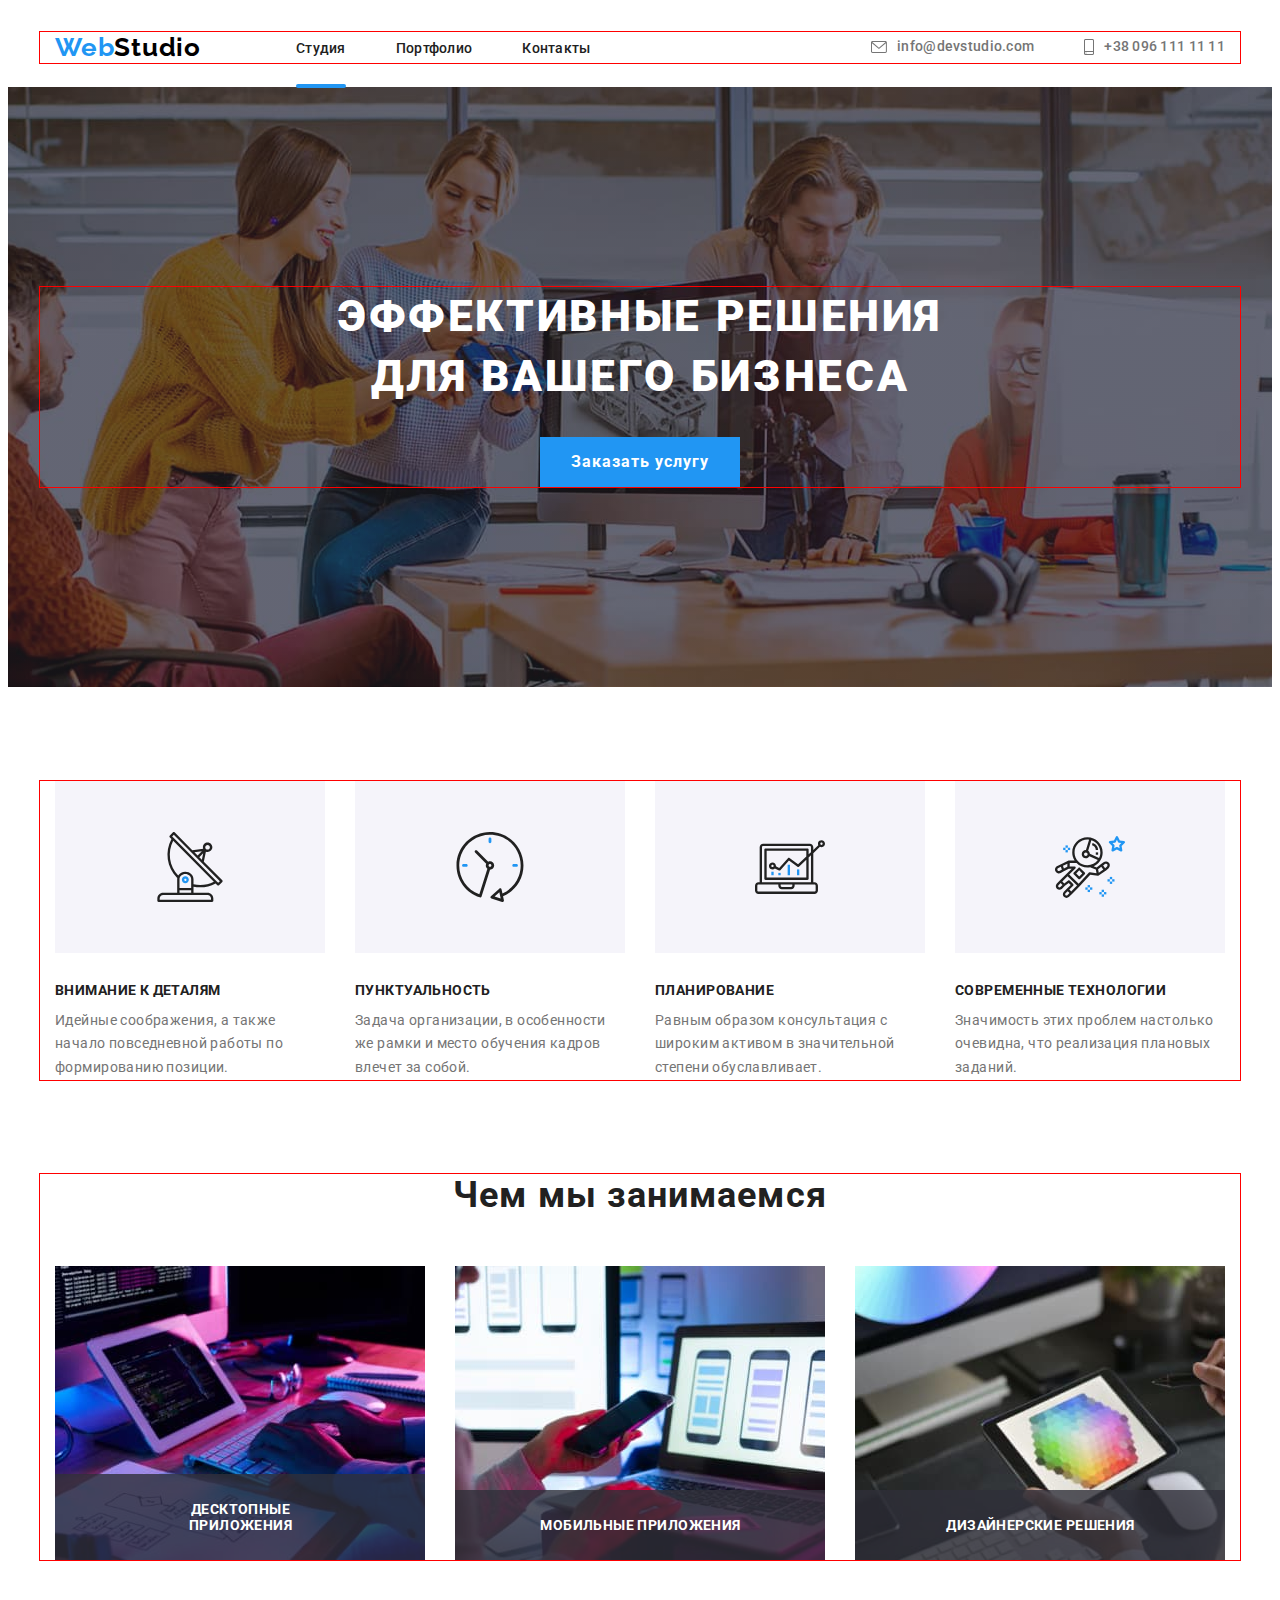
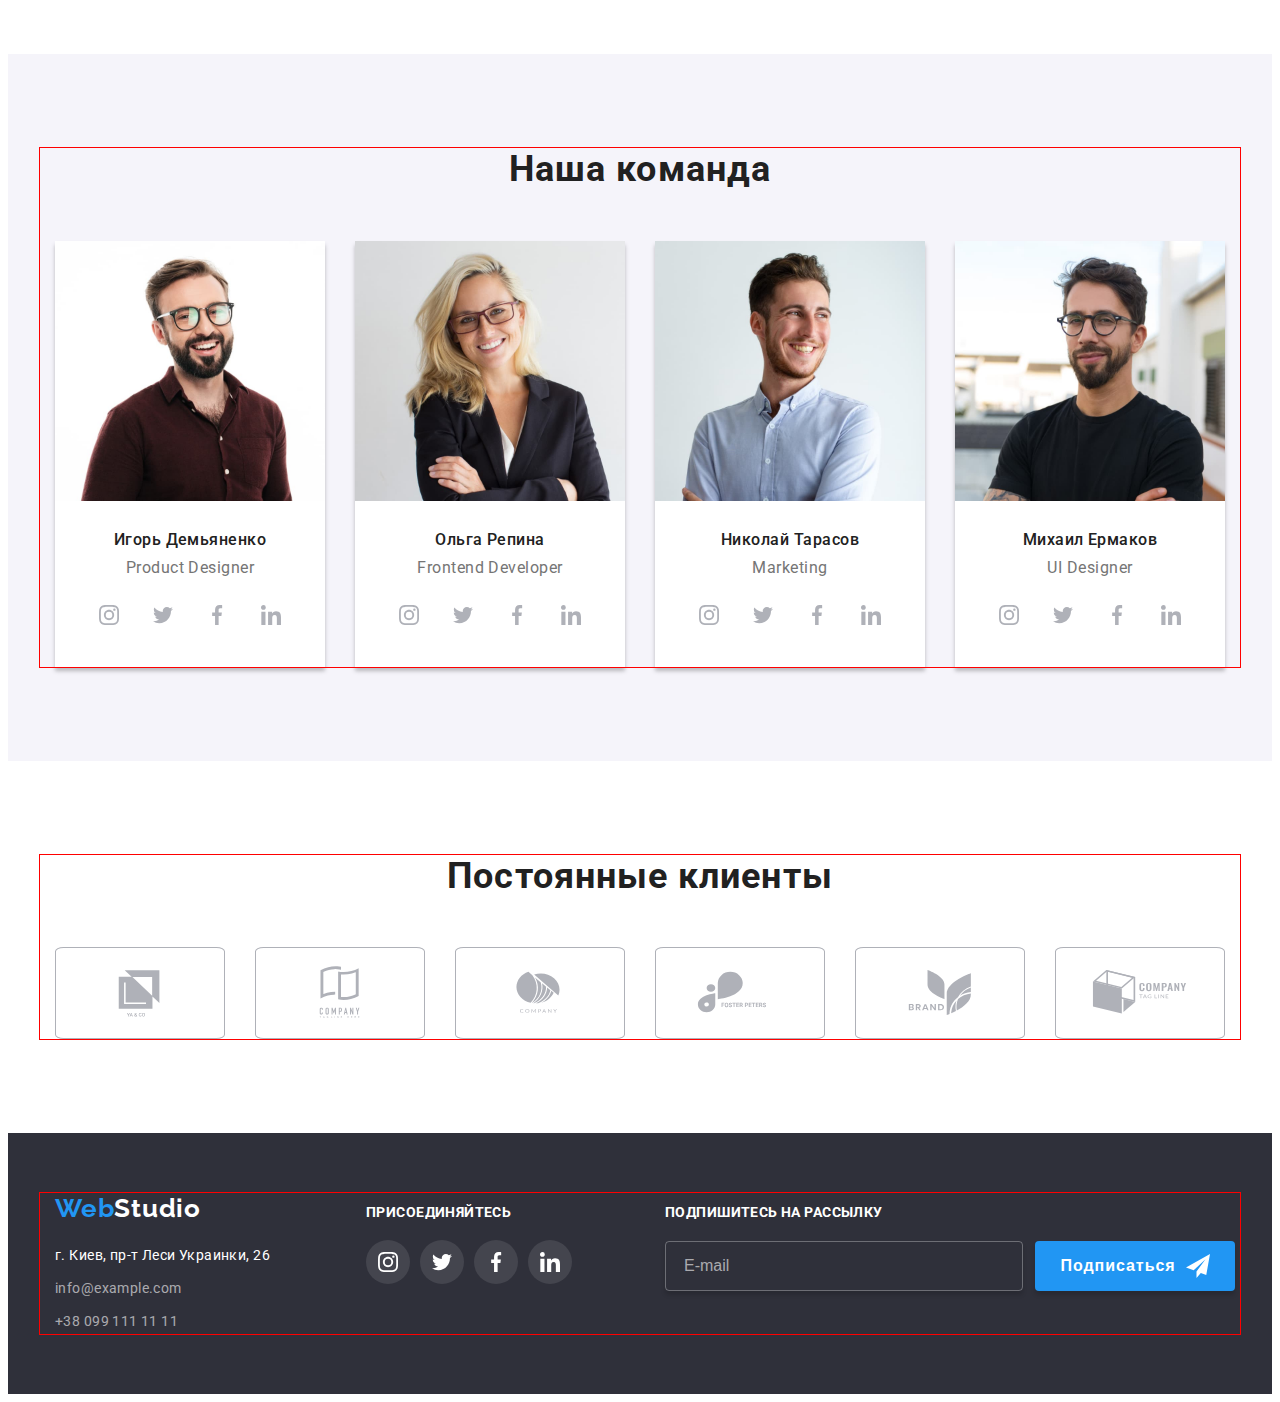
==== index.html @ 701c01da "Копіювання" ====
<!DOCTYPE html>
<html lang="ru">

<head>
    <meta http-equiv="X-UA-Compatible" content="IE=edge">
    <meta name="viewport" content="width=device-width, initial-scale=1.0">
    <meta charset="UTF-8">
    <title>Document</title>
    <link rel="preconnect" href="https://fonts.googleapis.com">
    <link rel="preconnect" href="https://fonts.gstatic.com" crossorigin>
    <link href="https://fonts.googleapis.com/css2?family=Raleway:wght@700&family=Roboto:wght@400;500;700;900&display=swap"
        rel="stylesheet">
    <link rel="stylesheet" href="https://cdnjs.cloudflare.com/ajax/libs/modern-normalize/1.1.0/modern-normalize.min.css"
        integrity="sha512-wpPYUAdjBVSE4KJnH1VR1HeZfpl1ub8YT/NKx4PuQ5NmX2tKuGu6U/JRp5y+Y8XG2tV+wKQpNHVUX03MfMFn9Q=="
        crossorigin="anonymous" referrerpolicy="no-referrer" />
  <!-- <link rel="stylesheet" href="./css/styles.css"> -->
  <link rel="stylesheet" href="./css/main.min.css">
  
</head>

<body>
    <header class="header">
        <div class="container">
        <nav class="nav">
         <a href="" class="logo link">Web<span class="logo__header">Studio</span></a>
            <ul class="menu">
                <li class="menu__item list"><a href="./index.html" class="menu__link link menu__after">Студия</a></li>
                <li class="menu__item list"><a href="./portfolio.html" class="menu__link link">Портфолио</a></li>
                <li class="menu__item list"><a href="" class="menu__link link">Контакты</a></li>
            </ul>
        </nav>

         <ul class="contact">
            <li class="contact__item list">
                <a href="mailto:info@devstudio.com" class="contact__link link mail-logo"><svg class="contact__icon" width="16" height="12"><use href="./images/symbol-defs1.svg#icon-meil"></use> 
                </svg>info@devstudio.com</a>
            </li>

            <li class="contact__item list">
                <a href="tel:+38 096 111 11 11" class="contact__link link tel-logo"><svg class="contact__icon" width="10" height="16"><use href="./images/symbol-defs1.svg#icon-smartphone"></use>
                </svg> +38 096 111 11 11</a>
            </li>
         </ul>
        </div>
    </header>

    <main>
        <section class="hero">
         <div class="container">
            <h1 class="hero__title">Эффективные решения для вашего бизнеса</h1>
            <button type="button" class="hero__btn" data-modal-open>Заказать услугу</button>
         </div>


        </section>


        <section class="content">
            <div class="container">
             <h2 class="visually-hidden">Наши преимущества</h2>
             <ul class="content-list">
                <li class="content-list__item list">
                    <h3 class="content-list__aftertitle antena">Внимание к деталям</h3>
                    <p class="content-list__text">Идейные соображения,
                        а также начало повседневной работы по формированию позиции.</p>
                </li>

                <li class="content-list__item list">
                    <h3 class="content-list__aftertitle clock">Пунктуальность</h3>
                    <p class="content-list__text">Задача организации,
                        в особенности же рамки и место обучения кадров влечет за собой.</p>
                </li>

                <li class="content-list__item list">
                    <h3 class="content-list__aftertitle diagram">Планирование</h3>
                    <p class="content-list__text">Равным образом консультация с широким
                        активом в значительной степени обуславливает.</p>
                </li>

                <li class="content-list__item list">
                    <h3 class="content-list__aftertitle astronavt">Современные технологии</h3>
                    <p class="content-list__text">Значимость этих проблем
                        настолько очевидна, что реализация плановых заданий.</p>
                </li>

             </ul>
        </div>
        </section>

        <section class="cards">
            <div class="container">
            <h2 class="cards__title">Чем мы занимаемся</h2>
            <ul class="cards-list">
                <li class="cards-list__item list"><img src="./images/goit-maket1.jpg" alt="Здесь должна быть картинка, но вы ее
                не увидите" width="370" class="cards-list__img"/>
             <div class="cards-animation"><p class="cards-animation__text">Десктопные приложения</p>
             </div>

             </li>
                <li class="cards-list__item list"><img src="./images/goit-maket2.jpg" alt="Здесь должна быть картинка, но вы ее
                не увидите" width="370" class="cards-list__img" />
             <div class="cards-animation">
                <p class="cards-animation__text">Мобильные приложения</p>
             </div>

              </li>
                <li class="cards-list__item list"><img src="./images/goit-maket3.jpg" alt="Здесь должна быть картинка, но вы ее
                не увидите" width="370" class="cards-list__img" />
                <div class="cards-animation">
                    <p class="cards-animation__text">Дизайнерские решения</p>
                </div>
             </li>
            </ul>
            </div>

        </section>

        <section class="person">
            <div class="container">
             <h2 class="person__title">Наша команда</h2>
             <ul class="person-list">

                <li class="person-list__item list">
                    <img src="./images/comanda-designer.jpg" alt="Фотография продакт дизайнера"
                     width="270" class="person-list__img" />
                     <div class="person-list__about">
                    <h3 class="person-list__aftertitle">Игорь Демьяненко</h3>
                    <p lang="en" class="person-list__text">Product Designer</p>
                    <ul class="masters-media list">
                        <li class="masters-media__item"><a href="" class="masters-media__link">
                            <svg class="masters-media__icons" width="20" height="20"> 
                                <use href="./images/icons.svg#icon-instagram-2"></use>
                            </svg>
                        </a></li>
                        <li class="masters-media__item"><a href="" class="masters-media__link">
                            <svg class="masters-media__icons" width="20" height="20">
                                <use href="./images/icons.svg#icon-twitter-1-1"></use>
                            </svg>
                        </a></li>
                        <li class="masters-media__item"><a href="" class="masters-media__link">
                            <svg class="masters-media__icons" width="20" height="20">
                                <use href="./images/icons.svg#icon-facebook-1"></use>
                            </svg>
                        </a></li>
                        <li class="masters-media__item"><a href="" class="masters-media__link">
                            <svg class="masters-media__icons" width="20" height="20">
                                <use href="./images/icons.svg#icon-linkedin-1"></use>
                            </svg>
                        </a></li>

                    </ul>
                    </div>
                </li>

                <li class="person-list__item list">
                    <img src="./images/comanda-developer.jpg" alt="Фотография фронтенд разработчика"
                     width="270"class="person-list__img" />
                    <div class="person-list__about">
                    <h3 class="person-list__aftertitle">Ольга Репина</h3>
                    <p lang="en" class="person-list__text">Frontend Developer</p><ul class="masters-soc-list list">
                    <ul class="masters-media list">
                        <li class="masters-media__item"><a href="" class="masters-media__link"><svg class="masters-media__icons" width="20" height="20">
                            <use href="./images/icons.svg#icon-instagram-2"></use>
                        </svg>
                        </a></li>
                        <li class="masters-media__item"><a href="" class="masters-media__link"><svg class="masters-media__icons" width="20" height="20">
                            <use href="./images/icons.svg#icon-twitter-1-1"></use>
                        </svg>
                        </a></li>
                        <li class="masters-media__item"><a href="" class="masters-media__link"><svg class="masters-media__icons" width="20" height="20">
                            <use href="./images/icons.svg#icon-facebook-1"></use>
                        </svg>
                        </a></li>
                        <li class="masters-media__item"><a href="" class="masters-media__link"><svg class="masters-media__icons" width="20" height="20">
                            <use href="./images/icons.svg#icon-linkedin-1"></use>
                        </svg>
                        </a></li>
                    
                    </ul>
                    </div>
                </li>

                <li class="person-list__item list">
                    <img src="./images/comanda-marketing.jpg" alt="Фотография маркетолога"
                     width="270" class="person-list__img" />
                    <div class="person-list__about">
                    <h3 class="person-list__aftertitle">Николай Тарасов</h3>
                    <p lang="en" class="person-list__text">Marketing</p>
                    <ul class="masters-media list">
                        <li class="masters-media__item"><a href="" class="masters-media__link"><svg class="masters-media__icons" width="20" height="20">
                            <use href="./images/icons.svg#icon-instagram-2"></use>
                        </svg>
                        </a></li>
                        <li class="masters-media__item"><a href="" class="masters-media__link"><svg class="masters-media__icons" width="20" height="20">
                            <use href="./images/icons.svg#icon-twitter-1-1"></use>
                        </svg>
                        </a></li>
                        <li class="masters-media__item"><a href="" class="masters-media__link"><svg class="masters-media__icons" width="20" height="20">
                            <use href="./images/icons.svg#icon-facebook-1"></use>
                        </svg>
                        </a></li>
                        <li class="masters-media__item"><a href="" class="masters-media__link"><svg class="masters-media__icons" width="20" height="20">
                            <use href="./images/icons.svg#icon-linkedin-1"></use>
                        </svg>
                        </a></li>
                    
                    </ul>
                    </div>
                </li>

                <li class="person-list__item list">
                    <img src="./images/comanda-ULdesigner.jpg" alt="Фотография веб-дизайнера" 
                    width="270" class="person-list__img" />
                    <div class="person-list__about">
                    <h3 class="person-list__aftertitle">Михаил Ермаков</h3>
                    <p lang="en" class="person-list__text">UI Designer</p>
                    <ul class="masters-media list">
                        <li class="masters-media__item"><a href="" class="masters-media__link"><svg class="masters-media__icons" width="20" height="20">
                            <use href="./images/icons.svg#icon-instagram-2"></use>
                        </svg>
                        </a></li>
                        <li class="masters-media__item"><a href="" class="masters-media__link"><svg class="masters-media__icons" width="20" height="20">
                            <use href="./images/icons.svg#icon-twitter-1-1"></use>
                        </svg>
                        </a></li>
                        <li class="masters-media__item"><a href="" class="masters-media__link"><svg class="masters-media__icons" width="20" height="20">
                            <use href="./images/icons.svg#icon-facebook-1"></use>
                        </svg>
                        </a></li>
                        <li class="masters-media__item"><a href="" class="masters-media__link"><svg class="masters-media__icons" width="20" height="20">
                            <use href="./images/icons.svg#icon-linkedin-1"></use>
                        </svg>
                        </a></li>
                    
                    </ul>
                    </div>
                </li>
             </ul>
          </div>   
        </section>

        <section class="client">
           <div class="container">
                <h2 class="client__title">Постоянные клиенты</h2>
                <ul class="client-list list">
                    <li class="client-list__item"><a href="" class="client-list__link"> <svg class="client-list__logo" width="106" height="60"> 
                        
                        <use href="./images/symbol-defs1.svg#icon-Klient1"> </svg> </a></li>

                    <li class="client-list__item"><a href="" class="client-list__link"> <svg class="client-list__logo" width="106" height="60"> 
                        <use href="./images/symbol-defs1.svg#icon-Klient2"> </use> </svg> </a></li>

                    <li class="client-list__item"><a href="" class="client-list__link"> <svg class="client-list__logo" width="106" height="60"> <use href="./images/symbol-defs1.svg#icon-Klient3"> 

                    </use> </svg> </a></li>


                    <li class="client-list__item"><a href="" class="client-list__link"> <svg class="client-list__logo" width="106" height="60"> <use href="./images/symbol-defs1.svg#icon-Klient4">
                         </use> </svg> </a></li>
                    <li class="client-list__item"><a href="" class="client-list__link"> <svg class="client-list__logo" width="106" height="60"> <use href="./images/symbol-defs1.svg#icon-Klient5"> 

                    </use> </svg> </a></li>

                    <li class="client-list__item"><a href="" class="client-list__link"> <svg class="client-list__logo" width="106" height="60"><use href="./images/symbol-defs1.svg#icon-Klient6"> 

                    </use> </svg> </a></li>
                 </ul>
             </div>


        </section>

    </main>

    <footer class="footer">
     <div class="container container__flex">
         <div class="adress">
        <a href="" class="logo link">Web<span class="logo__studio">Studio</span></a>
        <address class="adress-info">
            <p class="adress-info__text">г. Киев, пр-т Леси Украинки, 26</p>
            <ul class="adress-info__list">
                <li class="adress-info__item list"><a href="mailto:info@example.com" class="adress-info__link link">info@example.com</a></li>
                <li class="adress-info__item list"><a href="tel:+38 099 111 11 11" class="adress-info__link link">+38 099 111 11 11</a></li>
            </ul>
        </address>
         </div>

        <section class="media">
            <h2 class="media__title">присоединяйтесь</h2>
            <ul class="media__list list">
                <li class="media__item"><a href="" class="media__link">
                    <svg class="media__logo" width="20" height="20">
                        <use href="./images/icons.svg#icon-instagram-2"></use> </svg>
                </a>
               </li>
                <li class="media__item"><a href="" class="media__link">
                        <svg class="media__logo" width="20" height="20">
                            <use href="./images/icons.svg#icon-twitter-1-1"></use>
                        </svg>
                    </a>
                </li>
                <li class="media__item"><a href="" class="media__link">
                        <svg class="media__logo" width="20" height="20">
                            <use href="./images/icons.svg#icon-facebook-1"></use>
                        </svg>
                    </a>
                </li>
                <li class="media__item"><a href="" class="media__link">
                        <svg class="media__logo" width="20" height="20">
                            <use href="./images/icons.svg#icon-linkedin-1"></use>
                        </svg>
                    </a>
                </li>

            </ul>
    
        
        </section>

        <section class="form">
            <h2 class="form__title">Подпишитесь на рассылку</h2>
            
            <form class="form-telegram">
                <div class="form-telegram__position">
                <input form="text" placeholder="E-mail" name="form-email" class="form-telegram__input">
                <button type="submit" class="form-telegram__btn">Подписаться

                <svg class="form-telegram__logo" width="24" height="24">
                    <use href="./images/symbol-defs1.svg#icon-telegram-footer"></use>
                </svg>

                </button>
                </div>
            </form>
           
        </section>
        
        </div>
    



    </footer>

    <div class="backdrop is-hidden" data-modal>
        <div class="modal"><button type="button" class="modal__btn" data-modal-close>
            <svg class="modal__btn-close" width="11" height="11"><use href="./images/symbol-defs1.svg#icon-Close-2"></use></svg>
        </button>
        <p class="modal__title">Оставьте свои данные, мы вам перезвоним</p>
        <form class="blank">

           <div class="blank-form">
            <label class="blank-form__label" for="user-name" > Имя </label>
             <input name="user-name" id="user-name" type="text"  class="blank-form__input" />
            <svg class="blank-form__icon" width="18" height="18">
                <use href="./images/symbol-defs1.svg#icon-person-black-18dp-1"></use>
            </svg>
            </div>

            <div class="blank-form">
            <label class="blank-form__label" for="user-tel" >Телефон </label>
                <input name="user-tel" id="user-tel" type="tel"  class="blank-form__input" />
            <svg class="blank-form__icon" width="18" height="18">
                <use href="./images/symbol-defs1.svg#icon-phone-black-18dp-1"></use>
            </svg>
            </div>
            
            <div class="blank-form">
            <label class="blank-form__label" for="user-email ">Почта </label>
                <input name="user-email" id="user-email "type="email" class="blank-form__input" />
            <svg class="blank-form__icon" width="18" height="18">
                <use href="./images/symbol-defs1.svg#icon-email-black-18dp-1"></use>
            </svg>
            </div>

            <div class="blank-form__textarea" >
                <label class="blank-form__label" for="modal-text">Коментарий</label>
                <textarea name="modal-text" id="modal-text" class="blank-form__text" placeholder="Введите текст"></textarea>
            </div>

            </form>

            <div class="blank-form__checkbox">
                
                
                <input type="checkbox" id="agree"  name="agree" value="agree" class="blank-form__agree" >

                <label for="agree" class="blank-form__agreement">Соглашаюсь с рассылкой и принимаю <a href="" class="blank-form__link">Условия договора</a></label>

            
            </div>

            <button type="submit" class="blank-form__btn">Отправить</button>

        
       </div>

    </div>

<script src="./js/modal.js"></script>
</body>

</html>
---- css/main.min.css ----
body{font-family:"Roboto",sans-serif;color:#212121}:root{--title-color: #212121;--text-color: #757575;--typical-margin: 30px}h1,h2,h3,p{margin:0;padding-left:0}ul{padding:0;margin:0}*{box-sizing:border-box}img{display:block}.link{text-decoration:none}.list{list-style:none}.container{width:1200px;padding-left:15px;padding-right:15px;margin:0 auto;outline:1px solid red}.container__flex{display:flex;align-items:baseline}.visually-hidden{position:absolute;white-space:nowrap;width:1px;height:1px;overflow:hidden;border:0;padding:0;clip:rect(0 0 0 0);clip-path:inset(50%);margin:-1px}.header{padding-top:24px;padding-bottom:24px}.header-portfolio{padding-top:24px;padding-bottom:24px;border:1px solid #ececec}.header-portfolio .container{display:flex}.nav{display:flex;align-items:center}.menu{display:flex}.header .container{display:flex}.menu__link{position:relative;font-weight:500;font-size:14px;line-height:1.14;letter-spacing:.02em;color:var(--title-color);transition-property:color;transition-duration:250ms;transition-timing-function:cubic-bezier(0.4, 0, 0.2, 1)}.menu__link:hover{color:#2196f3}.menu__link:focus{color:#2196f3}.menu__item:not(:last-child){margin-right:50px}.menu__after:after{position:absolute;content:"";width:100%;height:4px;background-color:#2196f3;border-radius:2px;display:block;bottom:-32px}.contact{display:flex;align-items:center;justify-content:center;margin-left:auto}.contact__item:hover{color:#2196f3}.contact__item:focus{color:#2196f3}.contact__item+.contact__item{margin-left:50px}.contact__link{font-weight:500;font-size:14px;line-height:1.14;letter-spacing:.02em;color:#757575}.contact__link:hover{color:#2196f3}.contact__link:focus{color:#2196f3}.contact__link{display:flex;align-items:center;justify-content:center;transition-property:color;transition-duration:250ms;transition-timing-function:cubic-bezier(0.4, 0, 0.2, 1)}.contact__icon{fill:currentColor;margin-right:10px}.logo{font-family:"Raleway";font-weight:700;font-size:26px;line-height:1.19;letter-spacing:.03em;color:#2196f3;margin-right:95px;display:block}.logo .logo__header{font-family:"Raleway";font-weight:700;font-size:26px;line-height:1.19;letter-spacing:.03em;color:#000}.logo .logo__studio{font-family:"Raleway";font-weight:700;font-size:26px;line-height:1.19;letter-spacing:.03em;color:#fff}.hero{padding-top:200px;padding-bottom:200px;background-image:linear-gradient(rgba(47, 48, 58, 0.4), rgba(47, 48, 58, 0.4)),url(../images/banner.jpg);background-size:cover;max-width:1600px;background-color:#2f303a;background-position:center;display:block;margin-right:auto;margin-left:auto}.hero__title{font-weight:900;font-size:44px;line-height:1.36;text-align:center;letter-spacing:.06em;text-transform:uppercase;color:#fff;max-width:670px;margin-bottom:var(--typical-margin);margin-left:auto;margin-right:auto}.hero__btn{font-family:inherit;font-weight:700;font-size:16px;line-height:1.76;display:flex;align-items:center;text-align:center;letter-spacing:.06em;color:#fff;background-color:#2196f3;display:block;margin-left:auto;margin-right:auto;border:rgba(0,0,0,0);min-width:200px;height:50px}.content{padding-top:94px;padding-bottom:47px}.content-list{display:flex}.content-list__item{max-width:270px}.content-list__item:not(:last-child){margin-right:var(--typical-margin)}.content-list__aftertitle{font-weight:700;font-size:14px;line-height:1.14;letter-spacing:.03em;text-transform:uppercase;color:var(--title-color);margin-bottom:10px}.content-list__text{font-weight:400;font-size:14px;line-height:1.71;letter-spacing:.03em;color:var(--text-color)}.antena:before{content:"";display:block;height:120px;background-image:url(../images/Antena.svg);background-repeat:no-repeat;background-position:center;border:1px solid rgba(0,0,0,0);padding:25px 100px 25px 100px;background-color:#f5f4fa;margin-bottom:30px}.clock:before{content:"";display:block;height:120px;background-image:url(../images/clock\ 1.svg);background-repeat:no-repeat;background-position:center;border:1px solid rgba(0,0,0,0);padding:25px 100px 25px 100px;background-color:#f5f4fa;margin-bottom:30px}.diagram:before{content:"";display:block;height:120px;background-image:url(../images/diagram\ 1.svg);background-repeat:no-repeat;background-position:center;border:1px solid rgba(0,0,0,0);padding:25px 100px 25px 100px;background-color:#f5f4fa;margin-bottom:30px}.astronavt:before{content:"";display:block;height:120px;background-image:url(../images/astronaut\ 1.svg);background-repeat:no-repeat;background-position:center;border:1px solid rgba(0,0,0,0);padding:25px 100px 25px 100px;background-color:#f5f4fa;margin-bottom:30px}.cards{padding-top:47px;padding-bottom:94px}.cards__title{font-weight:700;font-size:36px;line-height:1.17;text-align:center;letter-spacing:.03em;color:var(--title-color);margin-bottom:50px}.cards-list{display:flex;justify-content:space-between}.cards-list__item{position:relative}.cards-list__item:not(:last-child){margin-right:var(--typical-margin)}.cards-animation{position:absolute;bottom:0;background-color:rgba(47,48,58,.8);min-width:370px}.cards-animation__text{font-weight:700;font-size:14px;line-height:16px;text-align:center;letter-spacing:.03em;color:#fff;text-transform:uppercase;padding:27px 82px 27px 83px}.person{padding-top:94px;padding-bottom:94px;background-color:#f5f4fa}.person__title{font-weight:700;font-size:36px;line-height:1.17;text-align:center;letter-spacing:.03em;color:var(--title-color);margin-bottom:50px}.person-list{display:flex}.person-list__item{box-shadow:0px 4px 4px 0px rgba(0,0,0,.25)}.person-list__item:not(:last-child){margin-right:var(--typical-margin)}.person-list__about{padding-top:30px;padding-bottom:30px;background-color:#fff}.person-list__aftertitle{font-weight:500;font-size:16px;line-height:1.18;text-align:center;letter-spacing:.03em;color:var(--title-color);margin-bottom:10px}.person-list__text{font-weight:400;font-size:16px;line-height:1.18;text-align:center;letter-spacing:.03em;color:var(--text-color);margin-bottom:15px}.masters-media{display:flex;justify-content:center}.masters-media__item{width:44px;height:44px;margin-right:10px}.masters-media__item:last-child{margin-right:0}.masters-media__link{width:100%;height:100%;display:flex;align-items:center;justify-content:center;border-radius:50%;background-color:#fff;transition-property:background-color;transition-duration:250ms;transition-timing-function:cubic-bezier(0.4, 0, 0.2, 1)}.masters-media__link:hover{background-color:#2196f3}.masters-media__link:hover .masters-media__icons{fill:#fff}.masters-media__link:focus{background-color:#2196f3}.masters-media__link:focus .masters-media__icons{fill:#fff}.masters-media__icons{fill:#afb1b8}.client{padding-top:94px;padding-bottom:94px}.client__title{font-weight:700;font-size:36px;line-height:42px;text-align:center;letter-spacing:.03em;color:#212121;margin-bottom:50px}.client-list{display:flex;justify-content:space-between}.client-list__link{display:flex;justify-content:center;align-items:center;color:#afb1b8;border:1px solid #afb1b8;border-radius:5%;width:170px;height:92px;transition-property:color,border;transition-duration:250ms;transition-timing-function:cubic-bezier(0.4, 0, 0.2, 1)}.client-list__link:hover{border:1px solid #2196f3;color:#2196f3}.client-list__link:focus{border:1px solid #2196f3;color:#2196f3}.client-list__logo{fill:currentColor}.footer{background-color:#2f303a;padding-bottom:60px;padding-top:60px}.footer .logo{display:block;margin-bottom:20px}.logo .logo__studio{font-family:"Raleway";font-weight:700;font-size:26px;line-height:1.19;letter-spacing:.03em;color:#fff}.container__flex{display:flex;align-items:baseline}.adress-info__text{font-weight:400;font-size:14px;line-height:1.71;letter-spacing:.03em;color:#fff;font-style:normal;margin-bottom:9px}.adress-info__item+.adress-info__item{margin-top:9px}.adress-info__link{font-weight:400;font-size:14px;line-height:1.71;letter-spacing:.03em;color:rgba(255,255,255,.6);font-style:normal}.media{min-width:206px;height:80px;margin-left:70px}.media__title{font-weight:700;font-size:14px;line-height:16px;letter-spacing:.03em;text-transform:uppercase;color:#fff;margin-bottom:20px}.media__list{display:flex;justify-content:space-between;align-items:center}.media__item{width:44px;height:44px}.media__item:not(:last-child){margin-right:10px}.media__link{display:flex;justify-content:center;align-items:center;width:100%;height:100%;border-radius:50%;background-color:rgba(255,255,255,.1);transition:background-color 250ms cubic-bezier(0.4, 0, 0.2, 1)}.media__link:hover{background-color:#2196f3}.media__link:focus{background-color:#2196f3}.media__logo{fill:#fff}.form{min-width:570px;height:86px;margin-left:93px}.form__title{font-weight:700;font-size:14px;line-height:1.14;letter-spacing:.03em;text-transform:uppercase;color:#fff;margin-bottom:20px}.form-telegram__position{position:relative}.form-telegram__input{width:358px;height:50px;background-color:rgba(0,0,0,0);border:1px solid rgba(255,255,255,.3);box-shadow:0px 4px 4px rgba(0,0,0,.15);border-radius:4px}.form-telegram__input::placeholder{font-weight:400;font-size:16px;line-height:1.25;color:rgba(255,255,255,.6);padding-left:16px}.form-telegram__input:focus{color:rgba(255,255,255,.6)}.form-telegram__btn{position:absolute;top:0;right:0;min-width:200px;height:50px;background-color:#2196f3;border-color:rgba(0,0,0,0);border-radius:4px;box-shadow:0px 4px 4px rgba(0,0,0,.15);font-weight:700;font-size:16px;line-height:30px;letter-spacing:.06em;color:#fff;display:flex;align-items:center;justify-content:center}.form-telegram__logo{margin-left:10px}.backdrop{position:fixed;top:0;left:0;width:100%;height:100%;background-color:rgba(0,0,0,.2);z-index:1;transition:opacity 300ms linear,visibility 300ms linear}.is-hidden{opacity:0;pointer-events:none;visibility:hidden}.modal{position:absolute;top:50%;left:50%;transform:translate(-50%, -50%) scale(1) skew(0);width:528px;height:581px;background-color:#fff;transition:transform 300ms linear;padding:40px}.backdrop.is-hidden .modal{transform:translate(-50%, -50%) skew(50deg, 50deg)}.modal__btn{position:absolute;top:7px;right:7px;width:30px;height:30px;border:1px solid rgba(0,0,0,.1);border-radius:50%;background-color:rgba(0,0,0,0);display:flex;justify-content:center;align-items:center;fill:#000}.modal__btn:hover{fill:#2196f3}.modal__title{font-weight:700;font-size:20px;line-height:1.15;text-align:center;letter-spacing:.03em;color:#212121;margin-bottom:12px}.blank-form{position:relative}.blank-form__label{font-weight:400;font-size:12px;line-height:1.16;letter-spacing:.01em;color:#757575;display:block}.blank-form__input{border:1px solid rgba(33,33,33,.2);border-radius:4px;width:100%;height:40px;background-color:rgba(0,0,0,0);margin-bottom:10px;margin-top:4px;padding-left:42px;transition:outline 250ms cubic-bezier(0.4, 0, 0.2, 1)}.blank-form__input:focus{outline:1px solid #2196f3}.blank-form__input:focus+.blank-form__icon{fill:#2196f3}.blank-form__icon{position:absolute;bottom:30%;left:12px;display:inline-block;fill:#212121;transition:fill 250ms cubic-bezier(0.4, 0, 0.2, 1)}.blank-form__input+.blank-form__icon:focus{outline:1px solid #2196f3}.blank-form__text{width:100%;height:120px;padding:12px 16px;border:1px solid rgba(33,33,33,.2);border-radius:4px;resize:none;margin-top:4px;margin-bottom:20px;display:block;transition:outline 250ms cubic-bezier(0.4, 0, 0.2, 1)}.blank-form__text:focus{outline:1px solid #2196f3}.blank-form__text::placeholder{font-weight:400;font-size:14px;line-height:1.14;letter-spacing:.01em;color:rgba(117,117,117,.5)}.blank-form__agreement{display:flex;align-items:center;justify-content:center}.blank-form__agreement:before{content:"";width:15px;height:15px;border:2px solid #212121;margin-right:8px;display:inline-block}.blank-form__agree:checked+.blank-form__agreement:before{background-color:#2196f3;border:none;background-image:url(../images/icon-check.svg);background-repeat:no-repeat;background-position:center}.blank-form__agree{-webkit-appearance:none;-moz-appearance:none;appearance:none;position:absolute}.blank-form__agreement{font-weight:400;font-size:14px;line-height:1.71;letter-spacing:.03em;color:#757575}.blank-form__link{color:#2196f3}.blank-form__btn{min-width:200px;height:50px;background-color:#2196f3;border-color:rgba(0,0,0,0);border-radius:4px;box-shadow:0px 4px 4px rgba(0,0,0,.15);font-weight:700;font-size:16px;line-height:30px;letter-spacing:.06em;color:#fff;display:flex;align-items:center;justify-content:center;margin:0 auto;margin-top:30px}.potfolio__hero{padding-top:94px;padding-bottom:94px}.potfolio__list{display:flex;margin-bottom:50px;justify-content:center}.potfolio__btn:not(:last-child){margin-right:8px}.potfolio__btn-item{font-family:inherit;font-weight:500;font-size:16px;line-height:1.63;text-align:center;letter-spacing:.03em;color:var(--btm-color);background-color:#f5f4fa;padding:6px 22px 6px 22px;border:rgba(0,0,0,0);transition:background-color 250ms cubic-bezier(0.4, 0, 0.2, 1),box-shadow 250ms cubic-bezier(0.4, 0, 0.2, 1),color 250ms cubic-bezier(0.4, 0, 0.2, 1)}.potfolio__btn-item:hover{color:#fff;background-color:#2196f3;box-shadow:0px 4px 4px 0px rgba(0,0,0,.25)}.potfolio__btn-item:focus{color:#fff;background-color:#2196f3;box-shadow:0px 4px 4px 0px rgba(0,0,0,.25)}.portfolio-cards{display:flex;flex-wrap:wrap;margin-right:-30px;margin-bottom:-30px}.portfolio-cards__item{flex-basis:calc(33.3333333333% - 30px);margin-right:30px;margin-bottom:30px;max-width:370px;transition:box-shadow 250ms cubic-bezier(0.4, 0, 0.2, 1)}.portfolio-cards__item:hover{box-shadow:0px 4px 4px 0px rgba(0,0,0,.25)}.portfolio-cards__item:hover:hover .portfolio-cards__text{opacity:1;transform:translateY(0)}.portfolio-cards__animation{position:relative;overflow:hidden}.portfolio-cards__text{position:absolute;font-weight:400;font-size:18px;line-height:1.55;letter-spacing:.03em;color:#fff;background-color:rgba(33,150,243,.9);padding:63px 24px 63px 24px;height:100%;top:0;transform:translateY(100%);transition:transform 250ms linear}.project{border:1px solid #eee;padding:20px 24px 20px 24px}.project__name{font-weight:700;font-size:18px;line-height:2;color:#212121;margin-bottom:4px}.project__text{font-weight:400;font-size:16px;line-height:1.88;letter-spacing:.03em;color:#757575}/*# sourceMappingURL=main.min.css.map */
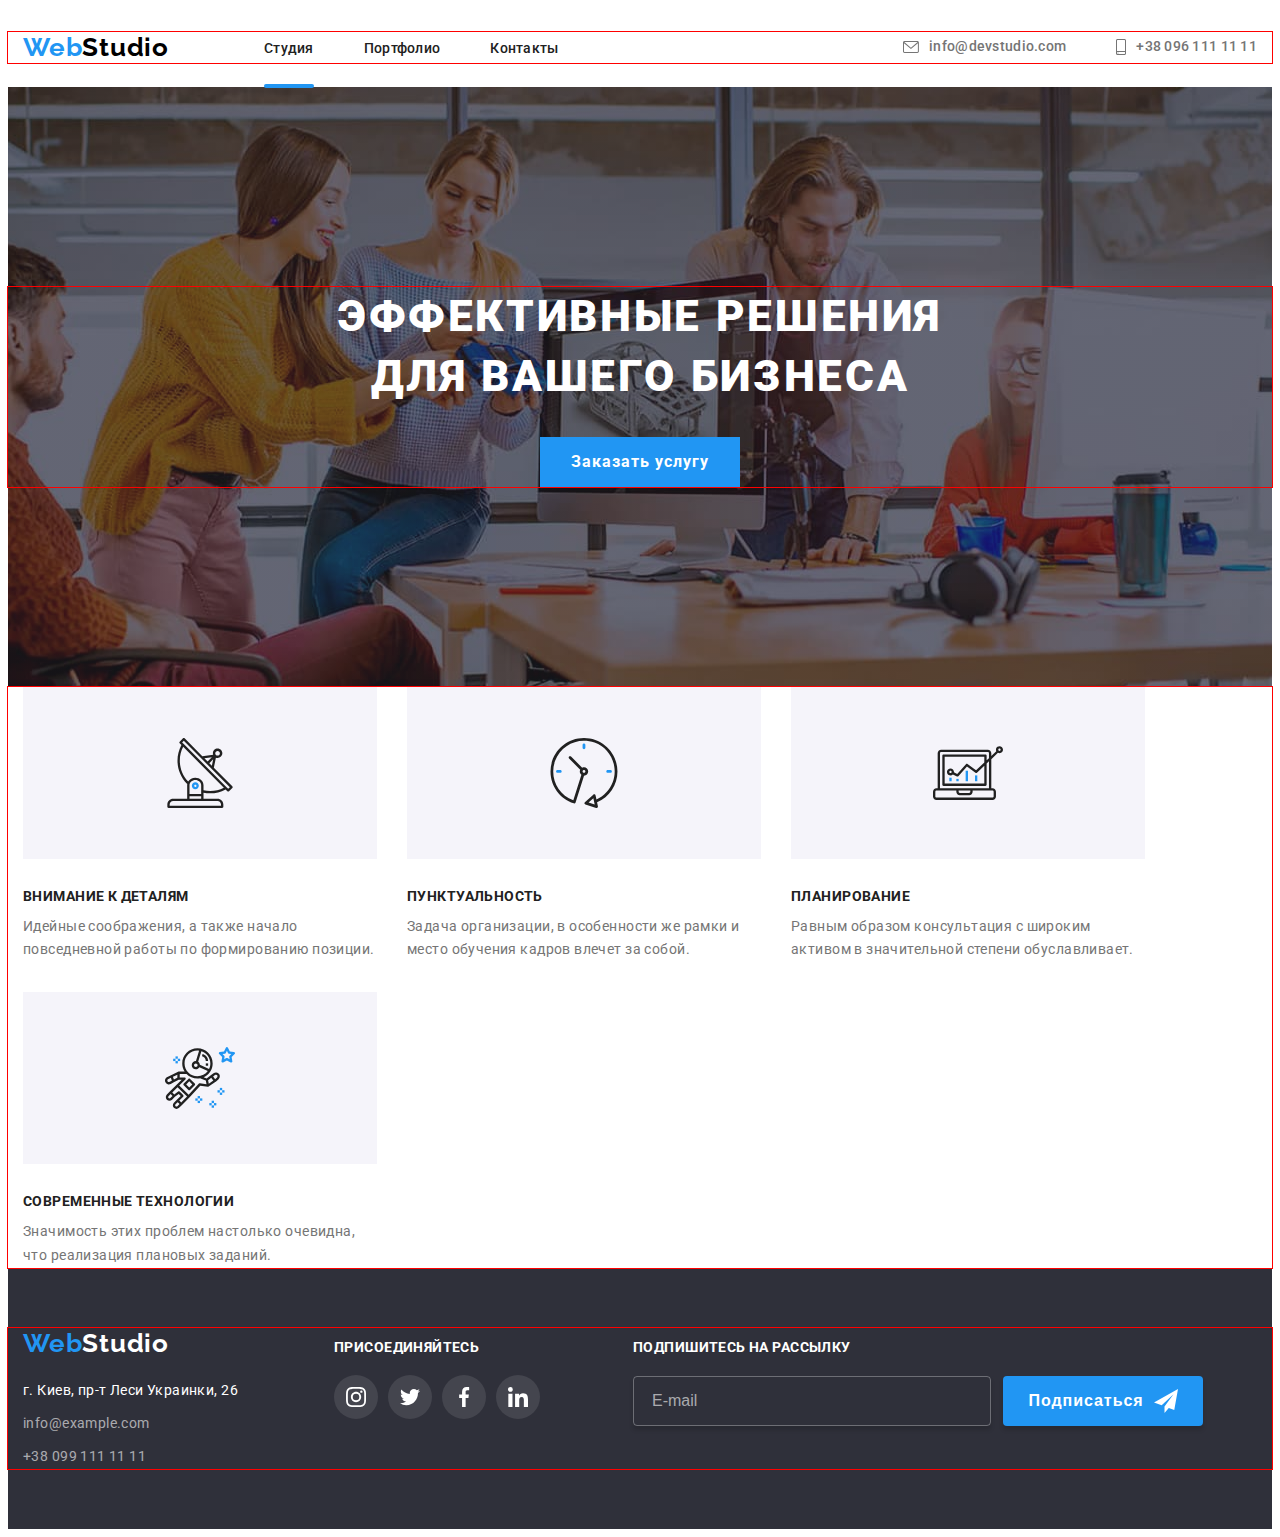
==== commit e8c04dd0: "." ====
--- a/index.html
+++ b/index.html
@@ -19,7 +19,7 @@
 </head>
 
 <body>
-    <header class="header">
+  <header class="header">
         <div class="container">
         <nav class="nav">
          <a href="" class="logo link">Web<span class="logo__header">Studio</span></a>
@@ -45,11 +45,11 @@
     </header>
 
     <main>
-        <section class="hero">
+      <section class="hero">
          <div class="container">
             <h1 class="hero__title">Эффективные решения для вашего бизнеса</h1>
             <button type="button" class="hero__btn" data-modal-open>Заказать услугу</button>
-         </div>
+         </div> 
 
 
         </section>
@@ -87,7 +87,7 @@
         </div>
         </section>
 
-        <section class="cards">
+    <!---  <section class="cards">
             <div class="container">
             <h2 class="cards__title">Чем мы занимаемся</h2>
             <ul class="cards-list">
@@ -113,9 +113,9 @@
             </ul>
             </div>
 
-        </section>
-
-        <section class="person">
+        </section> -->
+
+    <!---   <section class="person">
             <div class="container">
              <h2 class="person__title">Наша команда</h2>
              <ul class="person-list">
@@ -237,9 +237,9 @@
                 </li>
              </ul>
           </div>   
-        </section>
-
-        <section class="client">
+        </section> -->
+
+    <!---   <section class="client">
            <div class="container">
                 <h2 class="client__title">Постоянные клиенты</h2>
                 <ul class="client-list list">
@@ -268,7 +268,7 @@
              </div>
 
 
-        </section>
+        </section> -->
 
     </main>
 
--- a/css/main.min.css
+++ b/css/main.min.css
@@ -1 +1 @@
-body{font-family:"Roboto",sans-serif;color:#212121}:root{--title-color: #212121;--text-color: #757575;--typical-margin: 30px}h1,h2,h3,p{margin:0;padding-left:0}ul{padding:0;margin:0}*{box-sizing:border-box}img{display:block}.link{text-decoration:none}.list{list-style:none}.container{width:1200px;padding-left:15px;padding-right:15px;margin:0 auto;outline:1px solid red}.container__flex{display:flex;align-items:baseline}.visually-hidden{position:absolute;white-space:nowrap;width:1px;height:1px;overflow:hidden;border:0;padding:0;clip:rect(0 0 0 0);clip-path:inset(50%);margin:-1px}.header{padding-top:24px;padding-bottom:24px}.header-portfolio{padding-top:24px;padding-bottom:24px;border:1px solid #ececec}.header-portfolio .container{display:flex}.nav{display:flex;align-items:center}.menu{display:flex}.header .container{display:flex}.menu__link{position:relative;font-weight:500;font-size:14px;line-height:1.14;letter-spacing:.02em;color:var(--title-color);transition-property:color;transition-duration:250ms;transition-timing-function:cubic-bezier(0.4, 0, 0.2, 1)}.menu__link:hover{color:#2196f3}.menu__link:focus{color:#2196f3}.menu__item:not(:last-child){margin-right:50px}.menu__after:after{position:absolute;content:"";width:100%;height:4px;background-color:#2196f3;border-radius:2px;display:block;bottom:-32px}.contact{display:flex;align-items:center;justify-content:center;margin-left:auto}.contact__item:hover{color:#2196f3}.contact__item:focus{color:#2196f3}.contact__item+.contact__item{margin-left:50px}.contact__link{font-weight:500;font-size:14px;line-height:1.14;letter-spacing:.02em;color:#757575}.contact__link:hover{color:#2196f3}.contact__link:focus{color:#2196f3}.contact__link{display:flex;align-items:center;justify-content:center;transition-property:color;transition-duration:250ms;transition-timing-function:cubic-bezier(0.4, 0, 0.2, 1)}.contact__icon{fill:currentColor;margin-right:10px}.logo{font-family:"Raleway";font-weight:700;font-size:26px;line-height:1.19;letter-spacing:.03em;color:#2196f3;margin-right:95px;display:block}.logo .logo__header{font-family:"Raleway";font-weight:700;font-size:26px;line-height:1.19;letter-spacing:.03em;color:#000}.logo .logo__studio{font-family:"Raleway";font-weight:700;font-size:26px;line-height:1.19;letter-spacing:.03em;color:#fff}.hero{padding-top:200px;padding-bottom:200px;background-image:linear-gradient(rgba(47, 48, 58, 0.4), rgba(47, 48, 58, 0.4)),url(../images/banner.jpg);background-size:cover;max-width:1600px;background-color:#2f303a;background-position:center;display:block;margin-right:auto;margin-left:auto}.hero__title{font-weight:900;font-size:44px;line-height:1.36;text-align:center;letter-spacing:.06em;text-transform:uppercase;color:#fff;max-width:670px;margin-bottom:var(--typical-margin);margin-left:auto;margin-right:auto}.hero__btn{font-family:inherit;font-weight:700;font-size:16px;line-height:1.76;display:flex;align-items:center;text-align:center;letter-spacing:.06em;color:#fff;background-color:#2196f3;display:block;margin-left:auto;margin-right:auto;border:rgba(0,0,0,0);min-width:200px;height:50px}.content{padding-top:94px;padding-bottom:47px}.content-list{display:flex}.content-list__item{max-width:270px}.content-list__item:not(:last-child){margin-right:var(--typical-margin)}.content-list__aftertitle{font-weight:700;font-size:14px;line-height:1.14;letter-spacing:.03em;text-transform:uppercase;color:var(--title-color);margin-bottom:10px}.content-list__text{font-weight:400;font-size:14px;line-height:1.71;letter-spacing:.03em;color:var(--text-color)}.antena:before{content:"";display:block;height:120px;background-image:url(../images/Antena.svg);background-repeat:no-repeat;background-position:center;border:1px solid rgba(0,0,0,0);padding:25px 100px 25px 100px;background-color:#f5f4fa;margin-bottom:30px}.clock:before{content:"";display:block;height:120px;background-image:url(../images/clock\ 1.svg);background-repeat:no-repeat;background-position:center;border:1px solid rgba(0,0,0,0);padding:25px 100px 25px 100px;background-color:#f5f4fa;margin-bottom:30px}.diagram:before{content:"";display:block;height:120px;background-image:url(../images/diagram\ 1.svg);background-repeat:no-repeat;background-position:center;border:1px solid rgba(0,0,0,0);padding:25px 100px 25px 100px;background-color:#f5f4fa;margin-bottom:30px}.astronavt:before{content:"";display:block;height:120px;background-image:url(../images/astronaut\ 1.svg);background-repeat:no-repeat;background-position:center;border:1px solid rgba(0,0,0,0);padding:25px 100px 25px 100px;background-color:#f5f4fa;margin-bottom:30px}.cards{padding-top:47px;padding-bottom:94px}.cards__title{font-weight:700;font-size:36px;line-height:1.17;text-align:center;letter-spacing:.03em;color:var(--title-color);margin-bottom:50px}.cards-list{display:flex;justify-content:space-between}.cards-list__item{position:relative}.cards-list__item:not(:last-child){margin-right:var(--typical-margin)}.cards-animation{position:absolute;bottom:0;background-color:rgba(47,48,58,.8);min-width:370px}.cards-animation__text{font-weight:700;font-size:14px;line-height:16px;text-align:center;letter-spacing:.03em;color:#fff;text-transform:uppercase;padding:27px 82px 27px 83px}.person{padding-top:94px;padding-bottom:94px;background-color:#f5f4fa}.person__title{font-weight:700;font-size:36px;line-height:1.17;text-align:center;letter-spacing:.03em;color:var(--title-color);margin-bottom:50px}.person-list{display:flex}.person-list__item{box-shadow:0px 4px 4px 0px rgba(0,0,0,.25)}.person-list__item:not(:last-child){margin-right:var(--typical-margin)}.person-list__about{padding-top:30px;padding-bottom:30px;background-color:#fff}.person-list__aftertitle{font-weight:500;font-size:16px;line-height:1.18;text-align:center;letter-spacing:.03em;color:var(--title-color);margin-bottom:10px}.person-list__text{font-weight:400;font-size:16px;line-height:1.18;text-align:center;letter-spacing:.03em;color:var(--text-color);margin-bottom:15px}.masters-media{display:flex;justify-content:center}.masters-media__item{width:44px;height:44px;margin-right:10px}.masters-media__item:last-child{margin-right:0}.masters-media__link{width:100%;height:100%;display:flex;align-items:center;justify-content:center;border-radius:50%;background-color:#fff;transition-property:background-color;transition-duration:250ms;transition-timing-function:cubic-bezier(0.4, 0, 0.2, 1)}.masters-media__link:hover{background-color:#2196f3}.masters-media__link:hover .masters-media__icons{fill:#fff}.masters-media__link:focus{background-color:#2196f3}.masters-media__link:focus .masters-media__icons{fill:#fff}.masters-media__icons{fill:#afb1b8}.client{padding-top:94px;padding-bottom:94px}.client__title{font-weight:700;font-size:36px;line-height:42px;text-align:center;letter-spacing:.03em;color:#212121;margin-bottom:50px}.client-list{display:flex;justify-content:space-between}.client-list__link{display:flex;justify-content:center;align-items:center;color:#afb1b8;border:1px solid #afb1b8;border-radius:5%;width:170px;height:92px;transition-property:color,border;transition-duration:250ms;transition-timing-function:cubic-bezier(0.4, 0, 0.2, 1)}.client-list__link:hover{border:1px solid #2196f3;color:#2196f3}.client-list__link:focus{border:1px solid #2196f3;color:#2196f3}.client-list__logo{fill:currentColor}.footer{background-color:#2f303a;padding-bottom:60px;padding-top:60px}.footer .logo{display:block;margin-bottom:20px}.logo .logo__studio{font-family:"Raleway";font-weight:700;font-size:26px;line-height:1.19;letter-spacing:.03em;color:#fff}.container__flex{display:flex;align-items:baseline}.adress-info__text{font-weight:400;font-size:14px;line-height:1.71;letter-spacing:.03em;color:#fff;font-style:normal;margin-bottom:9px}.adress-info__item+.adress-info__item{margin-top:9px}.adress-info__link{font-weight:400;font-size:14px;line-height:1.71;letter-spacing:.03em;color:rgba(255,255,255,.6);font-style:normal}.media{min-width:206px;height:80px;margin-left:70px}.media__title{font-weight:700;font-size:14px;line-height:16px;letter-spacing:.03em;text-transform:uppercase;color:#fff;margin-bottom:20px}.media__list{display:flex;justify-content:space-between;align-items:center}.media__item{width:44px;height:44px}.media__item:not(:last-child){margin-right:10px}.media__link{display:flex;justify-content:center;align-items:center;width:100%;height:100%;border-radius:50%;background-color:rgba(255,255,255,.1);transition:background-color 250ms cubic-bezier(0.4, 0, 0.2, 1)}.media__link:hover{background-color:#2196f3}.media__link:focus{background-color:#2196f3}.media__logo{fill:#fff}.form{min-width:570px;height:86px;margin-left:93px}.form__title{font-weight:700;font-size:14px;line-height:1.14;letter-spacing:.03em;text-transform:uppercase;color:#fff;margin-bottom:20px}.form-telegram__position{position:relative}.form-telegram__input{width:358px;height:50px;background-color:rgba(0,0,0,0);border:1px solid rgba(255,255,255,.3);box-shadow:0px 4px 4px rgba(0,0,0,.15);border-radius:4px}.form-telegram__input::placeholder{font-weight:400;font-size:16px;line-height:1.25;color:rgba(255,255,255,.6);padding-left:16px}.form-telegram__input:focus{color:rgba(255,255,255,.6)}.form-telegram__btn{position:absolute;top:0;right:0;min-width:200px;height:50px;background-color:#2196f3;border-color:rgba(0,0,0,0);border-radius:4px;box-shadow:0px 4px 4px rgba(0,0,0,.15);font-weight:700;font-size:16px;line-height:30px;letter-spacing:.06em;color:#fff;display:flex;align-items:center;justify-content:center}.form-telegram__logo{margin-left:10px}.backdrop{position:fixed;top:0;left:0;width:100%;height:100%;background-color:rgba(0,0,0,.2);z-index:1;transition:opacity 300ms linear,visibility 300ms linear}.is-hidden{opacity:0;pointer-events:none;visibility:hidden}.modal{position:absolute;top:50%;left:50%;transform:translate(-50%, -50%) scale(1) skew(0);width:528px;height:581px;background-color:#fff;transition:transform 300ms linear;padding:40px}.backdrop.is-hidden .modal{transform:translate(-50%, -50%) skew(50deg, 50deg)}.modal__btn{position:absolute;top:7px;right:7px;width:30px;height:30px;border:1px solid rgba(0,0,0,.1);border-radius:50%;background-color:rgba(0,0,0,0);display:flex;justify-content:center;align-items:center;fill:#000}.modal__btn:hover{fill:#2196f3}.modal__title{font-weight:700;font-size:20px;line-height:1.15;text-align:center;letter-spacing:.03em;color:#212121;margin-bottom:12px}.blank-form{position:relative}.blank-form__label{font-weight:400;font-size:12px;line-height:1.16;letter-spacing:.01em;color:#757575;display:block}.blank-form__input{border:1px solid rgba(33,33,33,.2);border-radius:4px;width:100%;height:40px;background-color:rgba(0,0,0,0);margin-bottom:10px;margin-top:4px;padding-left:42px;transition:outline 250ms cubic-bezier(0.4, 0, 0.2, 1)}.blank-form__input:focus{outline:1px solid #2196f3}.blank-form__input:focus+.blank-form__icon{fill:#2196f3}.blank-form__icon{position:absolute;bottom:30%;left:12px;display:inline-block;fill:#212121;transition:fill 250ms cubic-bezier(0.4, 0, 0.2, 1)}.blank-form__input+.blank-form__icon:focus{outline:1px solid #2196f3}.blank-form__text{width:100%;height:120px;padding:12px 16px;border:1px solid rgba(33,33,33,.2);border-radius:4px;resize:none;margin-top:4px;margin-bottom:20px;display:block;transition:outline 250ms cubic-bezier(0.4, 0, 0.2, 1)}.blank-form__text:focus{outline:1px solid #2196f3}.blank-form__text::placeholder{font-weight:400;font-size:14px;line-height:1.14;letter-spacing:.01em;color:rgba(117,117,117,.5)}.blank-form__agreement{display:flex;align-items:center;justify-content:center}.blank-form__agreement:before{content:"";width:15px;height:15px;border:2px solid #212121;margin-right:8px;display:inline-block}.blank-form__agree:checked+.blank-form__agreement:before{background-color:#2196f3;border:none;background-image:url(../images/icon-check.svg);background-repeat:no-repeat;background-position:center}.blank-form__agree{-webkit-appearance:none;-moz-appearance:none;appearance:none;position:absolute}.blank-form__agreement{font-weight:400;font-size:14px;line-height:1.71;letter-spacing:.03em;color:#757575}.blank-form__link{color:#2196f3}.blank-form__btn{min-width:200px;height:50px;background-color:#2196f3;border-color:rgba(0,0,0,0);border-radius:4px;box-shadow:0px 4px 4px rgba(0,0,0,.15);font-weight:700;font-size:16px;line-height:30px;letter-spacing:.06em;color:#fff;display:flex;align-items:center;justify-content:center;margin:0 auto;margin-top:30px}.potfolio__hero{padding-top:94px;padding-bottom:94px}.potfolio__list{display:flex;margin-bottom:50px;justify-content:center}.potfolio__btn:not(:last-child){margin-right:8px}.potfolio__btn-item{font-family:inherit;font-weight:500;font-size:16px;line-height:1.63;text-align:center;letter-spacing:.03em;color:var(--btm-color);background-color:#f5f4fa;padding:6px 22px 6px 22px;border:rgba(0,0,0,0);transition:background-color 250ms cubic-bezier(0.4, 0, 0.2, 1),box-shadow 250ms cubic-bezier(0.4, 0, 0.2, 1),color 250ms cubic-bezier(0.4, 0, 0.2, 1)}.potfolio__btn-item:hover{color:#fff;background-color:#2196f3;box-shadow:0px 4px 4px 0px rgba(0,0,0,.25)}.potfolio__btn-item:focus{color:#fff;background-color:#2196f3;box-shadow:0px 4px 4px 0px rgba(0,0,0,.25)}.portfolio-cards{display:flex;flex-wrap:wrap;margin-right:-30px;margin-bottom:-30px}.portfolio-cards__item{flex-basis:calc(33.3333333333% - 30px);margin-right:30px;margin-bottom:30px;max-width:370px;transition:box-shadow 250ms cubic-bezier(0.4, 0, 0.2, 1)}.portfolio-cards__item:hover{box-shadow:0px 4px 4px 0px rgba(0,0,0,.25)}.portfolio-cards__item:hover:hover .portfolio-cards__text{opacity:1;transform:translateY(0)}.portfolio-cards__animation{position:relative;overflow:hidden}.portfolio-cards__text{position:absolute;font-weight:400;font-size:18px;line-height:1.55;letter-spacing:.03em;color:#fff;background-color:rgba(33,150,243,.9);padding:63px 24px 63px 24px;height:100%;top:0;transform:translateY(100%);transition:transform 250ms linear}.project{border:1px solid #eee;padding:20px 24px 20px 24px}.project__name{font-weight:700;font-size:18px;line-height:2;color:#212121;margin-bottom:4px}.project__text{font-weight:400;font-size:16px;line-height:1.88;letter-spacing:.03em;color:#757575}/*# sourceMappingURL=main.min.css.map */+body{font-family:"Roboto",sans-serif;color:#212121}:root{--title-color: #212121;--text-color: #757575;--typical-margin: 30px}h1,h2,h3,p{margin:0;padding-left:0}ul{padding:0;margin:0}*{box-sizing:border-box}img{display:block;width:100%;max-width:100%;height:auto}.link{text-decoration:none}.list{list-style:none}.container{padding-left:15px;padding-right:15px;margin:0 auto;outline:1px solid red}@media screen and (min-widht: 480px){.container{max-widht:480px}}@media screen and (min-widht: 768px){.container{max-widht:768px}}@media screen and (min-widht: 1200px){.container{max-widht:1200px}}.container__flex{display:flex;align-items:baseline}.visually-hidden{position:absolute;white-space:nowrap;width:1px;height:1px;overflow:hidden;border:0;padding:0;clip:rect(0 0 0 0);clip-path:inset(50%);margin:-1px}.header{padding-top:24px;padding-bottom:24px}.header-portfolio{padding-top:24px;padding-bottom:24px;border:1px solid #ececec}.header-portfolio .container{display:flex}.nav{display:flex;align-items:center}.menu{display:flex}.header .container{display:flex}.menu__link{position:relative;font-weight:500;font-size:14px;line-height:1.14;letter-spacing:.02em;color:var(--title-color);transition-property:color;transition-duration:250ms;transition-timing-function:cubic-bezier(0.4, 0, 0.2, 1)}.menu__link:hover{color:#2196f3}.menu__link:focus{color:#2196f3}.menu__item:not(:last-child){margin-right:50px}.menu__after:after{position:absolute;content:"";width:100%;height:4px;background-color:#2196f3;border-radius:2px;display:block;bottom:-32px}.contact{display:flex;align-items:center;justify-content:center;margin-left:auto}.contact__item:hover{color:#2196f3}.contact__item:focus{color:#2196f3}.contact__item+.contact__item{margin-left:50px}.contact__link{font-weight:500;font-size:14px;line-height:1.14;letter-spacing:.02em;color:#757575}.contact__link:hover{color:#2196f3}.contact__link:focus{color:#2196f3}.contact__link{display:flex;align-items:center;justify-content:center;transition-property:color;transition-duration:250ms;transition-timing-function:cubic-bezier(0.4, 0, 0.2, 1)}.contact__icon{fill:currentColor;margin-right:10px}.logo{font-family:"Raleway";font-weight:700;font-size:26px;line-height:1.19;letter-spacing:.03em;color:#2196f3;margin-right:95px;display:block}.logo .logo__header{font-family:"Raleway";font-weight:700;font-size:26px;line-height:1.19;letter-spacing:.03em;color:#000}.logo .logo__studio{font-family:"Raleway";font-weight:700;font-size:26px;line-height:1.19;letter-spacing:.03em;color:#fff}.hero{padding-top:200px;padding-bottom:200px;background-image:linear-gradient(rgba(47, 48, 58, 0.4), rgba(47, 48, 58, 0.4)),url(../images/banner.jpg);background-size:cover;max-width:1600px;background-color:#2f303a;background-position:center;display:block;margin-right:auto;margin-left:auto}.hero__title{font-weight:900;font-size:44px;line-height:1.36;text-align:center;letter-spacing:.06em;text-transform:uppercase;color:#fff;max-width:670px;margin-bottom:var(--typical-margin);margin-left:auto;margin-right:auto}.hero__btn{font-family:inherit;font-weight:700;font-size:16px;line-height:1.76;display:flex;align-items:center;text-align:center;letter-spacing:.06em;color:#fff;background-color:#2196f3;display:block;margin-left:auto;margin-right:auto;border:rgba(0,0,0,0);min-width:200px;height:50px}@media screen and (min-widht: 768px){.content{padding-top:60px;padding-bottom:60px}}@media screen and (min-widht: 1200px){.content{padding-top:94px;padding-bottom:47px}}.content-list{display:flex;flex-wrap:wrap;gap:30px}.content-list__item{width:100%;width:354px}@media screen and (min-widht: 768px){.content-list__item{width:calc((100% - 30px)/2)}}@media screen and (min-widht: 1200px){.content-list__item{max-width:270px}.content-list__item:not(:last-child){margin-right:var(--typical-margin)}}.content-list__aftertitle{font-weight:700;font-size:14px;line-height:1.14;letter-spacing:.03em;text-transform:uppercase;color:var(--title-color);margin-bottom:10px}.content-list__text{font-weight:400;font-size:14px;line-height:1.71;letter-spacing:.03em;color:var(--text-color)}.antena:before{content:"";display:block;height:120px;background-image:url(../images/Antena.svg);background-repeat:no-repeat;background-position:center;border:1px solid rgba(0,0,0,0);padding:25px 100px 25px 100px;background-color:#f5f4fa;margin-bottom:30px}.clock:before{content:"";display:block;height:120px;background-image:url(../images/clock\ 1.svg);background-repeat:no-repeat;background-position:center;border:1px solid rgba(0,0,0,0);padding:25px 100px 25px 100px;background-color:#f5f4fa;margin-bottom:30px}.diagram:before{content:"";display:block;height:120px;background-image:url(../images/diagram\ 1.svg);background-repeat:no-repeat;background-position:center;border:1px solid rgba(0,0,0,0);padding:25px 100px 25px 100px;background-color:#f5f4fa;margin-bottom:30px}.astronavt:before{content:"";display:block;height:120px;background-image:url(../images/astronaut\ 1.svg);background-repeat:no-repeat;background-position:center;border:1px solid rgba(0,0,0,0);padding:25px 100px 25px 100px;background-color:#f5f4fa;margin-bottom:30px}.cards{padding-top:47px;padding-bottom:94px}.cards__title{font-weight:700;font-size:36px;line-height:1.17;text-align:center;letter-spacing:.03em;color:var(--title-color);margin-bottom:50px}.cards-list{display:flex;justify-content:space-between}.cards-list__item{position:relative}.cards-list__item:not(:last-child){margin-right:var(--typical-margin)}.cards-animation{position:absolute;bottom:0;background-color:rgba(47,48,58,.8);min-width:370px}.cards-animation__text{font-weight:700;font-size:14px;line-height:16px;text-align:center;letter-spacing:.03em;color:#fff;text-transform:uppercase;padding:27px 82px 27px 83px}.person{padding-top:94px;padding-bottom:94px;background-color:#f5f4fa}.person__title{font-weight:700;font-size:36px;line-height:1.17;text-align:center;letter-spacing:.03em;color:var(--title-color);margin-bottom:50px}.person-list{display:flex}.person-list__item{box-shadow:0px 4px 4px 0px rgba(0,0,0,.25)}.person-list__item:not(:last-child){margin-right:var(--typical-margin)}.person-list__about{padding-top:30px;padding-bottom:30px;background-color:#fff}.person-list__aftertitle{font-weight:500;font-size:16px;line-height:1.18;text-align:center;letter-spacing:.03em;color:var(--title-color);margin-bottom:10px}.person-list__text{font-weight:400;font-size:16px;line-height:1.18;text-align:center;letter-spacing:.03em;color:var(--text-color);margin-bottom:15px}.masters-media{display:flex;justify-content:center}.masters-media__item{width:44px;height:44px;margin-right:10px}.masters-media__item:last-child{margin-right:0}.masters-media__link{width:100%;height:100%;display:flex;align-items:center;justify-content:center;border-radius:50%;background-color:#fff;transition-property:background-color;transition-duration:250ms;transition-timing-function:cubic-bezier(0.4, 0, 0.2, 1)}.masters-media__link:hover{background-color:#2196f3}.masters-media__link:hover .masters-media__icons{fill:#fff}.masters-media__link:focus{background-color:#2196f3}.masters-media__link:focus .masters-media__icons{fill:#fff}.masters-media__icons{fill:#afb1b8}.client{padding-top:94px;padding-bottom:94px}.client__title{font-weight:700;font-size:36px;line-height:42px;text-align:center;letter-spacing:.03em;color:#212121;margin-bottom:50px}.client-list{display:flex;justify-content:space-between}.client-list__link{display:flex;justify-content:center;align-items:center;color:#afb1b8;border:1px solid #afb1b8;border-radius:5%;width:170px;height:92px;transition-property:color,border;transition-duration:250ms;transition-timing-function:cubic-bezier(0.4, 0, 0.2, 1)}.client-list__link:hover{border:1px solid #2196f3;color:#2196f3}.client-list__link:focus{border:1px solid #2196f3;color:#2196f3}.client-list__logo{fill:currentColor}.footer{background-color:#2f303a;padding-bottom:60px;padding-top:60px}.footer .logo{display:block;margin-bottom:20px}.logo .logo__studio{font-family:"Raleway";font-weight:700;font-size:26px;line-height:1.19;letter-spacing:.03em;color:#fff}.container__flex{display:flex;align-items:baseline}.adress-info__text{font-weight:400;font-size:14px;line-height:1.71;letter-spacing:.03em;color:#fff;font-style:normal;margin-bottom:9px}.adress-info__item+.adress-info__item{margin-top:9px}.adress-info__link{font-weight:400;font-size:14px;line-height:1.71;letter-spacing:.03em;color:rgba(255,255,255,.6);font-style:normal}.media{min-width:206px;height:80px;margin-left:70px}.media__title{font-weight:700;font-size:14px;line-height:16px;letter-spacing:.03em;text-transform:uppercase;color:#fff;margin-bottom:20px}.media__list{display:flex;justify-content:space-between;align-items:center}.media__item{width:44px;height:44px}.media__item:not(:last-child){margin-right:10px}.media__link{display:flex;justify-content:center;align-items:center;width:100%;height:100%;border-radius:50%;background-color:rgba(255,255,255,.1);transition:background-color 250ms cubic-bezier(0.4, 0, 0.2, 1)}.media__link:hover{background-color:#2196f3}.media__link:focus{background-color:#2196f3}.media__logo{fill:#fff}.form{min-width:570px;height:86px;margin-left:93px}.form__title{font-weight:700;font-size:14px;line-height:1.14;letter-spacing:.03em;text-transform:uppercase;color:#fff;margin-bottom:20px}.form-telegram__position{position:relative}.form-telegram__input{width:358px;height:50px;background-color:rgba(0,0,0,0);border:1px solid rgba(255,255,255,.3);box-shadow:0px 4px 4px rgba(0,0,0,.15);border-radius:4px}.form-telegram__input::placeholder{font-weight:400;font-size:16px;line-height:1.25;color:rgba(255,255,255,.6);padding-left:16px}.form-telegram__input:focus{color:rgba(255,255,255,.6)}.form-telegram__btn{position:absolute;top:0;right:0;min-width:200px;height:50px;background-color:#2196f3;border-color:rgba(0,0,0,0);border-radius:4px;box-shadow:0px 4px 4px rgba(0,0,0,.15);font-weight:700;font-size:16px;line-height:30px;letter-spacing:.06em;color:#fff;display:flex;align-items:center;justify-content:center}.form-telegram__logo{margin-left:10px}.backdrop{position:fixed;top:0;left:0;width:100%;height:100%;background-color:rgba(0,0,0,.2);z-index:1;transition:opacity 300ms linear,visibility 300ms linear}.is-hidden{opacity:0;pointer-events:none;visibility:hidden}.modal{position:absolute;top:50%;left:50%;transform:translate(-50%, -50%) scale(1) skew(0);width:528px;height:581px;background-color:#fff;transition:transform 300ms linear;padding:40px}.backdrop.is-hidden .modal{transform:translate(-50%, -50%) skew(50deg, 50deg)}.modal__btn{position:absolute;top:7px;right:7px;width:30px;height:30px;border:1px solid rgba(0,0,0,.1);border-radius:50%;background-color:rgba(0,0,0,0);display:flex;justify-content:center;align-items:center;fill:#000}.modal__btn:hover{fill:#2196f3}.modal__title{font-weight:700;font-size:20px;line-height:1.15;text-align:center;letter-spacing:.03em;color:#212121;margin-bottom:12px}.blank-form{position:relative}.blank-form__label{font-weight:400;font-size:12px;line-height:1.16;letter-spacing:.01em;color:#757575;display:block}.blank-form__input{border:1px solid rgba(33,33,33,.2);border-radius:4px;width:100%;height:40px;background-color:rgba(0,0,0,0);margin-bottom:10px;margin-top:4px;padding-left:42px;transition:outline 250ms cubic-bezier(0.4, 0, 0.2, 1)}.blank-form__input:focus{outline:1px solid #2196f3}.blank-form__input:focus+.blank-form__icon{fill:#2196f3}.blank-form__icon{position:absolute;bottom:30%;left:12px;display:inline-block;fill:#212121;transition:fill 250ms cubic-bezier(0.4, 0, 0.2, 1)}.blank-form__input+.blank-form__icon:focus{outline:1px solid #2196f3}.blank-form__text{width:100%;height:120px;padding:12px 16px;border:1px solid rgba(33,33,33,.2);border-radius:4px;resize:none;margin-top:4px;margin-bottom:20px;display:block;transition:outline 250ms cubic-bezier(0.4, 0, 0.2, 1)}.blank-form__text:focus{outline:1px solid #2196f3}.blank-form__text::placeholder{font-weight:400;font-size:14px;line-height:1.14;letter-spacing:.01em;color:rgba(117,117,117,.5)}.blank-form__agreement{display:flex;align-items:center;justify-content:center}.blank-form__agreement:before{content:"";width:15px;height:15px;border:2px solid #212121;margin-right:8px;display:inline-block}.blank-form__agree:checked+.blank-form__agreement:before{background-color:#2196f3;border:none;background-image:url(../images/icon-check.svg);background-repeat:no-repeat;background-position:center}.blank-form__agree{-webkit-appearance:none;-moz-appearance:none;appearance:none;position:absolute}.blank-form__agreement{font-weight:400;font-size:14px;line-height:1.71;letter-spacing:.03em;color:#757575}.blank-form__link{color:#2196f3}.blank-form__btn{min-width:200px;height:50px;background-color:#2196f3;border-color:rgba(0,0,0,0);border-radius:4px;box-shadow:0px 4px 4px rgba(0,0,0,.15);font-weight:700;font-size:16px;line-height:30px;letter-spacing:.06em;color:#fff;display:flex;align-items:center;justify-content:center;margin:0 auto;margin-top:30px}.potfolio__hero{padding-top:94px;padding-bottom:94px}.potfolio__list{display:flex;margin-bottom:50px;justify-content:center}.potfolio__btn:not(:last-child){margin-right:8px}.potfolio__btn-item{font-family:inherit;font-weight:500;font-size:16px;line-height:1.63;text-align:center;letter-spacing:.03em;color:var(--btm-color);background-color:#f5f4fa;padding:6px 22px 6px 22px;border:rgba(0,0,0,0);transition:background-color 250ms cubic-bezier(0.4, 0, 0.2, 1),box-shadow 250ms cubic-bezier(0.4, 0, 0.2, 1),color 250ms cubic-bezier(0.4, 0, 0.2, 1)}.potfolio__btn-item:hover{color:#fff;background-color:#2196f3;box-shadow:0px 4px 4px 0px rgba(0,0,0,.25)}.potfolio__btn-item:focus{color:#fff;background-color:#2196f3;box-shadow:0px 4px 4px 0px rgba(0,0,0,.25)}.portfolio-cards{display:flex;flex-wrap:wrap;margin-right:-30px;margin-bottom:-30px}.portfolio-cards__item{flex-basis:calc(33.3333333333% - 30px);margin-right:30px;margin-bottom:30px;max-width:370px;transition:box-shadow 250ms cubic-bezier(0.4, 0, 0.2, 1)}.portfolio-cards__item:hover{box-shadow:0px 4px 4px 0px rgba(0,0,0,.25)}.portfolio-cards__item:hover:hover .portfolio-cards__text{opacity:1;transform:translateY(0)}.portfolio-cards__animation{position:relative;overflow:hidden}.portfolio-cards__text{position:absolute;font-weight:400;font-size:18px;line-height:1.55;letter-spacing:.03em;color:#fff;background-color:rgba(33,150,243,.9);padding:63px 24px 63px 24px;height:100%;top:0;transform:translateY(100%);transition:transform 250ms linear}.project{border:1px solid #eee;padding:20px 24px 20px 24px}.project__name{font-weight:700;font-size:18px;line-height:2;color:#212121;margin-bottom:4px}.project__text{font-weight:400;font-size:16px;line-height:1.88;letter-spacing:.03em;color:#757575}/*# sourceMappingURL=main.min.css.map */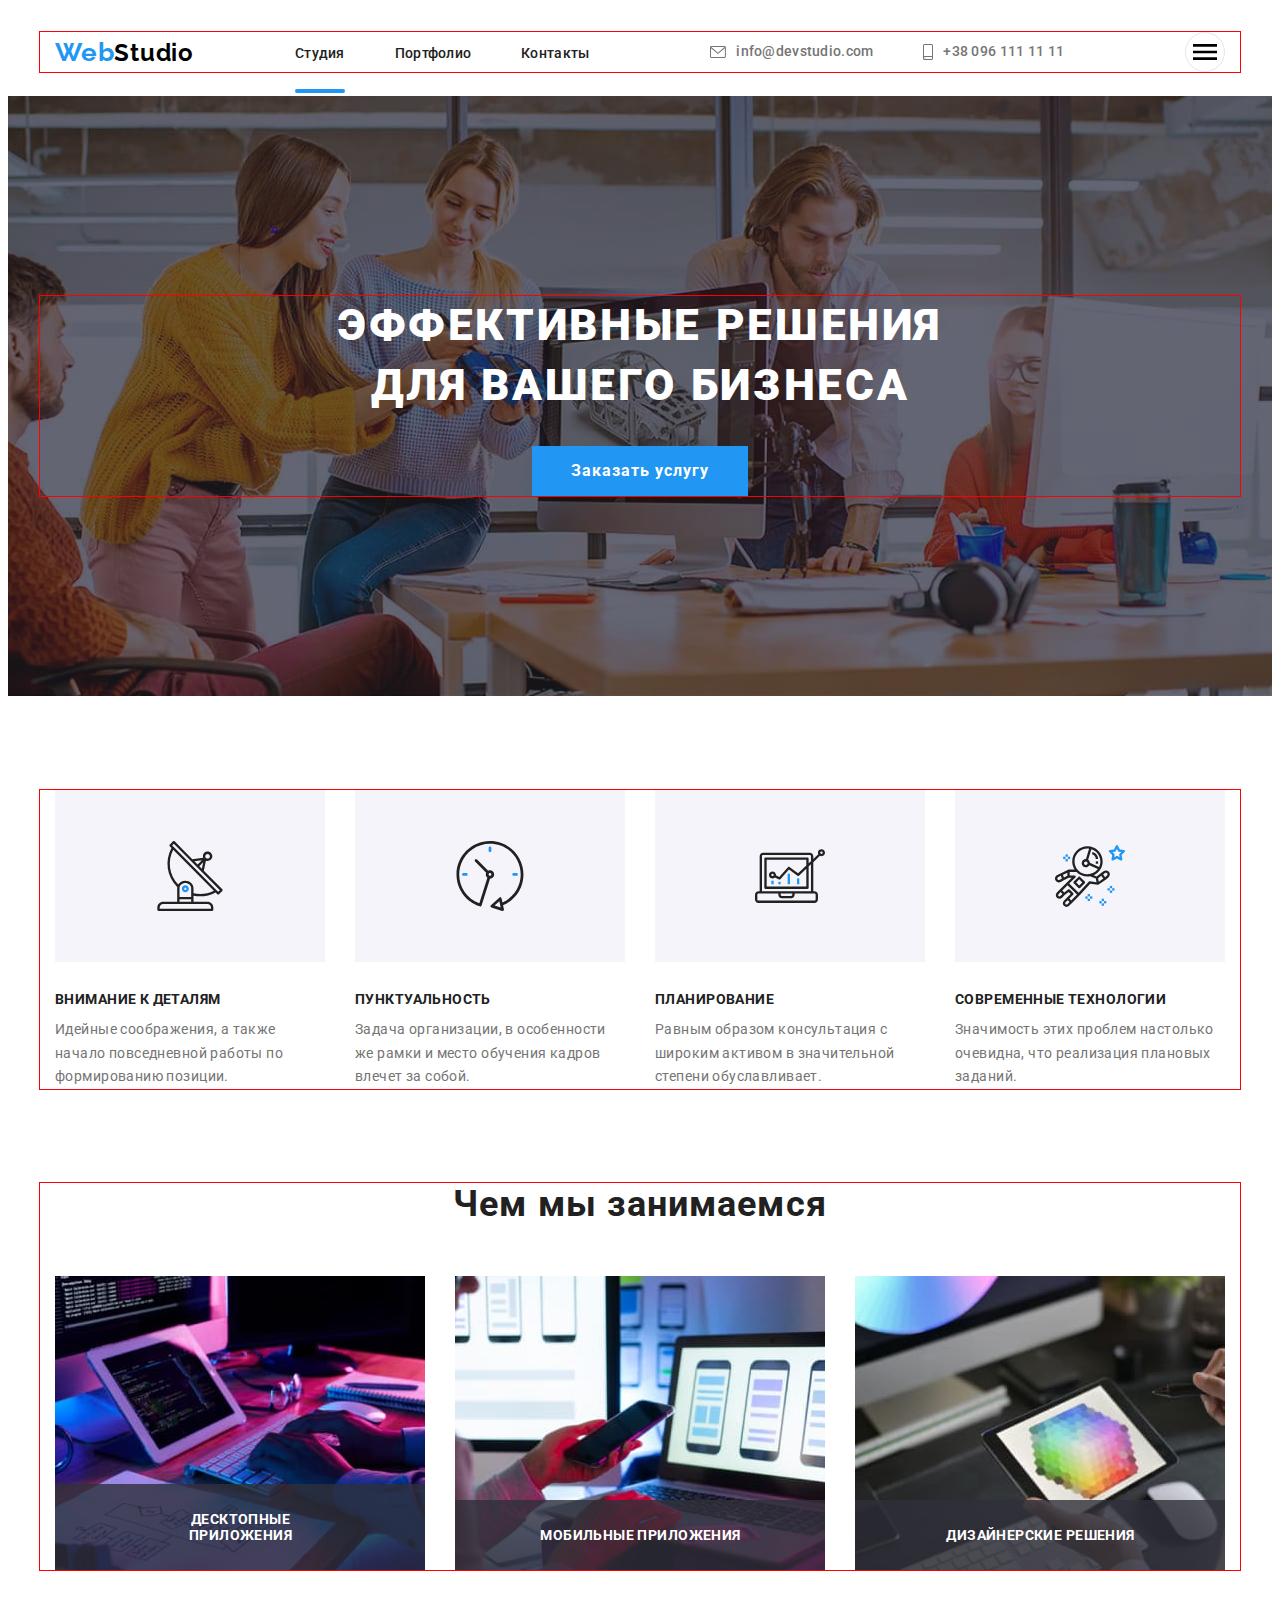
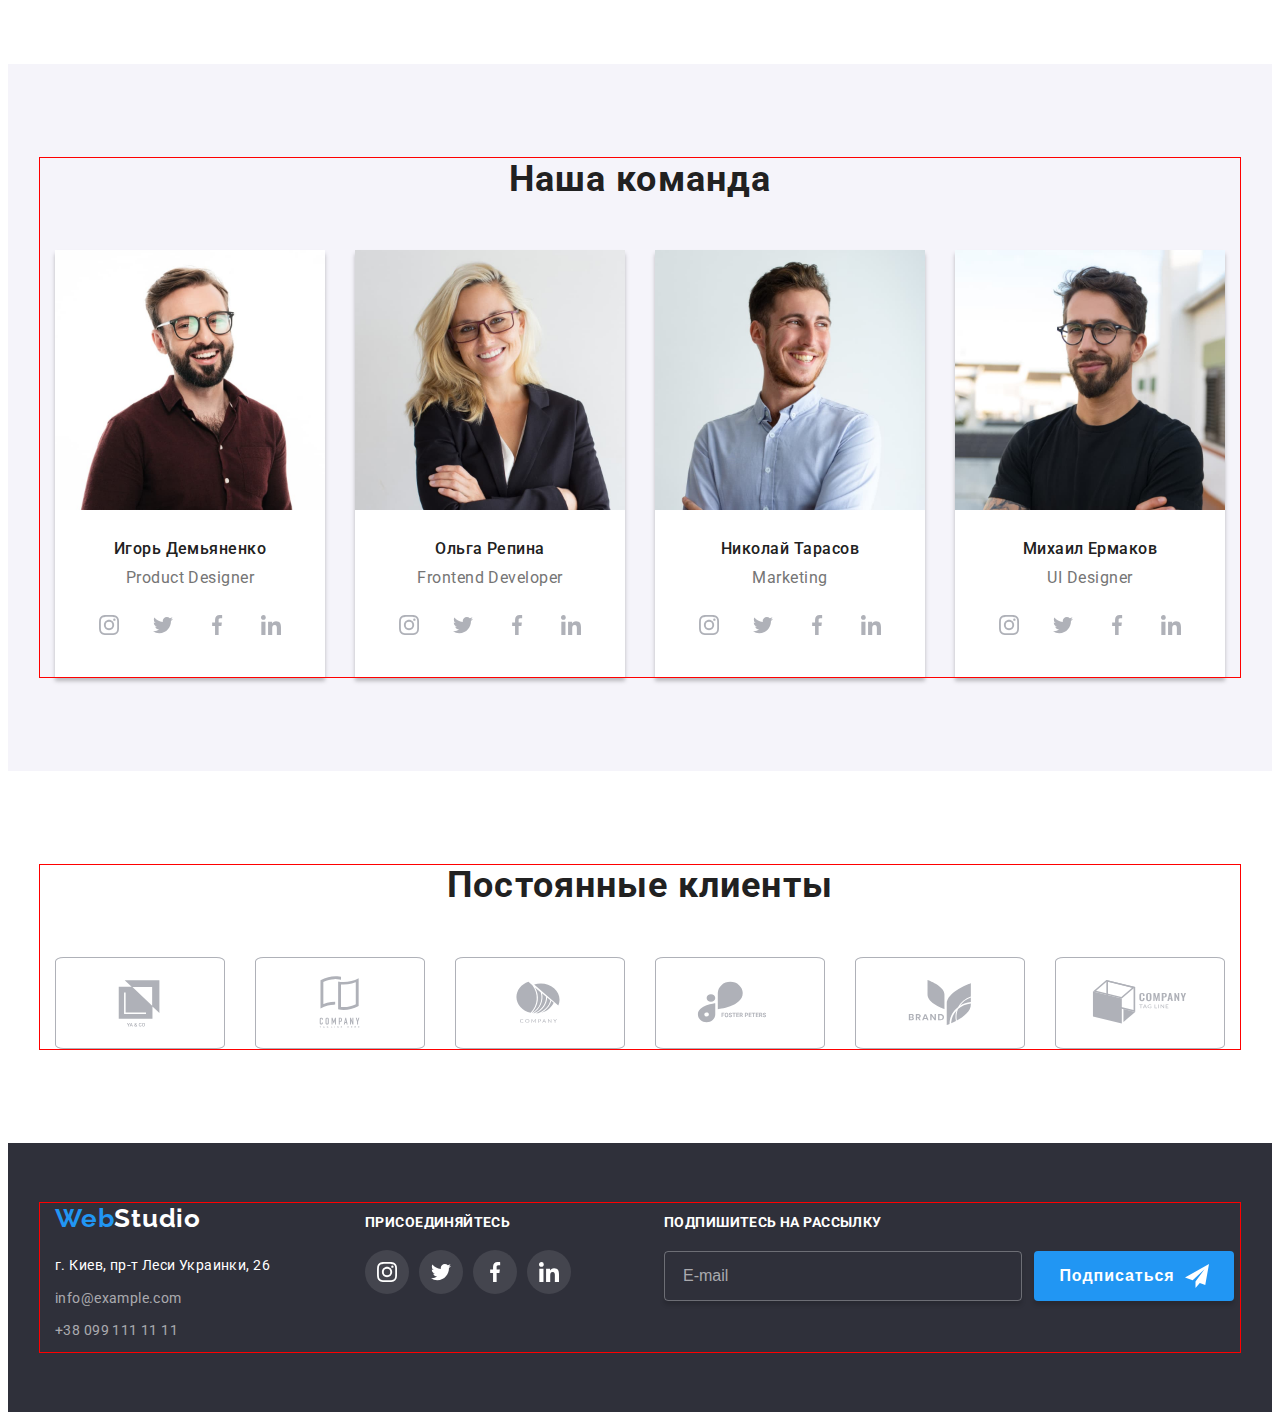
==== commit 48a9a7db: "Адаптивна верстка" ====
--- a/index.html
+++ b/index.html
@@ -13,12 +13,11 @@
     <link rel="stylesheet" href="https://cdnjs.cloudflare.com/ajax/libs/modern-normalize/1.1.0/modern-normalize.min.css"
         integrity="sha512-wpPYUAdjBVSE4KJnH1VR1HeZfpl1ub8YT/NKx4PuQ5NmX2tKuGu6U/JRp5y+Y8XG2tV+wKQpNHVUX03MfMFn9Q=="
         crossorigin="anonymous" referrerpolicy="no-referrer" />
-  <!-- <link rel="stylesheet" href="./css/styles.css"> -->
   <link rel="stylesheet" href="./css/main.min.css">
   
 </head>
 
-<body>
+<body class="body">
   <header class="header">
         <div class="container">
         <nav class="nav">
@@ -41,6 +40,59 @@
                 </svg> +38 096 111 11 11</a>
             </li>
          </ul>
+        <button type="button" class="header-btn__mob" >
+            <svg class="header-btn__mob-img" width="24" height="16">
+                <use href="./images/icons.svg#icon-menu_24px"></use>
+            </svg>
+        </button>
+        </div>
+
+
+        
+        <div class="menu-mob is-hidden">
+            <div class="container-menu">
+     <div class="container-menu__nav">
+<button type="button" class="header-menu_close" >
+    <svg class="modal__btn-close" width="18" height="18">
+        <use href="./images/symbol-defs1.svg#icon-Close-2"></use>
+    </svg>
+</button>
+<ul class="menu-mob__list">
+    <li class="menu-mob__item list"><a href="./index.html" class="menu__link-mob link">Студия</a></li>
+    <li class="menu-mob__item list"><a href="./portfolio.html" class="menu__link-mob link">Портфолио</a></li>
+    <li class="menu-mob__item list"><a href="" class="menu__link-mob link">Контакты</a></li>
+</ul>
+</nav>
+</div>
+
+<div class="container-menu__contact">
+<ul class="contact-mob">
+    <li class="contact__item-mob list">
+        <a href="mailto:info@devstudio.com" class="contact-mob__link link mail-logo">
+            info@devstudio.com</a>
+    </li>
+
+    <li class="contact-mob__item list">
+        <a href="tel:+38 096 111 11 11" class="contact-mob__link link tel-logo"> +38 096 111 11 11</a>
+    </li>
+</ul>
+<ul class="mob-menu__media list">
+    <li class="mob-menu__media"><a href="" class="mob-menu__link">
+            Instagram
+        </a></li>
+    <li class="mob-menu__media"><a href="" class="mob-menu__link">
+            Twitter
+        </a></li>
+    <li class="mob-menu__media"><a href="" class="mob-menu__link">
+            Facebook
+        </a></li>
+    <li class="mob-menu__media"><a href="" class="mob-menu__link">LinkedIn
+        </a></li>
+
+</ul>
+ </div>
+            </div>
+          
         </div>
     </header>
 
@@ -87,7 +139,7 @@
         </div>
         </section>
 
-    <!---  <section class="cards">
+     <section class="cards">
             <div class="container">
             <h2 class="cards__title">Чем мы занимаемся</h2>
             <ul class="cards-list">
@@ -113,16 +165,36 @@
             </ul>
             </div>
 
-        </section> -->
-
-    <!---   <section class="person">
+        </section> 
+
+ <section class="person">
             <div class="container">
              <h2 class="person__title">Наша команда</h2>
              <ul class="person-list">
 
                 <li class="person-list__item list">
-                    <img src="./images/comanda-designer.jpg" alt="Фотография продакт дизайнера"
-                     width="270" class="person-list__img" />
+                    <picture>
+                        <source 
+                        srcset="./images/comanda-designer.jpg 1x,
+                    ./images/product-designer-2x.jpg 2x "
+                    media="(min-width: 1200px)"
+                        
+                        />
+
+                    <source srcset="./images/Product-Designer-tab.jpg 1x,
+                  ./images/Product-Designer-tab-2x.jpg 2x " media="(min-width: 768px)" />
+
+                <source srcset="./images/Prodact-Designer-mob.jpg 1x,
+                 ./images/Product-designer-mob-2x.jpg 2x "
+                     media="(min-width: 320px)" />
+
+                <img srcset="./images/Prodact-Designer-mob.jpg 1x,
+                   ./images/Product-designer-mob-2x.jpg 2x " src="./images/Prodact-Designer-mob.jpg"
+                    alt="Фотография продакт дизайнера"
+                     width="450" 
+                     height="460" class="person-list__img" />
+                    </picture>
+
                      <div class="person-list__about">
                     <h3 class="person-list__aftertitle">Игорь Демьяненко</h3>
                     <p lang="en" class="person-list__text">Product Designer</p>
@@ -153,8 +225,22 @@
                 </li>
 
                 <li class="person-list__item list">
-                    <img src="./images/comanda-developer.jpg" alt="Фотография фронтенд разработчика"
-                     width="270"class="person-list__img" />
+
+                    <picture>
+                        <source srcset="./images/comanda-developer.jpg 1x,
+                                        ./images/frontend-developer-2x.jpg 2x " media="(min-width: 1200px)" />
+                    
+                        <source srcset="./images/Frontend-Developer-tab.jpg 1x,
+                                      ./images/Frontend-Developer-tab-2x.jpg 2x " media="(min-width: 768px)" />
+                    
+                        <source srcset="./images/Frontend-developer-mob.jpg 1x,
+                                     ./images/Frontend-developer-mob-2x.jpg 2x " media="(min-width: 320px)" />
+                    
+                        <img srcset="./images/Frontend-developer-mob.jpg 1x,
+                                       ./images/Frontend-developer-mob-2x.jpg 2x " src="./images/Frontend-developer-mob.jpg"
+                            alt="Фотография фронтенд разработчика" width="450" height="460" class="person-list__img" />
+                    </picture>
+
                     <div class="person-list__about">
                     <h3 class="person-list__aftertitle">Ольга Репина</h3>
                     <p lang="en" class="person-list__text">Frontend Developer</p><ul class="masters-soc-list list">
@@ -181,8 +267,24 @@
                 </li>
 
                 <li class="person-list__item list">
-                    <img src="./images/comanda-marketing.jpg" alt="Фотография маркетолога"
-                     width="270" class="person-list__img" />
+
+                    <picture>
+                     <source srcset="./images/comanda-marketing.jpg 1x,
+                     ./images/marketing-2x.jpg 2x" media="(min-width: 1200px)" />
+                    
+                     <source srcset="./images/Marketing-tab.jpg 1x,
+                    ./images/Marketing-tab-2x.jpg 2x" media="(min-width: 768px)" />
+                    
+                    <source srcset="./images/Marketing-mob.jpg 1x,
+                   ./images/Marketing-mob-2x.jpg 2x" media="(min-width: 320px)" />
+                    
+                     <img srcset="./images/Marketing-mob.jpg 1x,
+                     ./images/Marketing-mob-2x.jpg 2x"
+                    src="./images/Marketing-mob.jpg" alt="Фотография маркетолога" width="450" height="460"
+                         class="person-list__img" />
+                    </picture>
+                
+                   
                     <div class="person-list__about">
                     <h3 class="person-list__aftertitle">Николай Тарасов</h3>
                     <p lang="en" class="person-list__text">Marketing</p>
@@ -209,8 +311,26 @@
                 </li>
 
                 <li class="person-list__item list">
-                    <img src="./images/comanda-ULdesigner.jpg" alt="Фотография веб-дизайнера" 
-                    width="270" class="person-list__img" />
+
+                    <picture>
+                     <source srcset="./images/comanda-ULdesigner.jpg 1x,
+                     ./images/designer-2x.jpg 2x " media="(min-width: 1200px)" />
+                    
+                     <source srcset="./images/Designer-tab.jpg 1x,
+                    ./images/Designer-tab-2x.jpg 2x " media="(min-width: 768px)" />
+                    
+                    <source srcset="./images/Designer-mob.jpg 1x,
+                   ./images/Designer-mob-2x.jpg 2x " media="(min-width: 320px)" />
+                    
+                     
+                   <img srcset="./images/Designer-mob.jpg 1x,
+                     ./images/Designer-mob-2x.jpg 2x "
+                     src="./images/Designer-mob.jpg" alt="Фотография веб-дизайнера" 
+                    width="450" height="460" class="person-list__img" />
+                        
+                    </picture>
+
+                    
                     <div class="person-list__about">
                     <h3 class="person-list__aftertitle">Михаил Ермаков</h3>
                     <p lang="en" class="person-list__text">UI Designer</p>
@@ -237,9 +357,9 @@
                 </li>
              </ul>
           </div>   
-        </section> -->
-
-    <!---   <section class="client">
+        </section> 
+
+    <section class="client">
            <div class="container">
                 <h2 class="client__title">Постоянные клиенты</h2>
                 <ul class="client-list list">
@@ -268,12 +388,14 @@
              </div>
 
 
-        </section> -->
+        </section> 
 
     </main>
 
     <footer class="footer">
      <div class="container container__flex">
+
+        <div class="adress-tab">
          <div class="adress">
         <a href="" class="logo link">Web<span class="logo__studio">Studio</span></a>
         <address class="adress-info">
@@ -312,10 +434,9 @@
                     </a>
                 </li>
 
-            </ul>
-    
-        
+            </ul>    
         </section>
+        </div>
 
         <section class="form">
             <h2 class="form__title">Подпишитесь на рассылку</h2>
@@ -343,8 +464,10 @@
     </footer>
 
     <div class="backdrop is-hidden" data-modal>
-        <div class="modal"><button type="button" class="modal__btn" data-modal-close>
-            <svg class="modal__btn-close" width="11" height="11"><use href="./images/symbol-defs1.svg#icon-Close-2"></use></svg>
+        <div class="modal">
+            <button type="button" class="modal__btn" data-modal-close>
+            <svg class="modal__btn-close" width="11" height="11">
+                <use href="./images/symbol-defs1.svg#icon-Close-2"></use></svg>
         </button>
         <p class="modal__title">Оставьте свои данные, мы вам перезвоним</p>
         <form class="blank">
@@ -398,6 +521,7 @@
     </div>
 
 <script src="./js/modal.js"></script>
+<script src="./js/menu.js"></script>
 </body>
 
 </html>--- a/css/main.min.css
+++ b/css/main.min.css
@@ -1 +1 @@
-body{font-family:"Roboto",sans-serif;color:#212121}:root{--title-color: #212121;--text-color: #757575;--typical-margin: 30px}h1,h2,h3,p{margin:0;padding-left:0}ul{padding:0;margin:0}*{box-sizing:border-box}img{display:block;width:100%;max-width:100%;height:auto}.link{text-decoration:none}.list{list-style:none}.container{padding-left:15px;padding-right:15px;margin:0 auto;outline:1px solid red}@media screen and (min-widht: 480px){.container{max-widht:480px}}@media screen and (min-widht: 768px){.container{max-widht:768px}}@media screen and (min-widht: 1200px){.container{max-widht:1200px}}.container__flex{display:flex;align-items:baseline}.visually-hidden{position:absolute;white-space:nowrap;width:1px;height:1px;overflow:hidden;border:0;padding:0;clip:rect(0 0 0 0);clip-path:inset(50%);margin:-1px}.header{padding-top:24px;padding-bottom:24px}.header-portfolio{padding-top:24px;padding-bottom:24px;border:1px solid #ececec}.header-portfolio .container{display:flex}.nav{display:flex;align-items:center}.menu{display:flex}.header .container{display:flex}.menu__link{position:relative;font-weight:500;font-size:14px;line-height:1.14;letter-spacing:.02em;color:var(--title-color);transition-property:color;transition-duration:250ms;transition-timing-function:cubic-bezier(0.4, 0, 0.2, 1)}.menu__link:hover{color:#2196f3}.menu__link:focus{color:#2196f3}.menu__item:not(:last-child){margin-right:50px}.menu__after:after{position:absolute;content:"";width:100%;height:4px;background-color:#2196f3;border-radius:2px;display:block;bottom:-32px}.contact{display:flex;align-items:center;justify-content:center;margin-left:auto}.contact__item:hover{color:#2196f3}.contact__item:focus{color:#2196f3}.contact__item+.contact__item{margin-left:50px}.contact__link{font-weight:500;font-size:14px;line-height:1.14;letter-spacing:.02em;color:#757575}.contact__link:hover{color:#2196f3}.contact__link:focus{color:#2196f3}.contact__link{display:flex;align-items:center;justify-content:center;transition-property:color;transition-duration:250ms;transition-timing-function:cubic-bezier(0.4, 0, 0.2, 1)}.contact__icon{fill:currentColor;margin-right:10px}.logo{font-family:"Raleway";font-weight:700;font-size:26px;line-height:1.19;letter-spacing:.03em;color:#2196f3;margin-right:95px;display:block}.logo .logo__header{font-family:"Raleway";font-weight:700;font-size:26px;line-height:1.19;letter-spacing:.03em;color:#000}.logo .logo__studio{font-family:"Raleway";font-weight:700;font-size:26px;line-height:1.19;letter-spacing:.03em;color:#fff}.hero{padding-top:200px;padding-bottom:200px;background-image:linear-gradient(rgba(47, 48, 58, 0.4), rgba(47, 48, 58, 0.4)),url(../images/banner.jpg);background-size:cover;max-width:1600px;background-color:#2f303a;background-position:center;display:block;margin-right:auto;margin-left:auto}.hero__title{font-weight:900;font-size:44px;line-height:1.36;text-align:center;letter-spacing:.06em;text-transform:uppercase;color:#fff;max-width:670px;margin-bottom:var(--typical-margin);margin-left:auto;margin-right:auto}.hero__btn{font-family:inherit;font-weight:700;font-size:16px;line-height:1.76;display:flex;align-items:center;text-align:center;letter-spacing:.06em;color:#fff;background-color:#2196f3;display:block;margin-left:auto;margin-right:auto;border:rgba(0,0,0,0);min-width:200px;height:50px}@media screen and (min-widht: 768px){.content{padding-top:60px;padding-bottom:60px}}@media screen and (min-widht: 1200px){.content{padding-top:94px;padding-bottom:47px}}.content-list{display:flex;flex-wrap:wrap;gap:30px}.content-list__item{width:100%;width:354px}@media screen and (min-widht: 768px){.content-list__item{width:calc((100% - 30px)/2)}}@media screen and (min-widht: 1200px){.content-list__item{max-width:270px}.content-list__item:not(:last-child){margin-right:var(--typical-margin)}}.content-list__aftertitle{font-weight:700;font-size:14px;line-height:1.14;letter-spacing:.03em;text-transform:uppercase;color:var(--title-color);margin-bottom:10px}.content-list__text{font-weight:400;font-size:14px;line-height:1.71;letter-spacing:.03em;color:var(--text-color)}.antena:before{content:"";display:block;height:120px;background-image:url(../images/Antena.svg);background-repeat:no-repeat;background-position:center;border:1px solid rgba(0,0,0,0);padding:25px 100px 25px 100px;background-color:#f5f4fa;margin-bottom:30px}.clock:before{content:"";display:block;height:120px;background-image:url(../images/clock\ 1.svg);background-repeat:no-repeat;background-position:center;border:1px solid rgba(0,0,0,0);padding:25px 100px 25px 100px;background-color:#f5f4fa;margin-bottom:30px}.diagram:before{content:"";display:block;height:120px;background-image:url(../images/diagram\ 1.svg);background-repeat:no-repeat;background-position:center;border:1px solid rgba(0,0,0,0);padding:25px 100px 25px 100px;background-color:#f5f4fa;margin-bottom:30px}.astronavt:before{content:"";display:block;height:120px;background-image:url(../images/astronaut\ 1.svg);background-repeat:no-repeat;background-position:center;border:1px solid rgba(0,0,0,0);padding:25px 100px 25px 100px;background-color:#f5f4fa;margin-bottom:30px}.cards{padding-top:47px;padding-bottom:94px}.cards__title{font-weight:700;font-size:36px;line-height:1.17;text-align:center;letter-spacing:.03em;color:var(--title-color);margin-bottom:50px}.cards-list{display:flex;justify-content:space-between}.cards-list__item{position:relative}.cards-list__item:not(:last-child){margin-right:var(--typical-margin)}.cards-animation{position:absolute;bottom:0;background-color:rgba(47,48,58,.8);min-width:370px}.cards-animation__text{font-weight:700;font-size:14px;line-height:16px;text-align:center;letter-spacing:.03em;color:#fff;text-transform:uppercase;padding:27px 82px 27px 83px}.person{padding-top:94px;padding-bottom:94px;background-color:#f5f4fa}.person__title{font-weight:700;font-size:36px;line-height:1.17;text-align:center;letter-spacing:.03em;color:var(--title-color);margin-bottom:50px}.person-list{display:flex}.person-list__item{box-shadow:0px 4px 4px 0px rgba(0,0,0,.25)}.person-list__item:not(:last-child){margin-right:var(--typical-margin)}.person-list__about{padding-top:30px;padding-bottom:30px;background-color:#fff}.person-list__aftertitle{font-weight:500;font-size:16px;line-height:1.18;text-align:center;letter-spacing:.03em;color:var(--title-color);margin-bottom:10px}.person-list__text{font-weight:400;font-size:16px;line-height:1.18;text-align:center;letter-spacing:.03em;color:var(--text-color);margin-bottom:15px}.masters-media{display:flex;justify-content:center}.masters-media__item{width:44px;height:44px;margin-right:10px}.masters-media__item:last-child{margin-right:0}.masters-media__link{width:100%;height:100%;display:flex;align-items:center;justify-content:center;border-radius:50%;background-color:#fff;transition-property:background-color;transition-duration:250ms;transition-timing-function:cubic-bezier(0.4, 0, 0.2, 1)}.masters-media__link:hover{background-color:#2196f3}.masters-media__link:hover .masters-media__icons{fill:#fff}.masters-media__link:focus{background-color:#2196f3}.masters-media__link:focus .masters-media__icons{fill:#fff}.masters-media__icons{fill:#afb1b8}.client{padding-top:94px;padding-bottom:94px}.client__title{font-weight:700;font-size:36px;line-height:42px;text-align:center;letter-spacing:.03em;color:#212121;margin-bottom:50px}.client-list{display:flex;justify-content:space-between}.client-list__link{display:flex;justify-content:center;align-items:center;color:#afb1b8;border:1px solid #afb1b8;border-radius:5%;width:170px;height:92px;transition-property:color,border;transition-duration:250ms;transition-timing-function:cubic-bezier(0.4, 0, 0.2, 1)}.client-list__link:hover{border:1px solid #2196f3;color:#2196f3}.client-list__link:focus{border:1px solid #2196f3;color:#2196f3}.client-list__logo{fill:currentColor}.footer{background-color:#2f303a;padding-bottom:60px;padding-top:60px}.footer .logo{display:block;margin-bottom:20px}.logo .logo__studio{font-family:"Raleway";font-weight:700;font-size:26px;line-height:1.19;letter-spacing:.03em;color:#fff}.container__flex{display:flex;align-items:baseline}.adress-info__text{font-weight:400;font-size:14px;line-height:1.71;letter-spacing:.03em;color:#fff;font-style:normal;margin-bottom:9px}.adress-info__item+.adress-info__item{margin-top:9px}.adress-info__link{font-weight:400;font-size:14px;line-height:1.71;letter-spacing:.03em;color:rgba(255,255,255,.6);font-style:normal}.media{min-width:206px;height:80px;margin-left:70px}.media__title{font-weight:700;font-size:14px;line-height:16px;letter-spacing:.03em;text-transform:uppercase;color:#fff;margin-bottom:20px}.media__list{display:flex;justify-content:space-between;align-items:center}.media__item{width:44px;height:44px}.media__item:not(:last-child){margin-right:10px}.media__link{display:flex;justify-content:center;align-items:center;width:100%;height:100%;border-radius:50%;background-color:rgba(255,255,255,.1);transition:background-color 250ms cubic-bezier(0.4, 0, 0.2, 1)}.media__link:hover{background-color:#2196f3}.media__link:focus{background-color:#2196f3}.media__logo{fill:#fff}.form{min-width:570px;height:86px;margin-left:93px}.form__title{font-weight:700;font-size:14px;line-height:1.14;letter-spacing:.03em;text-transform:uppercase;color:#fff;margin-bottom:20px}.form-telegram__position{position:relative}.form-telegram__input{width:358px;height:50px;background-color:rgba(0,0,0,0);border:1px solid rgba(255,255,255,.3);box-shadow:0px 4px 4px rgba(0,0,0,.15);border-radius:4px}.form-telegram__input::placeholder{font-weight:400;font-size:16px;line-height:1.25;color:rgba(255,255,255,.6);padding-left:16px}.form-telegram__input:focus{color:rgba(255,255,255,.6)}.form-telegram__btn{position:absolute;top:0;right:0;min-width:200px;height:50px;background-color:#2196f3;border-color:rgba(0,0,0,0);border-radius:4px;box-shadow:0px 4px 4px rgba(0,0,0,.15);font-weight:700;font-size:16px;line-height:30px;letter-spacing:.06em;color:#fff;display:flex;align-items:center;justify-content:center}.form-telegram__logo{margin-left:10px}.backdrop{position:fixed;top:0;left:0;width:100%;height:100%;background-color:rgba(0,0,0,.2);z-index:1;transition:opacity 300ms linear,visibility 300ms linear}.is-hidden{opacity:0;pointer-events:none;visibility:hidden}.modal{position:absolute;top:50%;left:50%;transform:translate(-50%, -50%) scale(1) skew(0);width:528px;height:581px;background-color:#fff;transition:transform 300ms linear;padding:40px}.backdrop.is-hidden .modal{transform:translate(-50%, -50%) skew(50deg, 50deg)}.modal__btn{position:absolute;top:7px;right:7px;width:30px;height:30px;border:1px solid rgba(0,0,0,.1);border-radius:50%;background-color:rgba(0,0,0,0);display:flex;justify-content:center;align-items:center;fill:#000}.modal__btn:hover{fill:#2196f3}.modal__title{font-weight:700;font-size:20px;line-height:1.15;text-align:center;letter-spacing:.03em;color:#212121;margin-bottom:12px}.blank-form{position:relative}.blank-form__label{font-weight:400;font-size:12px;line-height:1.16;letter-spacing:.01em;color:#757575;display:block}.blank-form__input{border:1px solid rgba(33,33,33,.2);border-radius:4px;width:100%;height:40px;background-color:rgba(0,0,0,0);margin-bottom:10px;margin-top:4px;padding-left:42px;transition:outline 250ms cubic-bezier(0.4, 0, 0.2, 1)}.blank-form__input:focus{outline:1px solid #2196f3}.blank-form__input:focus+.blank-form__icon{fill:#2196f3}.blank-form__icon{position:absolute;bottom:30%;left:12px;display:inline-block;fill:#212121;transition:fill 250ms cubic-bezier(0.4, 0, 0.2, 1)}.blank-form__input+.blank-form__icon:focus{outline:1px solid #2196f3}.blank-form__text{width:100%;height:120px;padding:12px 16px;border:1px solid rgba(33,33,33,.2);border-radius:4px;resize:none;margin-top:4px;margin-bottom:20px;display:block;transition:outline 250ms cubic-bezier(0.4, 0, 0.2, 1)}.blank-form__text:focus{outline:1px solid #2196f3}.blank-form__text::placeholder{font-weight:400;font-size:14px;line-height:1.14;letter-spacing:.01em;color:rgba(117,117,117,.5)}.blank-form__agreement{display:flex;align-items:center;justify-content:center}.blank-form__agreement:before{content:"";width:15px;height:15px;border:2px solid #212121;margin-right:8px;display:inline-block}.blank-form__agree:checked+.blank-form__agreement:before{background-color:#2196f3;border:none;background-image:url(../images/icon-check.svg);background-repeat:no-repeat;background-position:center}.blank-form__agree{-webkit-appearance:none;-moz-appearance:none;appearance:none;position:absolute}.blank-form__agreement{font-weight:400;font-size:14px;line-height:1.71;letter-spacing:.03em;color:#757575}.blank-form__link{color:#2196f3}.blank-form__btn{min-width:200px;height:50px;background-color:#2196f3;border-color:rgba(0,0,0,0);border-radius:4px;box-shadow:0px 4px 4px rgba(0,0,0,.15);font-weight:700;font-size:16px;line-height:30px;letter-spacing:.06em;color:#fff;display:flex;align-items:center;justify-content:center;margin:0 auto;margin-top:30px}.potfolio__hero{padding-top:94px;padding-bottom:94px}.potfolio__list{display:flex;margin-bottom:50px;justify-content:center}.potfolio__btn:not(:last-child){margin-right:8px}.potfolio__btn-item{font-family:inherit;font-weight:500;font-size:16px;line-height:1.63;text-align:center;letter-spacing:.03em;color:var(--btm-color);background-color:#f5f4fa;padding:6px 22px 6px 22px;border:rgba(0,0,0,0);transition:background-color 250ms cubic-bezier(0.4, 0, 0.2, 1),box-shadow 250ms cubic-bezier(0.4, 0, 0.2, 1),color 250ms cubic-bezier(0.4, 0, 0.2, 1)}.potfolio__btn-item:hover{color:#fff;background-color:#2196f3;box-shadow:0px 4px 4px 0px rgba(0,0,0,.25)}.potfolio__btn-item:focus{color:#fff;background-color:#2196f3;box-shadow:0px 4px 4px 0px rgba(0,0,0,.25)}.portfolio-cards{display:flex;flex-wrap:wrap;margin-right:-30px;margin-bottom:-30px}.portfolio-cards__item{flex-basis:calc(33.3333333333% - 30px);margin-right:30px;margin-bottom:30px;max-width:370px;transition:box-shadow 250ms cubic-bezier(0.4, 0, 0.2, 1)}.portfolio-cards__item:hover{box-shadow:0px 4px 4px 0px rgba(0,0,0,.25)}.portfolio-cards__item:hover:hover .portfolio-cards__text{opacity:1;transform:translateY(0)}.portfolio-cards__animation{position:relative;overflow:hidden}.portfolio-cards__text{position:absolute;font-weight:400;font-size:18px;line-height:1.55;letter-spacing:.03em;color:#fff;background-color:rgba(33,150,243,.9);padding:63px 24px 63px 24px;height:100%;top:0;transform:translateY(100%);transition:transform 250ms linear}.project{border:1px solid #eee;padding:20px 24px 20px 24px}.project__name{font-weight:700;font-size:18px;line-height:2;color:#212121;margin-bottom:4px}.project__text{font-weight:400;font-size:16px;line-height:1.88;letter-spacing:.03em;color:#757575}/*# sourceMappingURL=main.min.css.map */+body{font-family:"Roboto",sans-serif;color:#212121}:root{--title-color: #212121;--text-color: #757575;--typical-margin: 30px}h1,h2,h3,p{margin:0;padding-left:0}ul{padding:0;margin:0}*{box-sizing:border-box}img{display:block;width:100%;max-width:100%;height:auto}.link{text-decoration:none}.list{list-style:none}.container{padding-left:15px;padding-right:15px;margin:0 auto;outline:1px solid red}@media screen and (min-width: 480px){.container{max-width:480px}}@media screen and (min-width: 768px){.container{max-width:768px}}@media screen and (min-width: 1200px){.container{max-width:1200px}}@media screen and (min-width: 1200px){.container__flex{display:flex;align-items:baseline}}.container-menu{padding-left:15px;padding-right:15px;margin:0 auto;outline:1px solid red;max-width:480px}.visually-hidden{position:absolute;white-space:nowrap;width:1px;height:1px;overflow:hidden;border:0;padding:0;clip:rect(0 0 0 0);clip-path:inset(50%);margin:-1px}.header{padding-top:16px;padding-bottom:16px}@media screen and (min-width: 768px){.header{padding-top:21px;padding-bottom:21px}}@media screen and (min-width: 1200px){.header{padding-top:24px;padding-bottom:24px}}.header-portfolio{padding-top:24px;padding-bottom:24px;border:1px solid #ececec}.header-portfolio .container{display:flex}.nav{display:none}@media screen and (min-width: 768px){.nav{display:flex;align-items:center}}.menu{display:none}@media screen and (min-width: 768px){.menu{display:flex}}@media screen and (min-width: 1200px){.menu{display:flex}}.header .container{display:flex}.menu__link{position:relative;font-weight:500;font-size:14px;line-height:1.14;letter-spacing:.02em;color:var(--title-color);transition-property:color;transition-duration:250ms;transition-timing-function:cubic-bezier(0.4, 0, 0.2, 1)}.menu__link:hover{color:#2196f3}.menu__link:focus{color:#2196f3}.menu__item:not(:last-child){margin-right:50px}.menu__after:after{position:absolute;content:"";width:100%;height:4px;background-color:#2196f3;border-radius:2px;display:block;bottom:-32px}.contact{display:flex;flex-wrap:wrap;margin-left:96px}@media screen and (max-width: 768px){.contact{display:none}}@media screen and (min-width: 1200px){.contact{display:flex;align-items:center;justify-content:center;margin-left:auto}}@media screen and (min-width: 1200px){.contact__item:hover{color:#2196f3}.contact__item:focus{color:#2196f3}}@media screen and (max-width: 1200px){.contact__item+.contact__item{margin-top:10px}}@media screen and (min-width: 1200px){.contact__item+.contact__item{margin-left:50px}}.contact__link{font-weight:500;font-size:12px;line-height:1.16;letter-spacing:.02em;color:#757575}@media screen and (min-width: 1200px){.contact__link:hover{color:#2196f3}.contact__link:focus{color:#2196f3}}@media screen and (min-width: 1200px){.contact__link{font-size:14px;line-height:1.14}}.contact__link{display:flex;align-items:center;justify-content:center;transition-property:color;transition-duration:250ms;transition-timing-function:cubic-bezier(0.4, 0, 0.2, 1)}.contact__icon{display:block;margin-right:8px;fill:currentColor}@media screen and (min-width: 1200px){.contact__icon{margin-right:10px}}.header-btn__mob{display:block;margin-left:auto;width:40px;height:40px;border:1px solid rgba(0,0,0,.1);border-radius:50%;background-color:rgba(0,0,0,0);fill:#000;display:flex;justify-content:center;align-items:center}.body{position:relative}.menu-mob{position:fixed;z-index:2;background-color:#fff;top:0;left:0;height:100%;width:100%;padding-top:48px;padding-bottom:48px}.container-menu{display:flex;flex-direction:column;height:100%;justify-content:space-between;overflow:auto}.header-menu_close{position:absolute;top:10px;right:15px;width:40px;height:40px;border:1px solid rgba(0,0,0,.1);border-radius:50%;background-color:rgba(0,0,0,0);display:flex;justify-content:center;align-items:center;fill:#000;transition-property:color;transition-duration:250ms;transition-timing-function:cubic-bezier(0.4, 0, 0.2, 1)}.header-menu_close:hover{fill:#2196f3}.header-menu_close:focus{fill:#2196f3}.menu-mob__item:not(:last-child){margin-bottom:35px}.menu__link-mob{font-weight:500;font-size:40px;line-height:1.17;letter-spacing:.02em;color:#212121;transition-property:color;transition-duration:250ms;transition-timing-function:cubic-bezier(0.4, 0, 0.2, 1)}.menu__link-mob:hover{color:#2196f3}.menu__link-mob:focus{color:#2196f3}.logo{width:134px;font-family:"Raleway";font-weight:700;font-size:24px;line-height:1.16;letter-spacing:.03em;color:#2196f3;display:block}.logo .logo__header{font-family:"Raleway";font-weight:700;font-size:24px;line-height:1.16;letter-spacing:.03em;color:#000}@media screen and (min-width: 768px){.logo{margin-right:87px}}@media screen and (min-width: 1200px){.logo{width:145px;margin-right:95px;font-size:26px;line-height:1.19}}.logo .logo__studio{font-family:"Raleway";font-weight:700;font-size:24px;line-height:1.19;letter-spacing:.03em;color:#fff}@media screen and (min-width: 1200px){.logo .logo__studio{font-size:26px;line-height:1.19}}.hero{padding-top:118px;padding-bottom:118px;background-image:linear-gradient(rgba(47, 48, 58, 0.4), rgba(47, 48, 58, 0.4)),url(../../images/Hero-mobile.jpg);background-size:cover;max-width:480px;background-color:#2f303a;background-position:center;display:block;margin-right:auto;margin-left:auto}@media(min-device-pixel-ratio: 2),(min-resolution: 192dpi),(min-resolution: 2dppx){.hero{background-image:linear-gradient(rgba(47, 48, 58, 0.4), rgba(47, 48, 58, 0.4)),url(../../images/hero-mob-2x.jpg)}}@media screen and (min-width: 768px){.hero{max-width:768px;background-image:linear-gradient(rgba(47, 48, 58, 0.4), rgba(47, 48, 58, 0.4)),url(../../images/Hero-tablet.jpg)}}@media screen and (min-width: 768px)and (min-device-pixel-ratio: 2),screen and (min-width: 768px)and (min-resolution: 192dpi),screen and (min-width: 768px)and (min-resolution: 2dppx){.hero{background-image:linear-gradient(rgba(47, 48, 58, 0.4), rgba(47, 48, 58, 0.4)),url(../../images/hero-tab-2x.jpg)}}@media screen and (min-width: 1200px){.hero{padding-top:200px;padding-bottom:200px;max-width:1600px;background-image:linear-gradient(rgba(47, 48, 58, 0.4), rgba(47, 48, 58, 0.4)),url(../../images/banner.jpg)}}@media screen and (min-width: 1200px)and (min-device-pixel-ratio: 2),screen and (min-width: 1200px)and (min-resolution: 192dpi),screen and (min-width: 1200px)and (min-resolution: 2dppx){.hero{background-image:linear-gradient(rgba(47, 48, 58, 0.4), rgba(47, 48, 58, 0.4)),url(../../images/hero-2x.jpg)}}.hero__title{font-weight:900;font-size:26px;line-height:1.61;text-align:center;letter-spacing:.06em;text-transform:uppercase;color:#fff;max-width:670px;margin-bottom:var(--typical-margin);margin-left:auto;margin-right:auto}@media screen and (min-width: 1200px){.hero__title{font-size:44px;line-height:1.36}}.hero__btn{font-family:inherit;font-weight:700;font-size:16px;line-height:1.76;display:flex;align-items:center;text-align:center;letter-spacing:.06em;color:#fff;background-color:#2196f3;display:block;margin-left:auto;margin-right:auto;border:rgba(0,0,0,0);min-width:200px;height:50px}@media screen and (min-width: 1200px){.hero__btn{min-width:216px}}.content{padding-top:60px;padding-bottom:60px}@media screen and (min-width: 1200px){.content{padding-top:94px;padding-bottom:47px}}.content-list{gap:30px}@media screen and (min-width: 768px){.content-list{display:flex;flex-wrap:wrap}}@media screen and (min-width: 1200px){.content-list{display:flex;flex-wrap:nowrap}}.content-list__item{width:100%}@media screen and (min-width: 768px){.content-list__item{width:calc((100% - 30px)/2)}}@media screen and (min-width: 1200px){.content-list__item{max-width:270px}}.content-list__aftertitle{font-weight:700;font-size:14px;line-height:1.14;letter-spacing:.03em;text-transform:uppercase;color:var(--title-color);margin-bottom:10px}.content-list__text{font-weight:400;font-size:14px;line-height:1.71;letter-spacing:.03em;color:var(--text-color)}.antena:before{content:"";display:block;height:120px;background-image:url(../images/Antena.svg);background-repeat:no-repeat;background-position:center;border:1px solid rgba(0,0,0,0);padding:25px 100px 25px 100px;background-color:#f5f4fa;margin-bottom:30px}.clock:before{content:"";display:block;height:120px;background-image:url(../images/clock\ 1.svg);background-repeat:no-repeat;background-position:center;border:1px solid rgba(0,0,0,0);padding:25px 100px 25px 100px;background-color:#f5f4fa;margin-bottom:30px;margin-top:30px}@media screen and (min-width: 768px){.clock:before{margin-top:0px}}@media screen and (min-width: 1200px){.clock:before{margin-top:0px}}.diagram:before{content:"";display:block;height:120px;background-image:url(../images/diagram\ 1.svg);background-repeat:no-repeat;background-position:center;border:1px solid rgba(0,0,0,0);padding:25px 100px 25px 100px;background-color:#f5f4fa;margin-bottom:30px;margin-top:30px}@media screen and (min-width: 768px){.diagram:before{margin-top:0px}}@media screen and (min-width: 1200px){.diagram:before{margin-top:0px}}.astronavt:before{content:"";display:block;height:120px;background-image:url(../images/astronaut\ 1.svg);background-repeat:no-repeat;background-position:center;border:1px solid rgba(0,0,0,0);padding:25px 100px 25px 100px;background-color:#f5f4fa;margin-bottom:30px;margin-top:30px}@media screen and (min-width: 768px){.astronavt:before{margin-top:0px}}@media screen and (min-width: 1200px){.astronavt:before{margin-top:0px}}.cards{padding-top:47px;padding-bottom:94px}@media screen and (max-width: 1200px){.cards{display:none}}.cards__title{font-weight:700;font-size:36px;line-height:1.17;text-align:center;letter-spacing:.03em;color:var(--title-color);margin-bottom:50px}.cards-list{display:flex;justify-content:space-between}.cards-list__item{position:relative}.cards-list__item:not(:last-child){margin-right:var(--typical-margin)}.cards-animation{position:absolute;bottom:0;background-color:rgba(47,48,58,.8);min-width:370px}.cards-animation__text{font-weight:700;font-size:14px;line-height:16px;text-align:center;letter-spacing:.03em;color:#fff;text-transform:uppercase;padding:27px 82px 27px 83px}.person{padding-top:60px;padding-bottom:84px;background-color:#f5f4fa}@media screen and (min-width: 1200px){.person{padding-top:94px;padding-bottom:94px}}.person__title{font-weight:700;font-size:28px;line-height:1.17;text-align:center;letter-spacing:.03em;color:var(--title-color);margin-bottom:30px}@media screen and (min-width: 1200px){.person__title{font-size:36px;line-height:1.17;margin-bottom:50px}}@media screen and (min-width: 768px){.person-list{display:flex;flex-wrap:wrap;gap:30px}}@media screen and (min-width: 1200px){.person-list{display:flex;flex-wrap:nowrap}}.person-list__item{box-shadow:0px 4px 4px 0px rgba(0,0,0,.25)}@media screen and (max-width: 768px){.person-list__item:not(:last-child){margin-bottom:var(--typical-margin)}}@media screen and (max-width: 768px)and (min-width: 1200px){.person-list__item:not(:last-child){margin-right:var(--typical-margin)}}.person-list__about{padding-top:30px;padding-bottom:24px;background-color:#fff}@media screen and (min-width: 1200px){.person-list__about{padding-bottom:30px}}.person-list__aftertitle{font-weight:500;font-size:16px;line-height:1.18;text-align:center;letter-spacing:.03em;color:var(--title-color);margin-bottom:10px}.person-list__text{font-weight:400;font-size:16px;line-height:1.18;text-align:center;letter-spacing:.03em;color:var(--text-color);margin-bottom:16px}.masters-media{display:flex;justify-content:center}.masters-media__item{width:44px;height:44px;margin-right:10px}.masters-media__item:last-child{margin-right:0}.masters-media__link{width:100%;height:100%;display:flex;align-items:center;justify-content:center;border-radius:50%;background-color:#fff;transition-property:background-color;transition-duration:250ms;transition-timing-function:cubic-bezier(0.4, 0, 0.2, 1)}@media screen and (min-width: 1200px){.masters-media__link:hover{background-color:#2196f3}.masters-media__link:hover .masters-media__icons{fill:#fff}.masters-media__link:focus{background-color:#2196f3}.masters-media__link:focus .masters-media__icons{fill:#fff}}.masters-media__icons{fill:#afb1b8}.client{padding-top:60px;padding-bottom:60px}@media screen and (min-width: 1200px){.client{padding-top:94px;padding-bottom:94px}}.client__title{font-weight:700;font-size:28px;line-height:1.17;text-align:center;letter-spacing:.03em;color:#212121;margin-bottom:30px}@media screen and (min-width: 1200px){.client__title{font-size:36px;line-height:1.16;margin-bottom:50px}}.client-list{display:flex;flex-wrap:wrap;gap:30px;justify-content:center}@media screen and (min-width: 768px){.client-list{display:flex;flex-wrap:wrap;gap:30px}}@media screen and (min-width: 1200px){.client-list{display:flex;justify-content:space-between}}.client-list__link{display:flex;justify-content:center;align-items:center;color:#afb1b8;border:1px solid #afb1b8;border-radius:5%;width:210px;height:92px;transition-property:color,border;transition-duration:250ms;transition-timing-function:cubic-bezier(0.4, 0, 0.2, 1)}.client-list__link:hover{border:1px solid #2196f3;color:#2196f3}.client-list__link:focus{border:1px solid #2196f3;color:#2196f3}@media screen and (min-width: 768px){.client-list__link{width:226px;height:92px}}@media screen and (min-width: 1200px){.client-list__link{width:170px;height:92px}}.client-list__logo{fill:currentColor}.footer{background-color:#2f303a;padding-bottom:60px;padding-top:60px}.footer .logo{display:block;width:154px;text-align:center;margin-bottom:20px}@media screen and (max-width: 1200px){.footer .logo{margin-left:auto;margin-right:auto}}@media screen and (min-width: 1200px){.footer .logo{width:145px}}.logo .logo__studio{font-family:"Raleway";font-weight:700;font-size:24px;line-height:1.19;letter-spacing:.03em;color:#fff}@media screen and (min-width: 1200px){.logo .logo__studio{font-size:26px}}.adress-info__text{font-weight:400;font-size:14px;line-height:1.71;letter-spacing:.03em;color:#fff;font-style:normal;margin-bottom:8px}@media screen and (max-width: 1200px){.adress-info__text{text-align:center}}@media screen and (min-width: 1200px){.adress-info__text{margin-bottom:9px}}.adress-info__item+.adress-info__item{margin-top:8px}@media screen and (min-width: 1200px){.adress-info__item+.adress-info__item{margin-bottom:9px}}.adress-info__link{font-weight:400;font-size:14px;line-height:1.71;letter-spacing:.03em;color:rgba(255,255,255,.6);font-style:normal}@media screen and (max-width: 1200px){.adress-info__link{text-align:center;display:block}}@media screen and (min-width: 768px)and (max-width: 1200px){.adress-tab{display:flex;align-items:baseline;justify-content:center;margin-bottom:60px}}@media screen and (min-width: 1200px){.adress-tab{display:flex;align-items:baseline}}.media{min-width:206px;height:80px}@media screen and (max-width: 768px){.media{margin-top:60px;margin-bottom:60px}}@media screen and (max-width: 1200px){.media{text-align:center}}@media screen and (min-width: 768px)and (max-width: 1200px){.media{margin-left:165px}}@media screen and (min-width: 1200px){.media{margin-left:70px}}.media__title{font-weight:700;font-size:14px;line-height:16px;letter-spacing:.03em;text-transform:uppercase;color:#fff;margin-bottom:20px}.media__list{display:flex;align-items:center}@media screen and (max-width: 1200px){.media__list{justify-content:center}}@media screen and (min-width: 1200px){.media__list{justify-content:space-between}}.media__item{width:44px;height:44px}.media__item:not(:last-child){margin-right:10px}.media__link{display:flex;justify-content:center;align-items:center;width:100%;height:100%;border-radius:50%;background-color:rgba(255,255,255,.1)}@media screen and (min-width: 1200px){.media__link{transition:background-color 250ms cubic-bezier(0.4, 0, 0.2, 1)}.media__link:hover{background-color:#2196f3}.media__link:focus{background-color:#2196f3}}.media__logo{fill:#fff}.form{min-width:450px;height:156px}@media screen and (min-width: 1200px){.form{min-width:570px;height:86px;margin-left:93px}}.form__title{font-weight:700;font-size:14px;line-height:1.14;letter-spacing:.03em;text-transform:uppercase;color:#fff;margin-bottom:20px}@media screen and (max-width: 1200px){.form__title{text-align:center}}.form-telegram__position{position:relative}.form-telegram__input{width:450px;height:50px;background-color:rgba(0,0,0,0);border:1px solid rgba(255,255,255,.3);box-shadow:0px 4px 4px rgba(0,0,0,.15);border-radius:4px}.form-telegram__input::placeholder{font-weight:400;font-size:16px;line-height:1.25;color:rgba(255,255,255,.6);padding-left:16px}.form-telegram__input:focus{color:rgba(255,255,255,.6)}@media screen and (max-width: 1200px){.form-telegram__input{display:block;margin:auto}}@media screen and (min-width: 1200px){.form-telegram__input{width:358px;height:50px}}.form-telegram__btn{display:block;min-width:200px;height:50px;background-color:#2196f3;border-color:rgba(0,0,0,0);border-radius:4px;box-shadow:0px 4px 4px rgba(0,0,0,.15);font-weight:700;font-size:16px;line-height:30px;letter-spacing:.06em;color:#fff;display:flex;align-items:center;justify-content:center}@media screen and (max-width: 1200px){.form-telegram__btn{margin-left:auto;margin-right:auto;margin-top:20px}}@media screen and (min-width: 1200px){.form-telegram__btn{position:absolute;top:0;right:0}}.form-telegram__logo{margin-left:10px}.backdrop{position:fixed;top:0;left:0;width:100%;height:100%;background-color:rgba(0,0,0,.2);z-index:1;transition:opacity 300ms linear,visibility 300ms linear}.is-hidden{opacity:0;pointer-events:none;visibility:hidden}.modal{position:absolute;top:50%;left:50%;transform:translate(-50%, -50%) scale(1) skew(0);width:528px;height:581px;background-color:#fff;transition:transform 300ms linear;padding:40px}.backdrop.is-hidden .modal{transform:translate(-50%, -50%) skew(50deg, 50deg)}.modal__btn{position:absolute;top:7px;right:7px;width:30px;height:30px;border:1px solid rgba(0,0,0,.1);border-radius:50%;background-color:rgba(0,0,0,0);display:flex;justify-content:center;align-items:center;fill:#000}.modal__btn:hover{fill:#2196f3}.modal__title{font-weight:700;font-size:20px;line-height:1.15;text-align:center;letter-spacing:.03em;color:#212121;margin-bottom:12px}.blank-form{position:relative}.blank-form__label{font-weight:400;font-size:12px;line-height:1.16;letter-spacing:.01em;color:#757575;display:block}.blank-form__input{border:1px solid rgba(33,33,33,.2);border-radius:4px;width:100%;height:40px;background-color:rgba(0,0,0,0);margin-bottom:10px;margin-top:4px;padding-left:42px;transition:outline 250ms cubic-bezier(0.4, 0, 0.2, 1)}.blank-form__input:focus{outline:1px solid #2196f3}.blank-form__input:focus+.blank-form__icon{fill:#2196f3}.blank-form__icon{position:absolute;bottom:30%;left:12px;display:inline-block;fill:#212121;transition:fill 250ms cubic-bezier(0.4, 0, 0.2, 1)}.blank-form__input+.blank-form__icon:focus{outline:1px solid #2196f3}.blank-form__text{width:100%;height:120px;padding:12px 16px;border:1px solid rgba(33,33,33,.2);border-radius:4px;resize:none;margin-top:4px;margin-bottom:20px;display:block;transition:outline 250ms cubic-bezier(0.4, 0, 0.2, 1)}.blank-form__text:focus{outline:1px solid #2196f3}.blank-form__text::placeholder{font-weight:400;font-size:14px;line-height:1.14;letter-spacing:.01em;color:rgba(117,117,117,.5)}.blank-form__agreement{display:flex;align-items:center;justify-content:center}.blank-form__agreement:before{content:"";width:15px;height:15px;border:2px solid #212121;margin-right:8px;display:inline-block}.blank-form__agree:checked+.blank-form__agreement:before{background-color:#2196f3;border:none;background-image:url(../images/icon-check.svg);background-repeat:no-repeat;background-position:center}.blank-form__agree{-webkit-appearance:none;-moz-appearance:none;appearance:none;position:absolute}.blank-form__agreement{font-weight:400;font-size:14px;line-height:1.71;letter-spacing:.03em;color:#757575}.blank-form__link{color:#2196f3}.blank-form__btn{min-width:200px;height:50px;background-color:#2196f3;border-color:rgba(0,0,0,0);border-radius:4px;box-shadow:0px 4px 4px rgba(0,0,0,.15);font-weight:700;font-size:16px;line-height:30px;letter-spacing:.06em;color:#fff;display:flex;align-items:center;justify-content:center;margin:0 auto;margin-top:30px}.potfolio__hero{padding-top:60px;padding-bottom:60px}@media screen and (min-width: 1200px){.potfolio__hero{padding-top:94px;padding-bottom:94px}}.potfolio__list{display:flex;flex-wrap:wrap;margin-bottom:40px}@media screen and (min-width: 768px){.potfolio__list{margin-bottom:30px;justify-content:center}}@media screen and (min-width: 1200px){.potfolio__list{display:flex;margin-bottom:50px;justify-content:center}}.potfolio__btn:not(:last-child){margin-right:8px}@media screen and (max-width: 768px){.potfolio__btn:nth-child(-n+3){margin-bottom:15px;display:block}}.potfolio__btn-item{font-family:inherit;font-weight:500;font-size:16px;line-height:1.63;text-align:center;letter-spacing:.03em;color:var(--btm-color);background-color:#f5f4fa;padding:6px 22px 6px 22px;border:rgba(0,0,0,0);transition:background-color 250ms cubic-bezier(0.4, 0, 0.2, 1),box-shadow 250ms cubic-bezier(0.4, 0, 0.2, 1),color 250ms cubic-bezier(0.4, 0, 0.2, 1)}.potfolio__btn-item:hover{color:#fff;background-color:#2196f3;box-shadow:0px 4px 4px 0px rgba(0,0,0,.25)}.potfolio__btn-item:focus{color:#fff;background-color:#2196f3;box-shadow:0px 4px 4px 0px rgba(0,0,0,.25)}@media screen and (min-width: 768px){.portfolio-cards{display:flex;flex-wrap:wrap;gap:30px}}@media screen and (min-width: 1200px){.portfolio-cards{display:flex;flex-wrap:wrap;margin-right:-30px;margin-bottom:-30px}}.portfolio-cards__item{max-width:450px;transition:box-shadow 250ms cubic-bezier(0.4, 0, 0.2, 1)}.portfolio-cards__item:not(:last-child){margin-bottom:30px}.portfolio-cards__item:hover{box-shadow:0px 4px 4px 0px rgba(0,0,0,.25)}.portfolio-cards__item:hover:hover .portfolio-cards__text{opacity:1;transform:translateY(0)}@media screen and (min-width: 768px){.portfolio-cards__item{max-width:354px}}@media screen and (min-width: 1200px){.portfolio-cards__item{flex-basis:calc(33.3333333333% - 30px);margin-right:30px;margin-bottom:30px;max-width:370px}}.portfolio-cards__animation{position:relative;overflow:hidden}.portfolio-cards__text{position:absolute;font-weight:400;font-size:18px;line-height:1.55;letter-spacing:.03em;color:#fff;background-color:rgba(33,150,243,.9);padding:77px 24px 77px 24px;height:100%;top:0;transform:translateY(100%);transition:transform 250ms linear}@media screen and (min-width: 768px){.portfolio-cards__text{padding:49px 24px 77px 24px}}@media screen and (min-width: 1200px){.portfolio-cards__text{padding:63px 24px 63px 24px}}.project{border:1px solid #eee;padding:20px 24px 20px 24px}.project__name{font-weight:700;font-size:18px;line-height:2;color:#212121;margin-bottom:4px}.project__text{font-weight:400;font-size:16px;line-height:1.88;letter-spacing:.03em;color:#757575}/*# sourceMappingURL=main.min.css.map */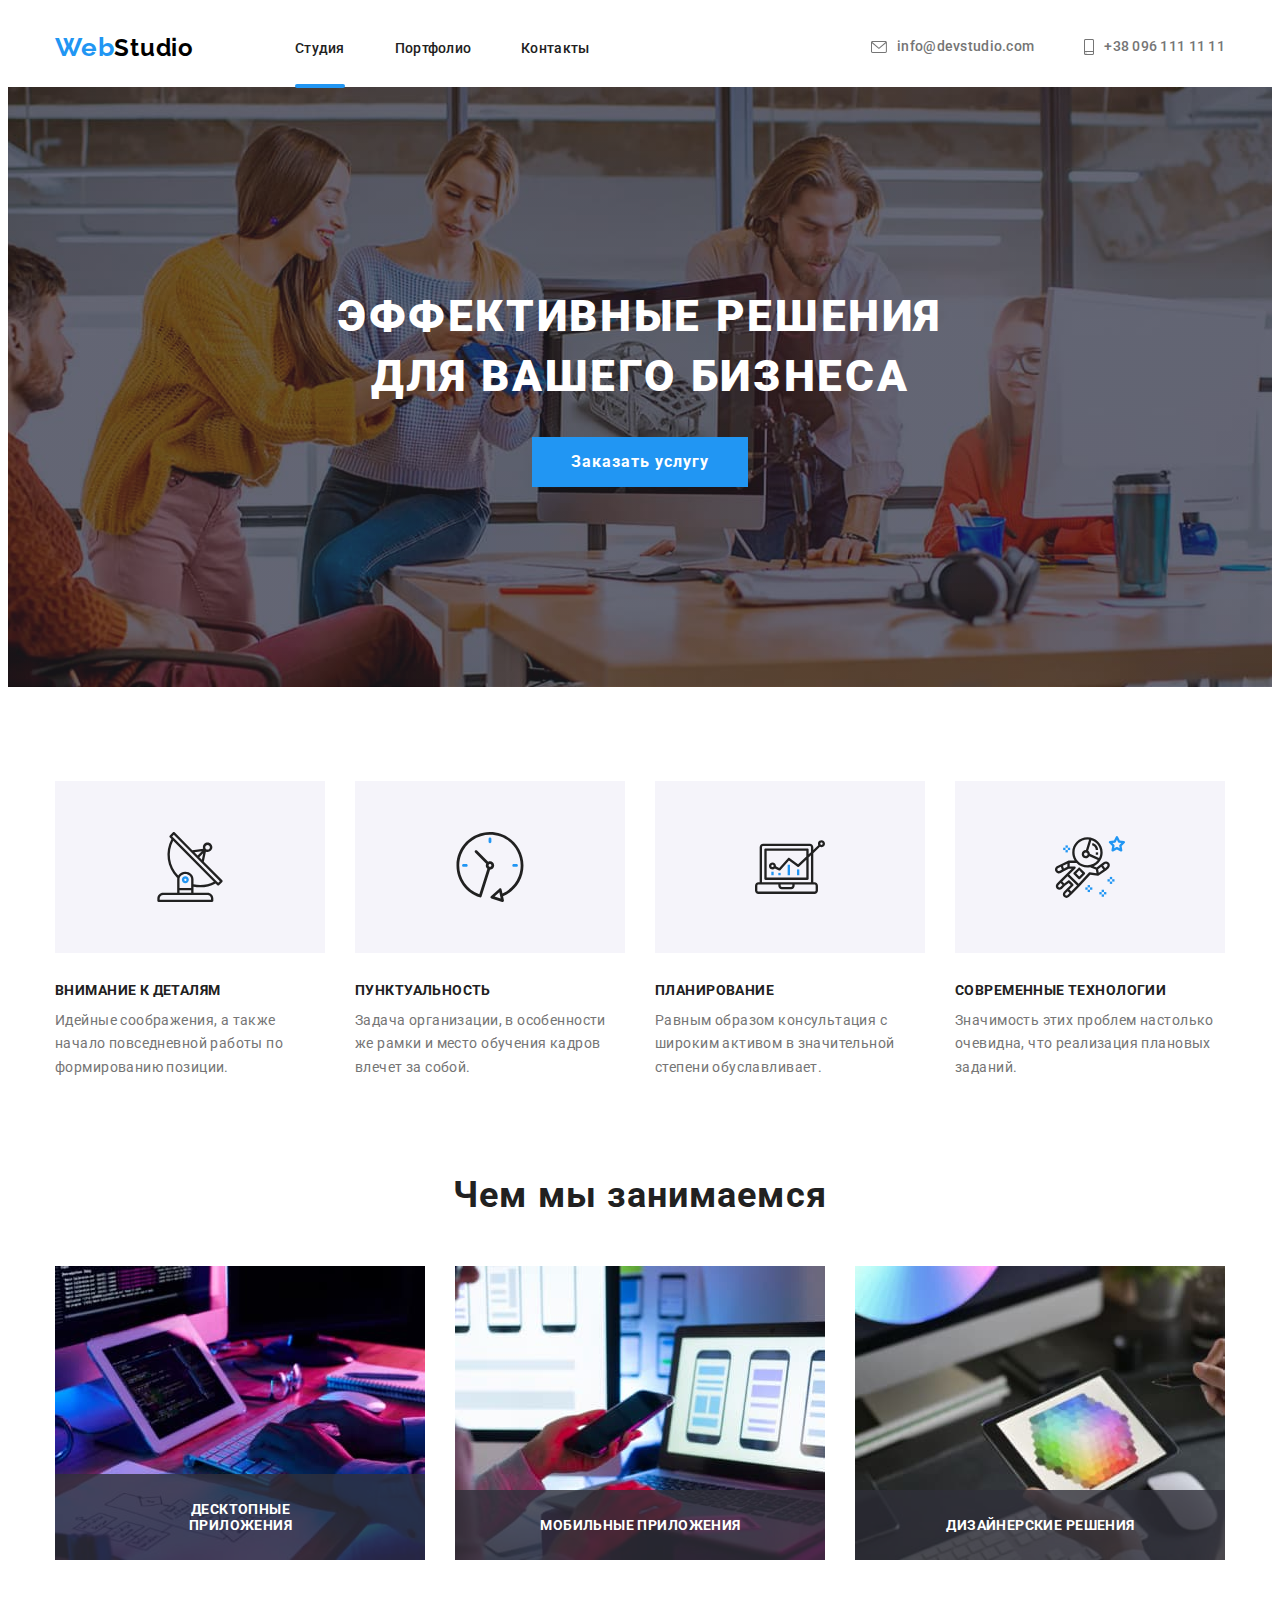
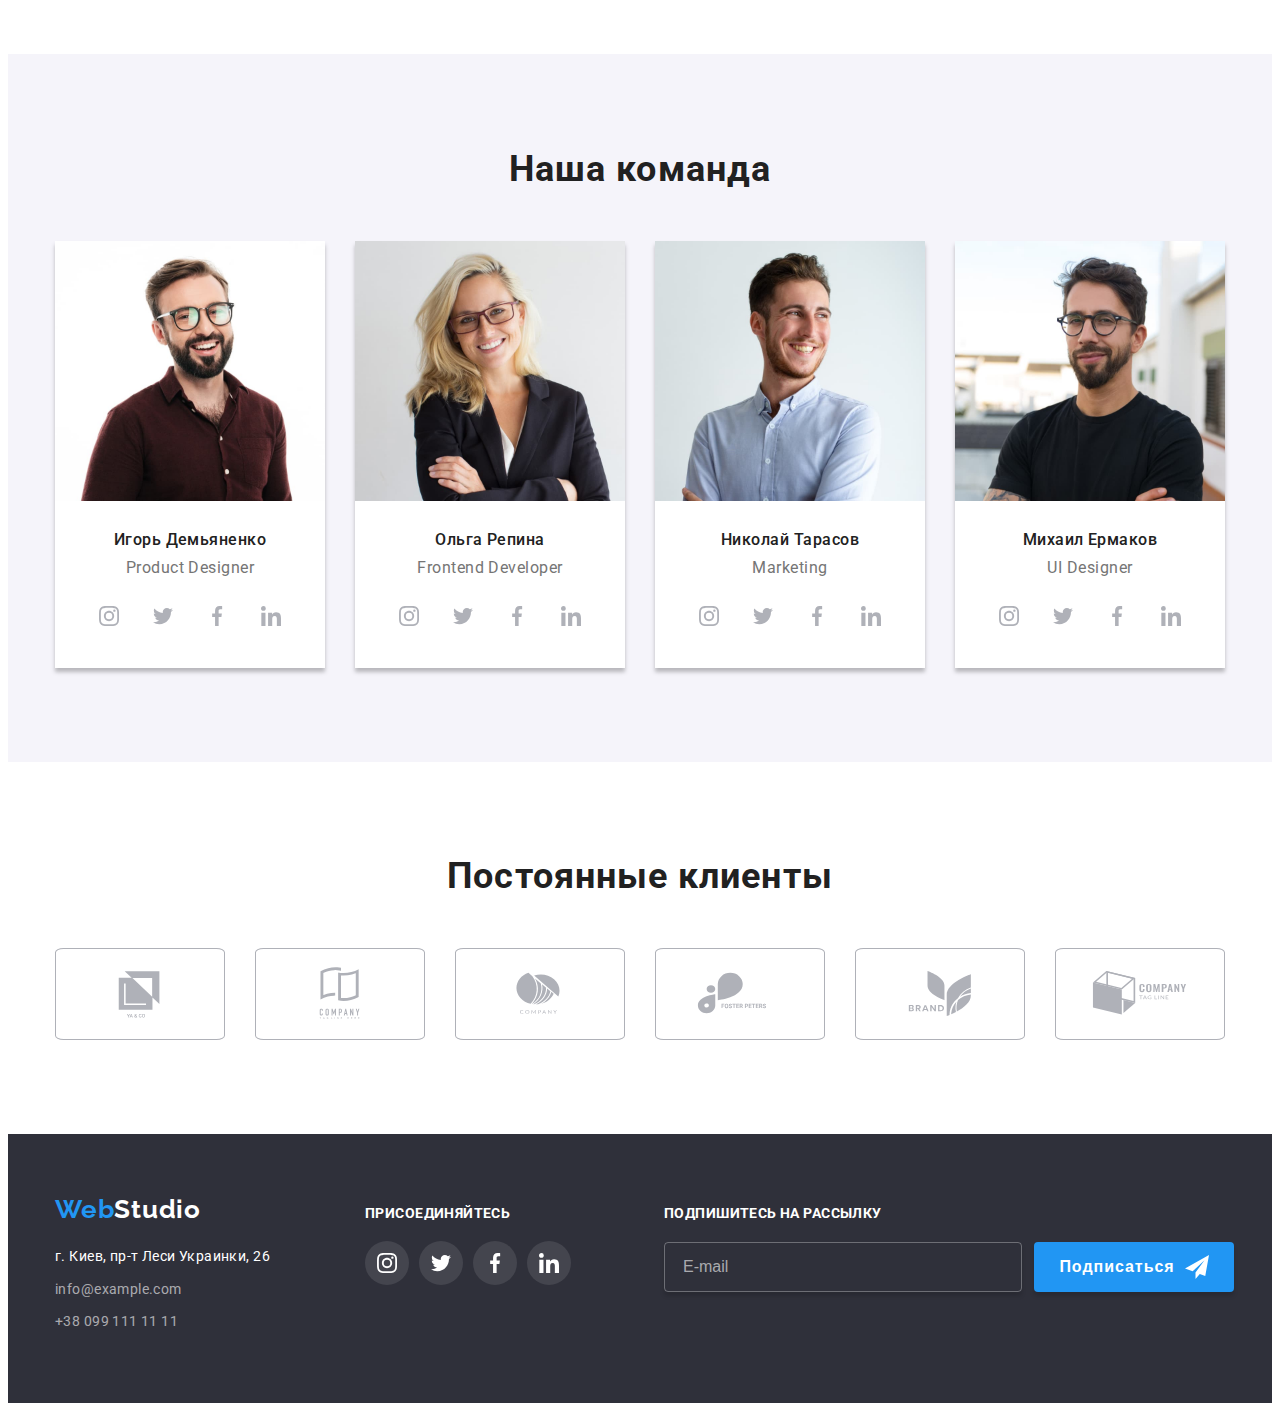
==== commit 615334a5: ".." ====
--- a/index.html
+++ b/index.html
@@ -40,7 +40,12 @@
                 </svg> +38 096 111 11 11</a>
             </li>
          </ul>
-        <button type="button" class="header-btn__mob" >
+        </div>
+
+
+        <div class="container-mob__menu">
+        <a href class="logo-mob link">Web<span class="logo-mob__studio">Studio</span></a>
+        <button type="button" class="header-btn-open">
             <svg class="header-btn__mob-img" width="24" height="16">
                 <use href="./images/icons.svg#icon-menu_24px"></use>
             </svg>
@@ -52,7 +57,7 @@
         <div class="menu-mob is-hidden">
             <div class="container-menu">
      <div class="container-menu__nav">
-<button type="button" class="header-menu_close" >
+<button type="button" class="header-menu-close" >
     <svg class="modal__btn-close" width="18" height="18">
         <use href="./images/symbol-defs1.svg#icon-Close-2"></use>
     </svg>
@@ -67,26 +72,28 @@
 
 <div class="container-menu__contact">
 <ul class="contact-mob">
-    <li class="contact__item-mob list">
-        <a href="mailto:info@devstudio.com" class="contact-mob__link link mail-logo">
+
+     <li class="contact-mob__item list">
+            <a href="tel:+38 096 111 11 11" class="contact-mob__link link tel-log-mob"> +38 096 111 11 11</a>
+        </li>
+
+    <li class="contact--mob__item list">
+        <a href="mailto:info@devstudio.com" class="contact-mob__link link mail-logo-mob">
             info@devstudio.com</a>
     </li>
 
-    <li class="contact-mob__item list">
-        <a href="tel:+38 096 111 11 11" class="contact-mob__link link tel-logo"> +38 096 111 11 11</a>
-    </li>
 </ul>
 <ul class="mob-menu__media list">
-    <li class="mob-menu__media"><a href="" class="mob-menu__link">
+    <li class="mob-menu__media"><a href="" class="mob-menu__link link">
             Instagram
         </a></li>
-    <li class="mob-menu__media"><a href="" class="mob-menu__link">
+    <li class="mob-menu__media"><a href="" class="mob-menu__link link">
             Twitter
         </a></li>
-    <li class="mob-menu__media"><a href="" class="mob-menu__link">
+    <li class="mob-menu__media"><a href="" class="mob-menu__link link">
             Facebook
         </a></li>
-    <li class="mob-menu__media"><a href="" class="mob-menu__link">LinkedIn
+    <li class="mob-menu__media"><a href="" class="mob-menu__link link">LinkedIn
         </a></li>
 
 </ul>
--- a/css/main.min.css
+++ b/css/main.min.css
@@ -1 +1 @@
-body{font-family:"Roboto",sans-serif;color:#212121}:root{--title-color: #212121;--text-color: #757575;--typical-margin: 30px}h1,h2,h3,p{margin:0;padding-left:0}ul{padding:0;margin:0}*{box-sizing:border-box}img{display:block;width:100%;max-width:100%;height:auto}.link{text-decoration:none}.list{list-style:none}.container{padding-left:15px;padding-right:15px;margin:0 auto;outline:1px solid red}@media screen and (min-width: 480px){.container{max-width:480px}}@media screen and (min-width: 768px){.container{max-width:768px}}@media screen and (min-width: 1200px){.container{max-width:1200px}}@media screen and (min-width: 1200px){.container__flex{display:flex;align-items:baseline}}.container-menu{padding-left:15px;padding-right:15px;margin:0 auto;outline:1px solid red;max-width:480px}.visually-hidden{position:absolute;white-space:nowrap;width:1px;height:1px;overflow:hidden;border:0;padding:0;clip:rect(0 0 0 0);clip-path:inset(50%);margin:-1px}.header{padding-top:16px;padding-bottom:16px}@media screen and (min-width: 768px){.header{padding-top:21px;padding-bottom:21px}}@media screen and (min-width: 1200px){.header{padding-top:24px;padding-bottom:24px}}.header-portfolio{padding-top:24px;padding-bottom:24px;border:1px solid #ececec}.header-portfolio .container{display:flex}.nav{display:none}@media screen and (min-width: 768px){.nav{display:flex;align-items:center}}.menu{display:none}@media screen and (min-width: 768px){.menu{display:flex}}@media screen and (min-width: 1200px){.menu{display:flex}}.header .container{display:flex}.menu__link{position:relative;font-weight:500;font-size:14px;line-height:1.14;letter-spacing:.02em;color:var(--title-color);transition-property:color;transition-duration:250ms;transition-timing-function:cubic-bezier(0.4, 0, 0.2, 1)}.menu__link:hover{color:#2196f3}.menu__link:focus{color:#2196f3}.menu__item:not(:last-child){margin-right:50px}.menu__after:after{position:absolute;content:"";width:100%;height:4px;background-color:#2196f3;border-radius:2px;display:block;bottom:-32px}.contact{display:flex;flex-wrap:wrap;margin-left:96px}@media screen and (max-width: 768px){.contact{display:none}}@media screen and (min-width: 1200px){.contact{display:flex;align-items:center;justify-content:center;margin-left:auto}}@media screen and (min-width: 1200px){.contact__item:hover{color:#2196f3}.contact__item:focus{color:#2196f3}}@media screen and (max-width: 1200px){.contact__item+.contact__item{margin-top:10px}}@media screen and (min-width: 1200px){.contact__item+.contact__item{margin-left:50px}}.contact__link{font-weight:500;font-size:12px;line-height:1.16;letter-spacing:.02em;color:#757575}@media screen and (min-width: 1200px){.contact__link:hover{color:#2196f3}.contact__link:focus{color:#2196f3}}@media screen and (min-width: 1200px){.contact__link{font-size:14px;line-height:1.14}}.contact__link{display:flex;align-items:center;justify-content:center;transition-property:color;transition-duration:250ms;transition-timing-function:cubic-bezier(0.4, 0, 0.2, 1)}.contact__icon{display:block;margin-right:8px;fill:currentColor}@media screen and (min-width: 1200px){.contact__icon{margin-right:10px}}.header-btn__mob{display:block;margin-left:auto;width:40px;height:40px;border:1px solid rgba(0,0,0,.1);border-radius:50%;background-color:rgba(0,0,0,0);fill:#000;display:flex;justify-content:center;align-items:center}.body{position:relative}.menu-mob{position:fixed;z-index:2;background-color:#fff;top:0;left:0;height:100%;width:100%;padding-top:48px;padding-bottom:48px}.container-menu{display:flex;flex-direction:column;height:100%;justify-content:space-between;overflow:auto}.header-menu_close{position:absolute;top:10px;right:15px;width:40px;height:40px;border:1px solid rgba(0,0,0,.1);border-radius:50%;background-color:rgba(0,0,0,0);display:flex;justify-content:center;align-items:center;fill:#000;transition-property:color;transition-duration:250ms;transition-timing-function:cubic-bezier(0.4, 0, 0.2, 1)}.header-menu_close:hover{fill:#2196f3}.header-menu_close:focus{fill:#2196f3}.menu-mob__item:not(:last-child){margin-bottom:35px}.menu__link-mob{font-weight:500;font-size:40px;line-height:1.17;letter-spacing:.02em;color:#212121;transition-property:color;transition-duration:250ms;transition-timing-function:cubic-bezier(0.4, 0, 0.2, 1)}.menu__link-mob:hover{color:#2196f3}.menu__link-mob:focus{color:#2196f3}.logo{width:134px;font-family:"Raleway";font-weight:700;font-size:24px;line-height:1.16;letter-spacing:.03em;color:#2196f3;display:block}.logo .logo__header{font-family:"Raleway";font-weight:700;font-size:24px;line-height:1.16;letter-spacing:.03em;color:#000}@media screen and (min-width: 768px){.logo{margin-right:87px}}@media screen and (min-width: 1200px){.logo{width:145px;margin-right:95px;font-size:26px;line-height:1.19}}.logo .logo__studio{font-family:"Raleway";font-weight:700;font-size:24px;line-height:1.19;letter-spacing:.03em;color:#fff}@media screen and (min-width: 1200px){.logo .logo__studio{font-size:26px;line-height:1.19}}.hero{padding-top:118px;padding-bottom:118px;background-image:linear-gradient(rgba(47, 48, 58, 0.4), rgba(47, 48, 58, 0.4)),url(../../images/Hero-mobile.jpg);background-size:cover;max-width:480px;background-color:#2f303a;background-position:center;display:block;margin-right:auto;margin-left:auto}@media(min-device-pixel-ratio: 2),(min-resolution: 192dpi),(min-resolution: 2dppx){.hero{background-image:linear-gradient(rgba(47, 48, 58, 0.4), rgba(47, 48, 58, 0.4)),url(../../images/hero-mob-2x.jpg)}}@media screen and (min-width: 768px){.hero{max-width:768px;background-image:linear-gradient(rgba(47, 48, 58, 0.4), rgba(47, 48, 58, 0.4)),url(../../images/Hero-tablet.jpg)}}@media screen and (min-width: 768px)and (min-device-pixel-ratio: 2),screen and (min-width: 768px)and (min-resolution: 192dpi),screen and (min-width: 768px)and (min-resolution: 2dppx){.hero{background-image:linear-gradient(rgba(47, 48, 58, 0.4), rgba(47, 48, 58, 0.4)),url(../../images/hero-tab-2x.jpg)}}@media screen and (min-width: 1200px){.hero{padding-top:200px;padding-bottom:200px;max-width:1600px;background-image:linear-gradient(rgba(47, 48, 58, 0.4), rgba(47, 48, 58, 0.4)),url(../../images/banner.jpg)}}@media screen and (min-width: 1200px)and (min-device-pixel-ratio: 2),screen and (min-width: 1200px)and (min-resolution: 192dpi),screen and (min-width: 1200px)and (min-resolution: 2dppx){.hero{background-image:linear-gradient(rgba(47, 48, 58, 0.4), rgba(47, 48, 58, 0.4)),url(../../images/hero-2x.jpg)}}.hero__title{font-weight:900;font-size:26px;line-height:1.61;text-align:center;letter-spacing:.06em;text-transform:uppercase;color:#fff;max-width:670px;margin-bottom:var(--typical-margin);margin-left:auto;margin-right:auto}@media screen and (min-width: 1200px){.hero__title{font-size:44px;line-height:1.36}}.hero__btn{font-family:inherit;font-weight:700;font-size:16px;line-height:1.76;display:flex;align-items:center;text-align:center;letter-spacing:.06em;color:#fff;background-color:#2196f3;display:block;margin-left:auto;margin-right:auto;border:rgba(0,0,0,0);min-width:200px;height:50px}@media screen and (min-width: 1200px){.hero__btn{min-width:216px}}.content{padding-top:60px;padding-bottom:60px}@media screen and (min-width: 1200px){.content{padding-top:94px;padding-bottom:47px}}.content-list{gap:30px}@media screen and (min-width: 768px){.content-list{display:flex;flex-wrap:wrap}}@media screen and (min-width: 1200px){.content-list{display:flex;flex-wrap:nowrap}}.content-list__item{width:100%}@media screen and (min-width: 768px){.content-list__item{width:calc((100% - 30px)/2)}}@media screen and (min-width: 1200px){.content-list__item{max-width:270px}}.content-list__aftertitle{font-weight:700;font-size:14px;line-height:1.14;letter-spacing:.03em;text-transform:uppercase;color:var(--title-color);margin-bottom:10px}.content-list__text{font-weight:400;font-size:14px;line-height:1.71;letter-spacing:.03em;color:var(--text-color)}.antena:before{content:"";display:block;height:120px;background-image:url(../images/Antena.svg);background-repeat:no-repeat;background-position:center;border:1px solid rgba(0,0,0,0);padding:25px 100px 25px 100px;background-color:#f5f4fa;margin-bottom:30px}.clock:before{content:"";display:block;height:120px;background-image:url(../images/clock\ 1.svg);background-repeat:no-repeat;background-position:center;border:1px solid rgba(0,0,0,0);padding:25px 100px 25px 100px;background-color:#f5f4fa;margin-bottom:30px;margin-top:30px}@media screen and (min-width: 768px){.clock:before{margin-top:0px}}@media screen and (min-width: 1200px){.clock:before{margin-top:0px}}.diagram:before{content:"";display:block;height:120px;background-image:url(../images/diagram\ 1.svg);background-repeat:no-repeat;background-position:center;border:1px solid rgba(0,0,0,0);padding:25px 100px 25px 100px;background-color:#f5f4fa;margin-bottom:30px;margin-top:30px}@media screen and (min-width: 768px){.diagram:before{margin-top:0px}}@media screen and (min-width: 1200px){.diagram:before{margin-top:0px}}.astronavt:before{content:"";display:block;height:120px;background-image:url(../images/astronaut\ 1.svg);background-repeat:no-repeat;background-position:center;border:1px solid rgba(0,0,0,0);padding:25px 100px 25px 100px;background-color:#f5f4fa;margin-bottom:30px;margin-top:30px}@media screen and (min-width: 768px){.astronavt:before{margin-top:0px}}@media screen and (min-width: 1200px){.astronavt:before{margin-top:0px}}.cards{padding-top:47px;padding-bottom:94px}@media screen and (max-width: 1200px){.cards{display:none}}.cards__title{font-weight:700;font-size:36px;line-height:1.17;text-align:center;letter-spacing:.03em;color:var(--title-color);margin-bottom:50px}.cards-list{display:flex;justify-content:space-between}.cards-list__item{position:relative}.cards-list__item:not(:last-child){margin-right:var(--typical-margin)}.cards-animation{position:absolute;bottom:0;background-color:rgba(47,48,58,.8);min-width:370px}.cards-animation__text{font-weight:700;font-size:14px;line-height:16px;text-align:center;letter-spacing:.03em;color:#fff;text-transform:uppercase;padding:27px 82px 27px 83px}.person{padding-top:60px;padding-bottom:84px;background-color:#f5f4fa}@media screen and (min-width: 1200px){.person{padding-top:94px;padding-bottom:94px}}.person__title{font-weight:700;font-size:28px;line-height:1.17;text-align:center;letter-spacing:.03em;color:var(--title-color);margin-bottom:30px}@media screen and (min-width: 1200px){.person__title{font-size:36px;line-height:1.17;margin-bottom:50px}}@media screen and (min-width: 768px){.person-list{display:flex;flex-wrap:wrap;gap:30px}}@media screen and (min-width: 1200px){.person-list{display:flex;flex-wrap:nowrap}}.person-list__item{box-shadow:0px 4px 4px 0px rgba(0,0,0,.25)}@media screen and (max-width: 768px){.person-list__item:not(:last-child){margin-bottom:var(--typical-margin)}}@media screen and (max-width: 768px)and (min-width: 1200px){.person-list__item:not(:last-child){margin-right:var(--typical-margin)}}.person-list__about{padding-top:30px;padding-bottom:24px;background-color:#fff}@media screen and (min-width: 1200px){.person-list__about{padding-bottom:30px}}.person-list__aftertitle{font-weight:500;font-size:16px;line-height:1.18;text-align:center;letter-spacing:.03em;color:var(--title-color);margin-bottom:10px}.person-list__text{font-weight:400;font-size:16px;line-height:1.18;text-align:center;letter-spacing:.03em;color:var(--text-color);margin-bottom:16px}.masters-media{display:flex;justify-content:center}.masters-media__item{width:44px;height:44px;margin-right:10px}.masters-media__item:last-child{margin-right:0}.masters-media__link{width:100%;height:100%;display:flex;align-items:center;justify-content:center;border-radius:50%;background-color:#fff;transition-property:background-color;transition-duration:250ms;transition-timing-function:cubic-bezier(0.4, 0, 0.2, 1)}@media screen and (min-width: 1200px){.masters-media__link:hover{background-color:#2196f3}.masters-media__link:hover .masters-media__icons{fill:#fff}.masters-media__link:focus{background-color:#2196f3}.masters-media__link:focus .masters-media__icons{fill:#fff}}.masters-media__icons{fill:#afb1b8}.client{padding-top:60px;padding-bottom:60px}@media screen and (min-width: 1200px){.client{padding-top:94px;padding-bottom:94px}}.client__title{font-weight:700;font-size:28px;line-height:1.17;text-align:center;letter-spacing:.03em;color:#212121;margin-bottom:30px}@media screen and (min-width: 1200px){.client__title{font-size:36px;line-height:1.16;margin-bottom:50px}}.client-list{display:flex;flex-wrap:wrap;gap:30px;justify-content:center}@media screen and (min-width: 768px){.client-list{display:flex;flex-wrap:wrap;gap:30px}}@media screen and (min-width: 1200px){.client-list{display:flex;justify-content:space-between}}.client-list__link{display:flex;justify-content:center;align-items:center;color:#afb1b8;border:1px solid #afb1b8;border-radius:5%;width:210px;height:92px;transition-property:color,border;transition-duration:250ms;transition-timing-function:cubic-bezier(0.4, 0, 0.2, 1)}.client-list__link:hover{border:1px solid #2196f3;color:#2196f3}.client-list__link:focus{border:1px solid #2196f3;color:#2196f3}@media screen and (min-width: 768px){.client-list__link{width:226px;height:92px}}@media screen and (min-width: 1200px){.client-list__link{width:170px;height:92px}}.client-list__logo{fill:currentColor}.footer{background-color:#2f303a;padding-bottom:60px;padding-top:60px}.footer .logo{display:block;width:154px;text-align:center;margin-bottom:20px}@media screen and (max-width: 1200px){.footer .logo{margin-left:auto;margin-right:auto}}@media screen and (min-width: 1200px){.footer .logo{width:145px}}.logo .logo__studio{font-family:"Raleway";font-weight:700;font-size:24px;line-height:1.19;letter-spacing:.03em;color:#fff}@media screen and (min-width: 1200px){.logo .logo__studio{font-size:26px}}.adress-info__text{font-weight:400;font-size:14px;line-height:1.71;letter-spacing:.03em;color:#fff;font-style:normal;margin-bottom:8px}@media screen and (max-width: 1200px){.adress-info__text{text-align:center}}@media screen and (min-width: 1200px){.adress-info__text{margin-bottom:9px}}.adress-info__item+.adress-info__item{margin-top:8px}@media screen and (min-width: 1200px){.adress-info__item+.adress-info__item{margin-bottom:9px}}.adress-info__link{font-weight:400;font-size:14px;line-height:1.71;letter-spacing:.03em;color:rgba(255,255,255,.6);font-style:normal}@media screen and (max-width: 1200px){.adress-info__link{text-align:center;display:block}}@media screen and (min-width: 768px)and (max-width: 1200px){.adress-tab{display:flex;align-items:baseline;justify-content:center;margin-bottom:60px}}@media screen and (min-width: 1200px){.adress-tab{display:flex;align-items:baseline}}.media{min-width:206px;height:80px}@media screen and (max-width: 768px){.media{margin-top:60px;margin-bottom:60px}}@media screen and (max-width: 1200px){.media{text-align:center}}@media screen and (min-width: 768px)and (max-width: 1200px){.media{margin-left:165px}}@media screen and (min-width: 1200px){.media{margin-left:70px}}.media__title{font-weight:700;font-size:14px;line-height:16px;letter-spacing:.03em;text-transform:uppercase;color:#fff;margin-bottom:20px}.media__list{display:flex;align-items:center}@media screen and (max-width: 1200px){.media__list{justify-content:center}}@media screen and (min-width: 1200px){.media__list{justify-content:space-between}}.media__item{width:44px;height:44px}.media__item:not(:last-child){margin-right:10px}.media__link{display:flex;justify-content:center;align-items:center;width:100%;height:100%;border-radius:50%;background-color:rgba(255,255,255,.1)}@media screen and (min-width: 1200px){.media__link{transition:background-color 250ms cubic-bezier(0.4, 0, 0.2, 1)}.media__link:hover{background-color:#2196f3}.media__link:focus{background-color:#2196f3}}.media__logo{fill:#fff}.form{min-width:450px;height:156px}@media screen and (min-width: 1200px){.form{min-width:570px;height:86px;margin-left:93px}}.form__title{font-weight:700;font-size:14px;line-height:1.14;letter-spacing:.03em;text-transform:uppercase;color:#fff;margin-bottom:20px}@media screen and (max-width: 1200px){.form__title{text-align:center}}.form-telegram__position{position:relative}.form-telegram__input{width:450px;height:50px;background-color:rgba(0,0,0,0);border:1px solid rgba(255,255,255,.3);box-shadow:0px 4px 4px rgba(0,0,0,.15);border-radius:4px}.form-telegram__input::placeholder{font-weight:400;font-size:16px;line-height:1.25;color:rgba(255,255,255,.6);padding-left:16px}.form-telegram__input:focus{color:rgba(255,255,255,.6)}@media screen and (max-width: 1200px){.form-telegram__input{display:block;margin:auto}}@media screen and (min-width: 1200px){.form-telegram__input{width:358px;height:50px}}.form-telegram__btn{display:block;min-width:200px;height:50px;background-color:#2196f3;border-color:rgba(0,0,0,0);border-radius:4px;box-shadow:0px 4px 4px rgba(0,0,0,.15);font-weight:700;font-size:16px;line-height:30px;letter-spacing:.06em;color:#fff;display:flex;align-items:center;justify-content:center}@media screen and (max-width: 1200px){.form-telegram__btn{margin-left:auto;margin-right:auto;margin-top:20px}}@media screen and (min-width: 1200px){.form-telegram__btn{position:absolute;top:0;right:0}}.form-telegram__logo{margin-left:10px}.backdrop{position:fixed;top:0;left:0;width:100%;height:100%;background-color:rgba(0,0,0,.2);z-index:1;transition:opacity 300ms linear,visibility 300ms linear}.is-hidden{opacity:0;pointer-events:none;visibility:hidden}.modal{position:absolute;top:50%;left:50%;transform:translate(-50%, -50%) scale(1) skew(0);width:528px;height:581px;background-color:#fff;transition:transform 300ms linear;padding:40px}.backdrop.is-hidden .modal{transform:translate(-50%, -50%) skew(50deg, 50deg)}.modal__btn{position:absolute;top:7px;right:7px;width:30px;height:30px;border:1px solid rgba(0,0,0,.1);border-radius:50%;background-color:rgba(0,0,0,0);display:flex;justify-content:center;align-items:center;fill:#000}.modal__btn:hover{fill:#2196f3}.modal__title{font-weight:700;font-size:20px;line-height:1.15;text-align:center;letter-spacing:.03em;color:#212121;margin-bottom:12px}.blank-form{position:relative}.blank-form__label{font-weight:400;font-size:12px;line-height:1.16;letter-spacing:.01em;color:#757575;display:block}.blank-form__input{border:1px solid rgba(33,33,33,.2);border-radius:4px;width:100%;height:40px;background-color:rgba(0,0,0,0);margin-bottom:10px;margin-top:4px;padding-left:42px;transition:outline 250ms cubic-bezier(0.4, 0, 0.2, 1)}.blank-form__input:focus{outline:1px solid #2196f3}.blank-form__input:focus+.blank-form__icon{fill:#2196f3}.blank-form__icon{position:absolute;bottom:30%;left:12px;display:inline-block;fill:#212121;transition:fill 250ms cubic-bezier(0.4, 0, 0.2, 1)}.blank-form__input+.blank-form__icon:focus{outline:1px solid #2196f3}.blank-form__text{width:100%;height:120px;padding:12px 16px;border:1px solid rgba(33,33,33,.2);border-radius:4px;resize:none;margin-top:4px;margin-bottom:20px;display:block;transition:outline 250ms cubic-bezier(0.4, 0, 0.2, 1)}.blank-form__text:focus{outline:1px solid #2196f3}.blank-form__text::placeholder{font-weight:400;font-size:14px;line-height:1.14;letter-spacing:.01em;color:rgba(117,117,117,.5)}.blank-form__agreement{display:flex;align-items:center;justify-content:center}.blank-form__agreement:before{content:"";width:15px;height:15px;border:2px solid #212121;margin-right:8px;display:inline-block}.blank-form__agree:checked+.blank-form__agreement:before{background-color:#2196f3;border:none;background-image:url(../images/icon-check.svg);background-repeat:no-repeat;background-position:center}.blank-form__agree{-webkit-appearance:none;-moz-appearance:none;appearance:none;position:absolute}.blank-form__agreement{font-weight:400;font-size:14px;line-height:1.71;letter-spacing:.03em;color:#757575}.blank-form__link{color:#2196f3}.blank-form__btn{min-width:200px;height:50px;background-color:#2196f3;border-color:rgba(0,0,0,0);border-radius:4px;box-shadow:0px 4px 4px rgba(0,0,0,.15);font-weight:700;font-size:16px;line-height:30px;letter-spacing:.06em;color:#fff;display:flex;align-items:center;justify-content:center;margin:0 auto;margin-top:30px}.potfolio__hero{padding-top:60px;padding-bottom:60px}@media screen and (min-width: 1200px){.potfolio__hero{padding-top:94px;padding-bottom:94px}}.potfolio__list{display:flex;flex-wrap:wrap;margin-bottom:40px}@media screen and (min-width: 768px){.potfolio__list{margin-bottom:30px;justify-content:center}}@media screen and (min-width: 1200px){.potfolio__list{display:flex;margin-bottom:50px;justify-content:center}}.potfolio__btn:not(:last-child){margin-right:8px}@media screen and (max-width: 768px){.potfolio__btn:nth-child(-n+3){margin-bottom:15px;display:block}}.potfolio__btn-item{font-family:inherit;font-weight:500;font-size:16px;line-height:1.63;text-align:center;letter-spacing:.03em;color:var(--btm-color);background-color:#f5f4fa;padding:6px 22px 6px 22px;border:rgba(0,0,0,0);transition:background-color 250ms cubic-bezier(0.4, 0, 0.2, 1),box-shadow 250ms cubic-bezier(0.4, 0, 0.2, 1),color 250ms cubic-bezier(0.4, 0, 0.2, 1)}.potfolio__btn-item:hover{color:#fff;background-color:#2196f3;box-shadow:0px 4px 4px 0px rgba(0,0,0,.25)}.potfolio__btn-item:focus{color:#fff;background-color:#2196f3;box-shadow:0px 4px 4px 0px rgba(0,0,0,.25)}@media screen and (min-width: 768px){.portfolio-cards{display:flex;flex-wrap:wrap;gap:30px}}@media screen and (min-width: 1200px){.portfolio-cards{display:flex;flex-wrap:wrap;margin-right:-30px;margin-bottom:-30px}}.portfolio-cards__item{max-width:450px;transition:box-shadow 250ms cubic-bezier(0.4, 0, 0.2, 1)}.portfolio-cards__item:not(:last-child){margin-bottom:30px}.portfolio-cards__item:hover{box-shadow:0px 4px 4px 0px rgba(0,0,0,.25)}.portfolio-cards__item:hover:hover .portfolio-cards__text{opacity:1;transform:translateY(0)}@media screen and (min-width: 768px){.portfolio-cards__item{max-width:354px}}@media screen and (min-width: 1200px){.portfolio-cards__item{flex-basis:calc(33.3333333333% - 30px);margin-right:30px;margin-bottom:30px;max-width:370px}}.portfolio-cards__animation{position:relative;overflow:hidden}.portfolio-cards__text{position:absolute;font-weight:400;font-size:18px;line-height:1.55;letter-spacing:.03em;color:#fff;background-color:rgba(33,150,243,.9);padding:77px 24px 77px 24px;height:100%;top:0;transform:translateY(100%);transition:transform 250ms linear}@media screen and (min-width: 768px){.portfolio-cards__text{padding:49px 24px 77px 24px}}@media screen and (min-width: 1200px){.portfolio-cards__text{padding:63px 24px 63px 24px}}.project{border:1px solid #eee;padding:20px 24px 20px 24px}.project__name{font-weight:700;font-size:18px;line-height:2;color:#212121;margin-bottom:4px}.project__text{font-weight:400;font-size:16px;line-height:1.88;letter-spacing:.03em;color:#757575}/*# sourceMappingURL=main.min.css.map */+body{font-family:"Roboto",sans-serif;color:#212121}:root{--title-color: #212121;--text-color: #757575;--typical-margin: 30px}h1,h2,h3,p{margin:0;padding-left:0}ul{padding:0;margin:0}*{box-sizing:border-box}img{display:block;width:100%;max-width:100%;height:auto}.link{text-decoration:none}.list{list-style:none}.container{padding-left:15px;padding-right:15px;margin:0 auto}@media screen and (min-width: 480px){.container{max-width:480px}}@media screen and (min-width: 768px){.container{max-width:768px}}@media screen and (min-width: 1200px){.container{max-width:1200px}}@media screen and (min-width: 1200px){.container__flex{display:flex;align-items:baseline}}.container-menu{padding-left:15px;padding-right:15px;margin:0 auto;max-width:480px}.container-mob__menu{max-width:480px;padding-left:15px;padding-right:15px;margin:0 auto;display:flex;align-items:center}.visually-hidden{position:absolute;white-space:nowrap;width:1px;height:1px;overflow:hidden;border:0;padding:0;clip:rect(0 0 0 0);clip-path:inset(50%);margin:-1px}.header{padding-top:16px;padding-bottom:16px}@media screen and (min-width: 768px){.header{padding-top:21px;padding-bottom:21px}}@media screen and (min-width: 1200px){.header{padding-top:24px;padding-bottom:24px}}.header-portfolio{padding-top:24px;padding-bottom:24px;border:1px solid #ececec}.header-portfolio .container{display:flex}.nav{display:none}@media screen and (min-width: 768px){.nav{display:flex;align-items:center}}.menu{display:none}@media screen and (min-width: 768px){.menu{display:flex}}@media screen and (min-width: 1200px){.menu{display:flex}}.header .container{display:flex}.menu__link{position:relative;font-weight:500;font-size:14px;line-height:1.14;letter-spacing:.02em;color:var(--title-color);transition-property:color;transition-duration:250ms;transition-timing-function:cubic-bezier(0.4, 0, 0.2, 1)}.menu__link:hover{color:#2196f3}.menu__link:focus{color:#2196f3}.menu__item:not(:last-child){margin-right:50px}.menu__after:after{position:absolute;content:"";width:100%;height:4px;background-color:#2196f3;border-radius:2px;display:block;bottom:-32px}.contact{display:flex;flex-wrap:wrap;margin-left:96px}@media screen and (max-width: 768px){.contact{display:none}}@media screen and (min-width: 1200px){.contact{display:flex;align-items:center;justify-content:center;margin-left:auto}}@media screen and (min-width: 1200px){.contact__item:hover{color:#2196f3}.contact__item:focus{color:#2196f3}}@media screen and (max-width: 1200px){.contact__item+.contact__item{margin-top:10px}}@media screen and (min-width: 1200px){.contact__item+.contact__item{margin-left:50px}}.contact__link{font-weight:500;font-size:12px;line-height:1.16;letter-spacing:.02em;color:#757575}@media screen and (min-width: 1200px){.contact__link:hover{color:#2196f3}.contact__link:focus{color:#2196f3}}@media screen and (min-width: 1200px){.contact__link{font-size:14px;line-height:1.14}}.contact__link{display:flex;align-items:center;justify-content:center;transition-property:color;transition-duration:250ms;transition-timing-function:cubic-bezier(0.4, 0, 0.2, 1)}.contact__icon{display:block;margin-right:8px;fill:currentColor}@media screen and (min-width: 1200px){.contact__icon{margin-right:10px}}.header-btn-open{display:block;margin-left:auto;width:40px;height:40px;border:1px solid rgba(0,0,0,.1);border-radius:50%;background-color:rgba(0,0,0,0);fill:#000;display:flex;align-items:center;justify-content:center}@media screen and (min-width: 768px){.header-btn-open{display:none}}.body{position:relative}.menu-mob{position:fixed;z-index:2;background-color:#fff;top:0;left:0;height:100%;width:100%;padding-top:48px;padding-bottom:48px}@media screen and (min-width: 768px){.menu-mob{display:none}}.container-menu{display:flex;flex-direction:column;height:100%;justify-content:space-between;overflow:auto}@media screen and (min-width: 768px){.container-menu{display:none}}.header-menu-close{position:absolute;top:10px;right:15px;width:40px;height:40px;border:1px solid rgba(0,0,0,.1);border-radius:50%;background-color:rgba(0,0,0,0);display:flex;justify-content:center;align-items:center;fill:#000;transition-property:color;transition-duration:250ms;transition-timing-function:cubic-bezier(0.4, 0, 0.2, 1)}.header-menu-close:hover{fill:#2196f3}.header-menu-close:focus{fill:#2196f3}.menu-mob__item:not(:last-child){margin-bottom:35px}.menu__link-mob{font-weight:500;font-size:40px;line-height:1.17;letter-spacing:.02em;color:#212121;transition-property:color;transition-duration:250ms;transition-timing-function:cubic-bezier(0.4, 0, 0.2, 1)}.menu__link-mob:hover{color:#2196f3}.menu__link-mob:focus{color:#2196f3}.logo{width:134px;font-family:"Raleway";font-weight:700;font-size:24px;line-height:1.16;letter-spacing:.03em;color:#2196f3;display:block}.logo .logo__header{font-family:"Raleway";font-weight:700;font-size:24px;line-height:1.16;letter-spacing:.03em;color:#000}@media screen and (min-width: 768px){.logo{margin-right:87px}}@media screen and (min-width: 1200px){.logo{width:145px;margin-right:95px;font-size:26px;line-height:1.19}}.logo .logo__studio{font-family:"Raleway";font-weight:700;font-size:24px;line-height:1.19;letter-spacing:.03em;color:#fff}@media screen and (min-width: 1200px){.logo .logo__studio{font-size:26px;line-height:1.19}}@media screen and (max-width: 768px){.logo-mob{width:134px;font-family:"Raleway";font-weight:700;font-size:24px;line-height:1.16;letter-spacing:.03em;color:#2196f3;display:block}.logo-mob .logo-mob__studio{font-family:"Raleway";font-weight:700;font-size:24px;line-height:1.16;letter-spacing:.03em;color:#000}}@media screen and (min-width: 768px){.logo-mob{display:none}}.tel-log-mob{font-family:"Roboto";font-style:normal;font-weight:500;font-size:34px;line-height:1.17;letter-spacing:.02em;color:#2196f3;display:block;margin-bottom:32px}.mail-logo-mob{font-family:"Roboto";font-style:normal;font-weight:500;font-size:24px;line-height:1.16;letter-spacing:.02em;color:#757575}.contact-mob{margin-bottom:64px}.mob-menu__media{display:flex}.mob-menu__media:not(:last-child){margin-right:20px}.mob-menu__link{font-family:"Roboto";font-style:normal;font-weight:500;font-size:1.22;line-height:22px;letter-spacing:.02em;color:#2196f3}.hero{padding-top:118px;padding-bottom:118px;background-image:linear-gradient(rgba(47, 48, 58, 0.4), rgba(47, 48, 58, 0.4)),url(../../images/Hero-mobile.jpg);background-size:cover;max-width:480px;background-color:#2f303a;background-position:center;display:block;margin-right:auto;margin-left:auto}@media(min-device-pixel-ratio: 2),(min-resolution: 192dpi),(min-resolution: 2dppx){.hero{background-image:linear-gradient(rgba(47, 48, 58, 0.4), rgba(47, 48, 58, 0.4)),url(../../images/hero-mob-2x.jpg)}}@media screen and (min-width: 768px){.hero{max-width:768px;background-image:linear-gradient(rgba(47, 48, 58, 0.4), rgba(47, 48, 58, 0.4)),url(../../images/Hero-tablet.jpg)}}@media screen and (min-width: 768px)and (min-device-pixel-ratio: 2),screen and (min-width: 768px)and (min-resolution: 192dpi),screen and (min-width: 768px)and (min-resolution: 2dppx){.hero{background-image:linear-gradient(rgba(47, 48, 58, 0.4), rgba(47, 48, 58, 0.4)),url(../../images/hero-tab-2x.jpg)}}@media screen and (min-width: 1200px){.hero{padding-top:200px;padding-bottom:200px;max-width:1600px;background-image:linear-gradient(rgba(47, 48, 58, 0.4), rgba(47, 48, 58, 0.4)),url(../../images/banner.jpg)}}@media screen and (min-width: 1200px)and (min-device-pixel-ratio: 2),screen and (min-width: 1200px)and (min-resolution: 192dpi),screen and (min-width: 1200px)and (min-resolution: 2dppx){.hero{background-image:linear-gradient(rgba(47, 48, 58, 0.4), rgba(47, 48, 58, 0.4)),url(../../images/hero-2x.jpg)}}.hero__title{font-weight:900;font-size:26px;line-height:1.61;text-align:center;letter-spacing:.06em;text-transform:uppercase;color:#fff;max-width:670px;margin-bottom:var(--typical-margin);margin-left:auto;margin-right:auto}@media screen and (min-width: 1200px){.hero__title{font-size:44px;line-height:1.36}}.hero__btn{font-family:inherit;font-weight:700;font-size:16px;line-height:1.76;display:flex;align-items:center;text-align:center;letter-spacing:.06em;color:#fff;background-color:#2196f3;display:block;margin-left:auto;margin-right:auto;border:rgba(0,0,0,0);min-width:200px;height:50px}@media screen and (min-width: 1200px){.hero__btn{min-width:216px}}.content{padding-top:60px;padding-bottom:60px}@media screen and (min-width: 1200px){.content{padding-top:94px;padding-bottom:47px}}.content-list{gap:30px}@media screen and (min-width: 768px){.content-list{display:flex;flex-wrap:wrap}}@media screen and (min-width: 1200px){.content-list{display:flex;flex-wrap:nowrap}}.content-list__item{width:100%}@media screen and (min-width: 768px){.content-list__item{width:calc((100% - 30px)/2)}}@media screen and (min-width: 1200px){.content-list__item{max-width:270px}}.content-list__aftertitle{font-weight:700;font-size:14px;line-height:1.14;letter-spacing:.03em;text-transform:uppercase;color:var(--title-color);margin-bottom:10px}.content-list__text{font-weight:400;font-size:14px;line-height:1.71;letter-spacing:.03em;color:var(--text-color)}.antena:before{content:"";display:block;height:120px;background-image:url(../images/Antena.svg);background-repeat:no-repeat;background-position:center;border:1px solid rgba(0,0,0,0);padding:25px 100px 25px 100px;background-color:#f5f4fa;margin-bottom:30px}.clock:before{content:"";display:block;height:120px;background-image:url(../images/clock\ 1.svg);background-repeat:no-repeat;background-position:center;border:1px solid rgba(0,0,0,0);padding:25px 100px 25px 100px;background-color:#f5f4fa;margin-bottom:30px;margin-top:30px}@media screen and (min-width: 768px){.clock:before{margin-top:0px}}@media screen and (min-width: 1200px){.clock:before{margin-top:0px}}.diagram:before{content:"";display:block;height:120px;background-image:url(../images/diagram\ 1.svg);background-repeat:no-repeat;background-position:center;border:1px solid rgba(0,0,0,0);padding:25px 100px 25px 100px;background-color:#f5f4fa;margin-bottom:30px;margin-top:30px}@media screen and (min-width: 768px){.diagram:before{margin-top:0px}}@media screen and (min-width: 1200px){.diagram:before{margin-top:0px}}.astronavt:before{content:"";display:block;height:120px;background-image:url(../images/astronaut\ 1.svg);background-repeat:no-repeat;background-position:center;border:1px solid rgba(0,0,0,0);padding:25px 100px 25px 100px;background-color:#f5f4fa;margin-bottom:30px;margin-top:30px}@media screen and (min-width: 768px){.astronavt:before{margin-top:0px}}@media screen and (min-width: 1200px){.astronavt:before{margin-top:0px}}.cards{padding-top:47px;padding-bottom:94px}@media screen and (max-width: 1200px){.cards{display:none}}.cards__title{font-weight:700;font-size:36px;line-height:1.17;text-align:center;letter-spacing:.03em;color:var(--title-color);margin-bottom:50px}.cards-list{display:flex;justify-content:space-between}.cards-list__item{position:relative}.cards-list__item:not(:last-child){margin-right:var(--typical-margin)}.cards-animation{position:absolute;bottom:0;background-color:rgba(47,48,58,.8);min-width:370px}.cards-animation__text{font-weight:700;font-size:14px;line-height:16px;text-align:center;letter-spacing:.03em;color:#fff;text-transform:uppercase;padding:27px 82px 27px 83px}.person{padding-top:60px;padding-bottom:84px;background-color:#f5f4fa}@media screen and (min-width: 1200px){.person{padding-top:94px;padding-bottom:94px}}.person__title{font-weight:700;font-size:28px;line-height:1.17;text-align:center;letter-spacing:.03em;color:var(--title-color);margin-bottom:30px}@media screen and (min-width: 1200px){.person__title{font-size:36px;line-height:1.17;margin-bottom:50px}}@media screen and (min-width: 768px){.person-list{display:flex;flex-wrap:wrap;gap:30px}}@media screen and (min-width: 1200px){.person-list{display:flex;flex-wrap:nowrap}}.person-list__item{box-shadow:0px 4px 4px 0px rgba(0,0,0,.25)}@media screen and (max-width: 768px){.person-list__item:not(:last-child){margin-bottom:var(--typical-margin)}}@media screen and (max-width: 768px)and (min-width: 1200px){.person-list__item:not(:last-child){margin-right:var(--typical-margin)}}.person-list__about{padding-top:30px;padding-bottom:24px;background-color:#fff}@media screen and (min-width: 1200px){.person-list__about{padding-bottom:30px}}.person-list__aftertitle{font-weight:500;font-size:16px;line-height:1.18;text-align:center;letter-spacing:.03em;color:var(--title-color);margin-bottom:10px}.person-list__text{font-weight:400;font-size:16px;line-height:1.18;text-align:center;letter-spacing:.03em;color:var(--text-color);margin-bottom:16px}.masters-media{display:flex;justify-content:center}.masters-media__item{width:44px;height:44px;margin-right:10px}.masters-media__item:last-child{margin-right:0}.masters-media__link{width:100%;height:100%;display:flex;align-items:center;justify-content:center;border-radius:50%;background-color:#fff;transition-property:background-color;transition-duration:250ms;transition-timing-function:cubic-bezier(0.4, 0, 0.2, 1)}@media screen and (min-width: 1200px){.masters-media__link:hover{background-color:#2196f3}.masters-media__link:hover .masters-media__icons{fill:#fff}.masters-media__link:focus{background-color:#2196f3}.masters-media__link:focus .masters-media__icons{fill:#fff}}.masters-media__icons{fill:#afb1b8}.client{padding-top:60px;padding-bottom:60px}@media screen and (min-width: 1200px){.client{padding-top:94px;padding-bottom:94px}}.client__title{font-weight:700;font-size:28px;line-height:1.17;text-align:center;letter-spacing:.03em;color:#212121;margin-bottom:30px}@media screen and (min-width: 1200px){.client__title{font-size:36px;line-height:1.16;margin-bottom:50px}}.client-list{display:flex;flex-wrap:wrap;gap:30px;justify-content:center}@media screen and (min-width: 768px){.client-list{display:flex;flex-wrap:wrap;gap:30px}}@media screen and (min-width: 1200px){.client-list{display:flex;justify-content:space-between}}.client-list__link{display:flex;justify-content:center;align-items:center;color:#afb1b8;border:1px solid #afb1b8;border-radius:5%;width:210px;height:92px;transition-property:color,border;transition-duration:250ms;transition-timing-function:cubic-bezier(0.4, 0, 0.2, 1)}.client-list__link:hover{border:1px solid #2196f3;color:#2196f3}.client-list__link:focus{border:1px solid #2196f3;color:#2196f3}@media screen and (min-width: 768px){.client-list__link{width:226px;height:92px}}@media screen and (min-width: 1200px){.client-list__link{width:170px;height:92px}}.client-list__logo{fill:currentColor}.footer{background-color:#2f303a;padding-bottom:60px;padding-top:60px}.footer .logo{display:block;width:154px;text-align:center;margin-bottom:20px}@media screen and (max-width: 1200px){.footer .logo{margin-left:auto;margin-right:auto}}@media screen and (min-width: 1200px){.footer .logo{width:145px}}.logo .logo__studio{font-family:"Raleway";font-weight:700;font-size:24px;line-height:1.19;letter-spacing:.03em;color:#fff}@media screen and (min-width: 1200px){.logo .logo__studio{font-size:26px}}.adress-info__text{font-weight:400;font-size:14px;line-height:1.71;letter-spacing:.03em;color:#fff;font-style:normal;margin-bottom:8px}@media screen and (max-width: 1200px){.adress-info__text{text-align:center}}@media screen and (min-width: 1200px){.adress-info__text{margin-bottom:9px}}.adress-info__item+.adress-info__item{margin-top:8px}@media screen and (min-width: 1200px){.adress-info__item+.adress-info__item{margin-bottom:9px}}.adress-info__link{font-weight:400;font-size:14px;line-height:1.71;letter-spacing:.03em;color:rgba(255,255,255,.6);font-style:normal}@media screen and (max-width: 1200px){.adress-info__link{text-align:center;display:block}}@media screen and (min-width: 768px)and (max-width: 1200px){.adress-tab{display:flex;align-items:baseline;justify-content:center;margin-bottom:60px}}@media screen and (min-width: 1200px){.adress-tab{display:flex;align-items:baseline}}.media{min-width:206px;height:80px}@media screen and (max-width: 768px){.media{margin-top:60px;margin-bottom:60px}}@media screen and (max-width: 1200px){.media{text-align:center}}@media screen and (min-width: 768px)and (max-width: 1200px){.media{margin-left:165px}}@media screen and (min-width: 1200px){.media{margin-left:70px}}.media__title{font-weight:700;font-size:14px;line-height:16px;letter-spacing:.03em;text-transform:uppercase;color:#fff;margin-bottom:20px}.media__list{display:flex;align-items:center}@media screen and (max-width: 1200px){.media__list{justify-content:center}}@media screen and (min-width: 1200px){.media__list{justify-content:space-between}}.media__item{width:44px;height:44px}.media__item:not(:last-child){margin-right:10px}.media__link{display:flex;justify-content:center;align-items:center;width:100%;height:100%;border-radius:50%;background-color:rgba(255,255,255,.1)}@media screen and (min-width: 1200px){.media__link{transition:background-color 250ms cubic-bezier(0.4, 0, 0.2, 1)}.media__link:hover{background-color:#2196f3}.media__link:focus{background-color:#2196f3}}.media__logo{fill:#fff}.form{min-width:450px;height:156px}@media screen and (min-width: 1200px){.form{min-width:570px;height:86px;margin-left:93px}}.form__title{font-weight:700;font-size:14px;line-height:1.14;letter-spacing:.03em;text-transform:uppercase;color:#fff;margin-bottom:20px}@media screen and (max-width: 1200px){.form__title{text-align:center}}.form-telegram__position{position:relative}.form-telegram__input{width:450px;height:50px;background-color:rgba(0,0,0,0);border:1px solid rgba(255,255,255,.3);box-shadow:0px 4px 4px rgba(0,0,0,.15);border-radius:4px}.form-telegram__input::placeholder{font-weight:400;font-size:16px;line-height:1.25;color:rgba(255,255,255,.6);padding-left:16px}.form-telegram__input:focus{color:rgba(255,255,255,.6)}@media screen and (max-width: 1200px){.form-telegram__input{display:block;margin:auto}}@media screen and (min-width: 1200px){.form-telegram__input{width:358px;height:50px}}.form-telegram__btn{display:block;min-width:200px;height:50px;background-color:#2196f3;border-color:rgba(0,0,0,0);border-radius:4px;box-shadow:0px 4px 4px rgba(0,0,0,.15);font-weight:700;font-size:16px;line-height:30px;letter-spacing:.06em;color:#fff;display:flex;align-items:center;justify-content:center}@media screen and (max-width: 1200px){.form-telegram__btn{margin-left:auto;margin-right:auto;margin-top:20px}}@media screen and (min-width: 1200px){.form-telegram__btn{position:absolute;top:0;right:0}}.form-telegram__logo{margin-left:10px}.backdrop{position:fixed;top:0;left:0;width:100%;height:100%;background-color:rgba(0,0,0,.2);z-index:1;transition:opacity 300ms linear,visibility 300ms linear}.is-hidden{opacity:0;pointer-events:none;visibility:hidden}.modal{position:absolute;top:50%;left:50%;transform:translate(-50%, -50%) scale(1) skew(0);width:450px;height:609px;background-color:#fff;transition:transform 300ms linear;padding:40px}.backdrop.is-hidden .modal{transform:translate(-50%, -50%) skew(50deg, 50deg)}@media screen and (min-width: 1200px){.modal{width:528px;height:581px}}.modal__btn{position:absolute;top:7px;right:7px;width:30px;height:30px;border:1px solid rgba(0,0,0,.1);border-radius:50%;background-color:rgba(0,0,0,0);display:flex;justify-content:center;align-items:center;fill:#000}.modal__btn:hover{fill:#2196f3}.modal__title{font-weight:700;font-size:20px;line-height:1.5;text-align:center;letter-spacing:.03em;color:#212121}@media screen and (min-width: 1200px){.modal__title{line-height:1.15}}.blank-form{position:relative}.blank-form__label{font-weight:400;font-size:12px;line-height:1.16;letter-spacing:.01em;color:#757575;display:block}.blank-form__input{border:1px solid rgba(33,33,33,.2);border-radius:4px;width:100%;height:40px;background-color:rgba(0,0,0,0);margin-bottom:10px;margin-top:4px;padding-left:42px;transition:outline 250ms cubic-bezier(0.4, 0, 0.2, 1)}.blank-form__input:focus{outline:1px solid #2196f3}.blank-form__input:focus+.blank-form__icon{fill:#2196f3}.blank-form__icon{position:absolute;bottom:30%;left:12px;display:inline-block;fill:#212121;transition:fill 250ms cubic-bezier(0.4, 0, 0.2, 1)}.blank-form__input+.blank-form__icon:focus{outline:1px solid #2196f3}.blank-form__text{width:100%;height:120px;padding:12px 16px;border:1px solid rgba(33,33,33,.2);border-radius:4px;resize:none;margin-top:4px;margin-bottom:20px;display:block;transition:outline 250ms cubic-bezier(0.4, 0, 0.2, 1)}.blank-form__text:focus{outline:1px solid #2196f3}.blank-form__text::placeholder{font-weight:400;font-size:14px;line-height:1.14;letter-spacing:.01em;color:rgba(117,117,117,.5)}.blank-form__agreement{display:flex;align-items:center;justify-content:center}.blank-form__agreement:before{content:"";width:15px;height:15px;border:2px solid #212121;margin-right:8px;display:inline-block}.blank-form__agree:checked+.blank-form__agreement:before{background-color:#2196f3;border:none;background-image:url(../images/icon-check.svg);background-repeat:no-repeat;background-position:center}.blank-form__agree{-webkit-appearance:none;-moz-appearance:none;appearance:none;position:absolute}.blank-form__agreement{font-weight:400;font-size:12px;line-height:1.16;letter-spacing:.03em;color:#757575}@media screen and (min-width: 1200px){.blank-form__agreement{font-size:14px;line-height:1.71}}.blank-form__link{color:#2196f3}.blank-form__btn{min-width:200px;height:50px;background-color:#2196f3;border-color:rgba(0,0,0,0);border-radius:4px;box-shadow:0px 4px 4px rgba(0,0,0,.15);font-weight:700;font-size:16px;line-height:30px;letter-spacing:.06em;color:#fff;display:flex;align-items:center;justify-content:center;margin:0 auto;margin-top:30px}.potfolio__hero{padding-top:60px;padding-bottom:60px}@media screen and (min-width: 1200px){.potfolio__hero{padding-top:94px;padding-bottom:94px}}.potfolio__list{display:flex;flex-wrap:wrap;margin-bottom:40px}@media screen and (min-width: 768px){.potfolio__list{margin-bottom:30px;justify-content:center}}@media screen and (min-width: 1200px){.potfolio__list{display:flex;margin-bottom:50px;justify-content:center}}.potfolio__btn:not(:last-child){margin-right:8px}@media screen and (max-width: 768px){.potfolio__btn:nth-child(-n+3){margin-bottom:15px;display:block}}.potfolio__btn-item{font-family:inherit;font-weight:500;font-size:16px;line-height:1.63;text-align:center;letter-spacing:.03em;color:var(--btm-color);background-color:#f5f4fa;padding:6px 22px 6px 22px;border:rgba(0,0,0,0);transition:background-color 250ms cubic-bezier(0.4, 0, 0.2, 1),box-shadow 250ms cubic-bezier(0.4, 0, 0.2, 1),color 250ms cubic-bezier(0.4, 0, 0.2, 1)}.potfolio__btn-item:hover{color:#fff;background-color:#2196f3;box-shadow:0px 4px 4px 0px rgba(0,0,0,.25)}.potfolio__btn-item:focus{color:#fff;background-color:#2196f3;box-shadow:0px 4px 4px 0px rgba(0,0,0,.25)}@media screen and (min-width: 768px){.portfolio-cards{display:flex;flex-wrap:wrap;gap:30px}}@media screen and (min-width: 1200px){.portfolio-cards{display:flex;flex-wrap:wrap;margin-right:-30px;margin-bottom:-30px}}.portfolio-cards__item{max-width:450px;transition:box-shadow 250ms cubic-bezier(0.4, 0, 0.2, 1)}.portfolio-cards__item:not(:last-child){margin-bottom:30px}.portfolio-cards__item:hover{box-shadow:0px 4px 4px 0px rgba(0,0,0,.25)}.portfolio-cards__item:hover:hover .portfolio-cards__text{opacity:1;transform:translateY(0)}@media screen and (min-width: 768px){.portfolio-cards__item{max-width:354px}}@media screen and (min-width: 1200px){.portfolio-cards__item{flex-basis:calc(33.3333333333% - 30px);margin-right:30px;margin-bottom:30px;max-width:370px}}.portfolio-cards__animation{position:relative;overflow:hidden}.portfolio-cards__text{position:absolute;font-weight:400;font-size:18px;line-height:1.55;letter-spacing:.03em;color:#fff;background-color:rgba(33,150,243,.9);padding:77px 24px 77px 24px;height:100%;top:0;transform:translateY(100%);transition:transform 250ms linear}@media screen and (min-width: 768px){.portfolio-cards__text{padding:49px 24px 77px 24px}}@media screen and (min-width: 1200px){.portfolio-cards__text{padding:63px 24px 63px 24px}}.project{border:1px solid #eee;padding:20px 24px 20px 24px}.project__name{font-weight:700;font-size:18px;line-height:2;color:#212121;margin-bottom:4px}.project__text{font-weight:400;font-size:16px;line-height:1.88;letter-spacing:.03em;color:#757575}/*# sourceMappingURL=main.min.css.map */